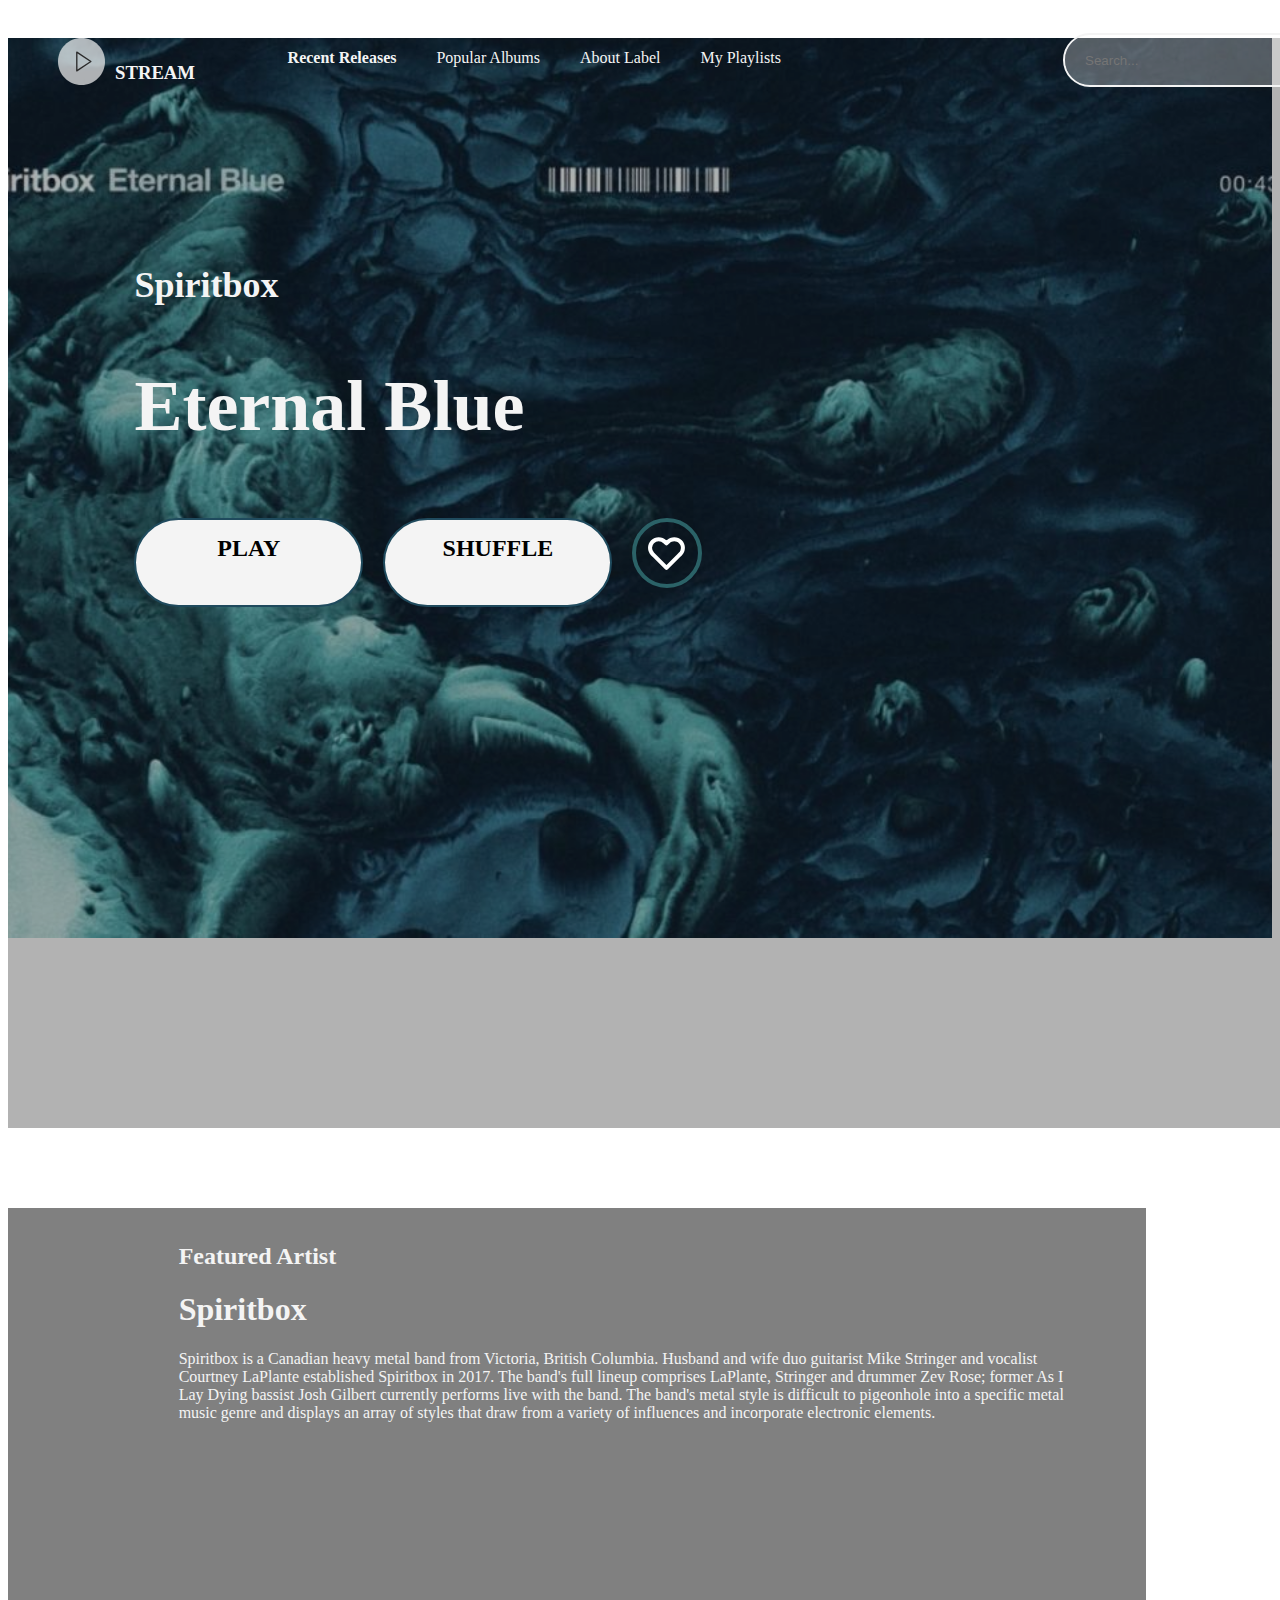
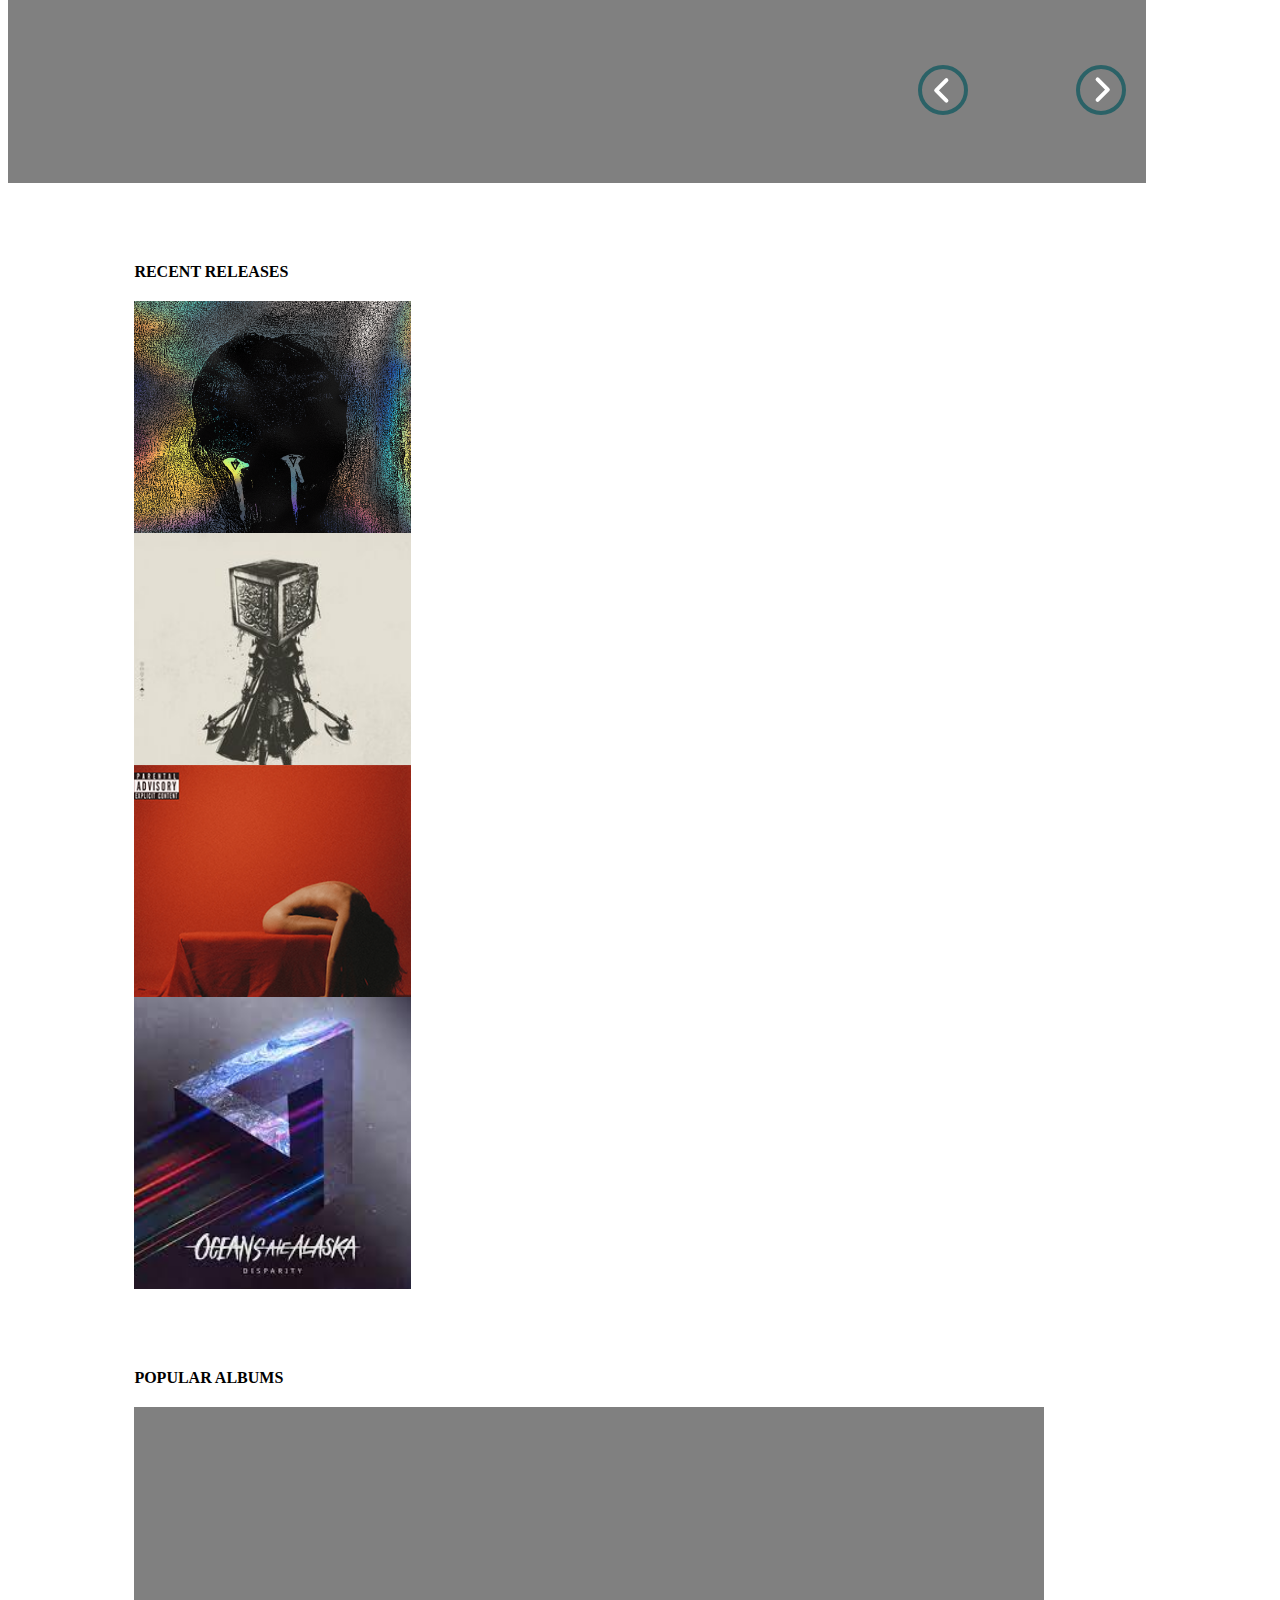
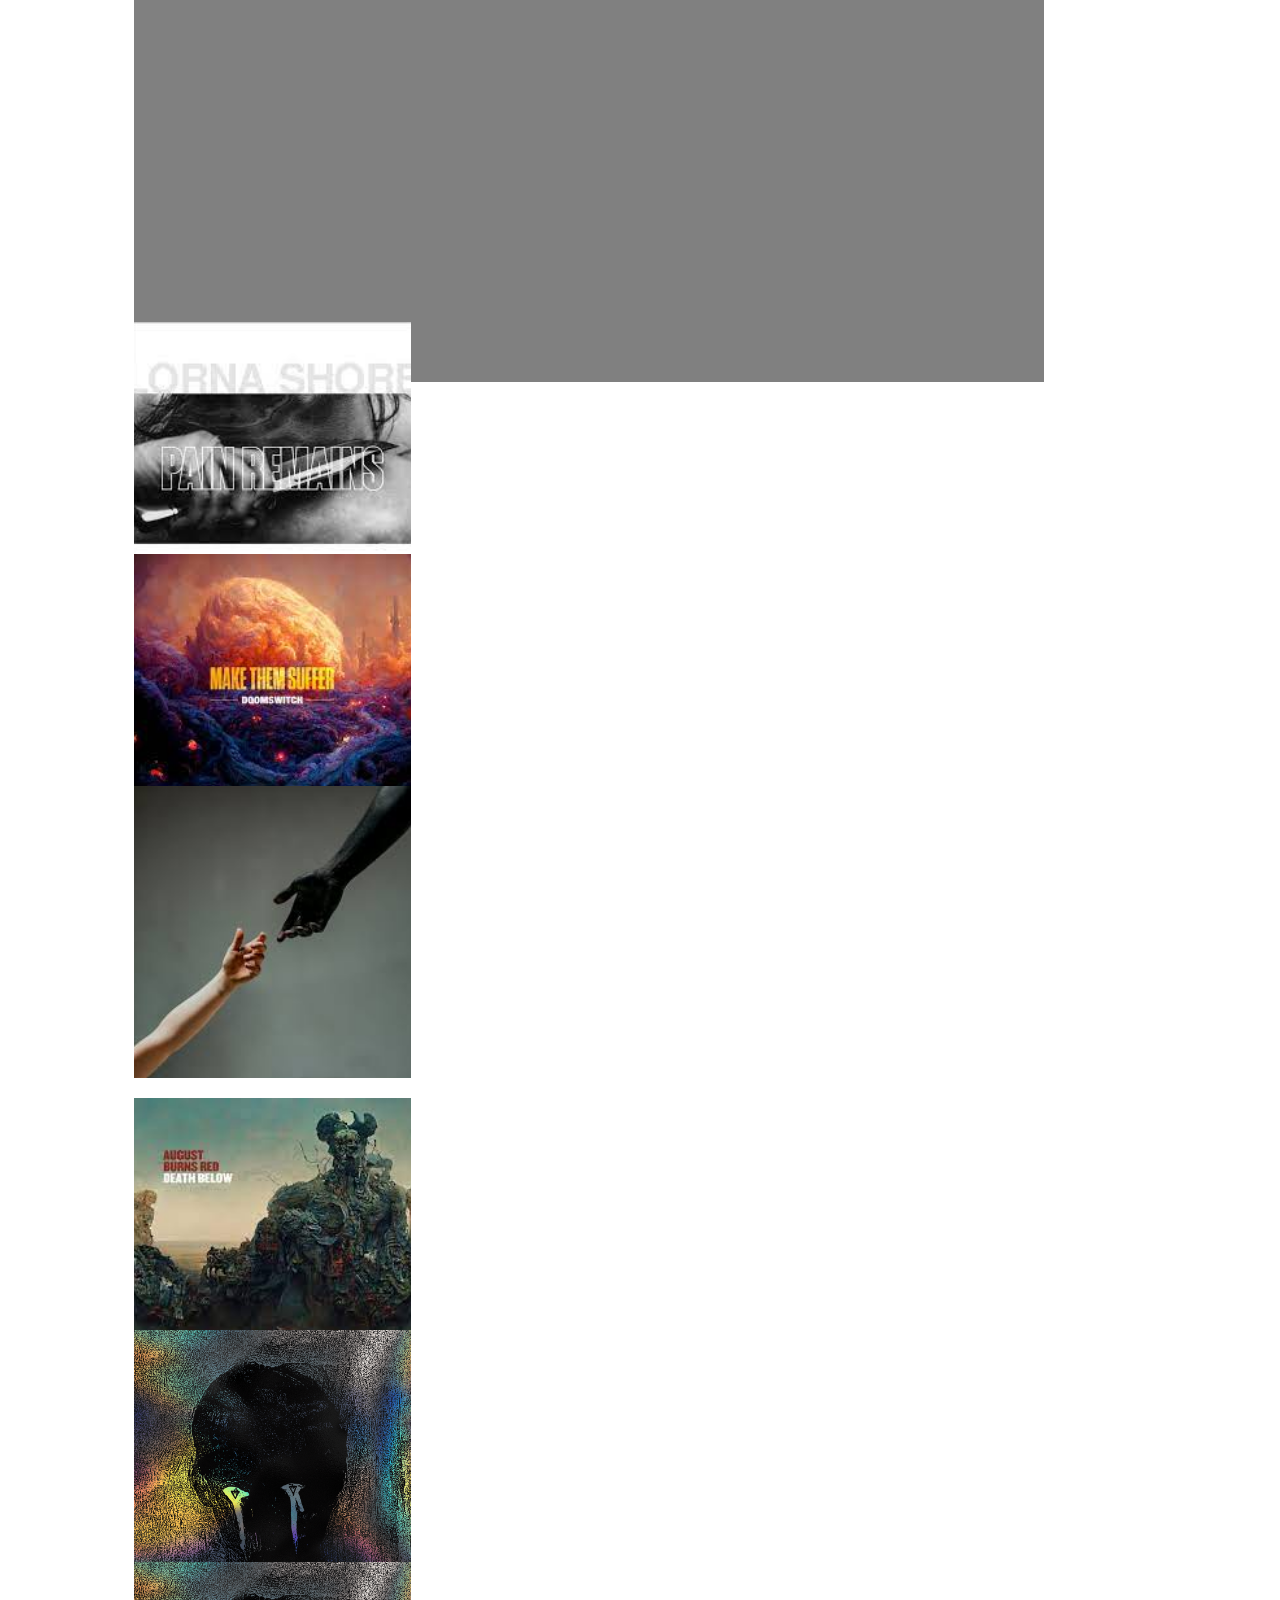
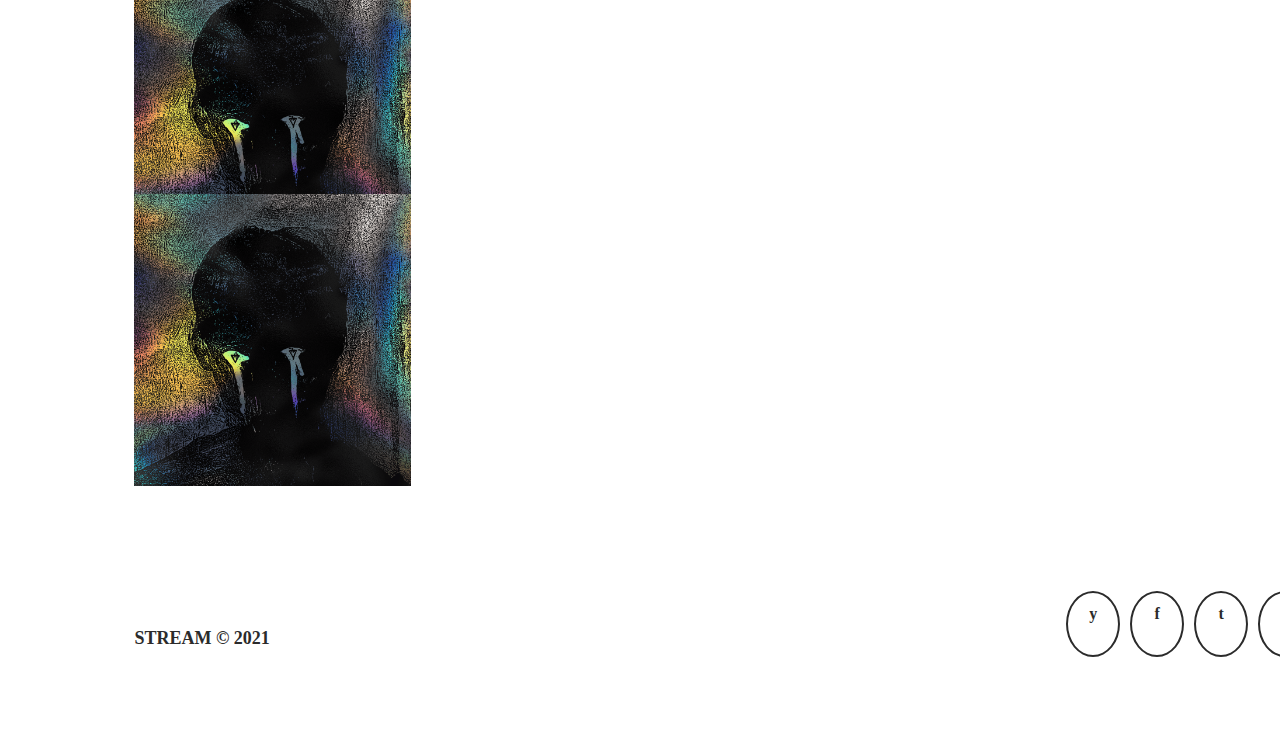
==== index.html @ 3e968adb "add album covers" ====
<!DOCTYPE html>
<html lang="en">
<head>
    <meta charset="UTF-8">
    <meta http-equiv="X-UA-Compatible" content="IE=edge">
    <meta name="viewport" content="width=device-width, initial-scale=1.0">
    <title>Term 1 Deliverable</title>

    <!--Fonts-->

    <!--External Files-->
    <link rel="stylesheet" href="https://cdn.jsdelivr.net/npm/bootstrap@5.2.3/dist/css/bootstrap.min.css" integrity="sha384-rbsA2VBKQhggwzxH7pPCaAqO46MgnOM80zW1RWuH61DGLwZJEdK2Kadq2F9CUG65" crossorigin="anonymous">
    <script src="https://cdn.jsdelivr.net/npm/bootstrap@5.2.3/dist/js/bootstrap.min.js" integrity="sha384-cuYeSxntonz0PPNlHhBs68uyIAVpIIOZZ5JqeqvYYIcEL727kskC66kF92t6Xl2V" crossorigin="anonymous"></script>
    
    <!--Internal Files-->
    <link rel="stylesheet" href="css/main.css">

</head>
<body>

    <nav>
        <div class="nav-logo">
            <div class="nav-logoImg">
                <img src="assets/icons/play_icon_logo.svg">
            </div>
            <div class="nav-logoTxt">
                <h3>
                    STREAM
                </h3>
            </div>
        </div>
        <div class="nav-con">
            <div>
                <ul>
                    <a href="index.html"><li class="active">Recent Releases</li></a>
                    <a><li>Popular Albums</li></a>
                    <a href="pages/about.html"><li>About Label</li></a>
                    <a href="pages/playlist.html"><li>My Playlists</li></a>
                </ul>

                <div class="search-bar">
                    <input placeholder="Search...">
                    <img class="search-icon" src="icon.png"/>
                </div>
            </div>
        </div>
    </nav>

    <header>
        <div class="header-overlay">
            <h3>
                Spiritbox
            </h3>
            <h2>
                Eternal Blue
            </h2>
            
            <div class="headBtn-group">
                <div class="play-button"><strong>PLAY</strong></div>
                <div class="shuffle-button"><strong>SHUFFLE</strong></div>
                <div class="like-button">
                    <img src="assets/icons/heart_icon.svg">
                </div>
            </div>
    
        </div>
    </header>
    
    <div class="container-fluid"> <!--Bootstrap Container-->
        <!--Featured Artist section-->
        <div class="row">
            <div class="col-6">
                <div class="col-video">
                    <iframe width="745" height="390" src="https://www.youtube.com/embed/Wpl28kp5WVA" title="YouTube video player" frameborder="0" allow="accelerometer; autoplay; clipboard-write; encrypted-media; gyroscope; picture-in-picture; web-share" allowfullscreen></iframe>
                </div>
            </div>
    
            <div class="col-6">
                <div class="col-box">
                    <h2> Featured Artist</h2>
                    <h1>Spiritbox</h1>
                    <p>
                        Spiritbox is a Canadian heavy metal band from Victoria, British Columbia. Husband and wife duo guitarist Mike Stringer and vocalist Courtney LaPlante established Spiritbox in 2017. The band's full lineup comprises LaPlante, Stringer and drummer Zev Rose; former As I Lay Dying bassist Josh Gilbert currently performs live with the band. The band's metal style is difficult to pigeonhole into a specific metal music genre and displays an array of styles that draw from a variety of influences and incorporate electronic elements.
                    </p>
    
                    <div class="prev-button">
                        <img src="assets/icons/left_arrow_icon.svg">
                    </div>
                    <div class="next-button">
                        <img src="assets/icons/right_arrow_icon.svg">
                    </div>
                </div>
            </div>
        </div>
        
        <h4 class="releases-title">
            RECENT RELEASES
        </h4>

        <div class="row cards">
        
            <div class="col-3">
                <div class="col-box Rcards1">
                   <div class="rc-overlay">
                        <div class="rc-icon">
                            <img src="assets/icons/play_icon.svg">
                        </div>
                        <div class="rc-content">
                            <p>The Devil Wears Prada</p>
                            <h5>Reach</h5>
                            <img src="assets/icons/heart_icon_smal.svg">
                        </div>
                   </div>
                </div>
            </div>

            <div class="col-3">
                <div class="col-box Rcards2">
                   <div class="rc-overlay">
                        <div class="rc-icon">
                            <img src="assets/icons/play_icon.svg">
                        </div>
                        <div class="rc-content">
                            <p>Sleep Token</p>
                            <h5>Granite</h5>
                            <img src="assets/icons/heart_icon_smal.svg">
                        </div>
                   </div>
                </div>
            </div>
            
            <div class="col-3">
                <div class="col-box Rcards3">
                   <div class="rc-overlay">
                        <div class="rc-icon">
                            <img src="assets/icons/play_icon.svg">
                        </div>
                        <div class="rc-content">
                            <p>Bad Omens</p>
                            <h5>The Death of Peace of Mind</h5>
                            <img src="assets/icons/heart_icon_smal.svg">
                        </div>
                   </div>
                </div>
            </div>

            <div class="col-3">
                <div class="col-box Rcards4">
                   <div class="rc-overlay">
                        <div class="rc-icon">
                            <img src="assets/icons/play_icon.svg">
                        </div>
                        <div class="rc-content">
                            <p>Oceans Ate Alaska</p>
                            <h5>Disparity</h5>
                            <img src="assets/icons/heart_icon_smal.svg">
                        </div>
                   </div>
                </div>
            </div>

        </div>
        
        <h4 class="popular-title">
            POPULAR ALBUMS
        </h4>
        <div class="row cards">
            <div class="col-3">
                <div class="col-box Pcards1">
                    <div class="rc-overlay">
                        <div class="rc-icon">
                            <img src="assets/icons/play_icon.svg">
                        </div>
                        <div class="rc-content">
                            <p>Northlane</p>
                            <h5>Carbonised</h5>
                            <img src="assets/icons/heart_icon_smal.svg">
                        </div>
                   </div>
                </div>
            </div>
            <div class="col-3">
                <div class="col-box Pcards2">
                    <div class="rc-overlay">
                        <div class="rc-icon">
                            <img src="assets/icons/play_icon.svg">
                        </div>
                        <div class="rc-content">
                            <p>Lorna Shore</p>
                            <h5>Pain Remains</h5>
                            <img src="assets/icons/heart_icon_smal.svg">
                        </div>
                   </div>
                </div>
            </div>
            <div class="col-3">
                <div class="col-box Pcards3">
                    <div class="rc-overlay">
                        <div class="rc-icon">
                            <img src="assets/icons/play_icon.svg">
                        </div>
                        <div class="rc-content">
                            <p>Oceans Ate Alaska</p>
                            <h5>Disparity</h5>
                            <img src="assets/icons/heart_icon_smal.svg">
                        </div>
                   </div>
                </div>
            </div>
            <div class="col-3">
                <div class="col-box Pcards4">
                    <div class="rc-overlay">
                        <div class="rc-icon">
                            <img src="assets/icons/play_icon.svg">
                        </div>
                        <div class="rc-content">
                            <p>Aviana</p>
                            <h5>Corporation</h5>
                            <img src="assets/icons/heart_icon_smal.svg">
                        </div>
                   </div>
                </div>
            </div>
        </div>
        <div class="row cards">
            <div class="col-3">
                <div class="col-box Pcards5">
                    <div class="rc-overlay">
                        <div class="rc-icon">
                            <img src="assets/icons/play_icon.svg">
                        </div>
                        <div class="rc-content">
                            <p>August Burns Red</p>
                            <h5>Death Below</h5>
                            <img src="assets/icons/heart_icon_smal.svg">
                        </div>
                   </div>
                </div>
            </div>
            <div class="col-3">
                <div class="col-box Pcards6">
                    <div class="rc-overlay">
                        <div class="rc-icon">
                            <img src="assets/icons/play_icon.svg">
                        </div>
                        <div class="rc-content">
                            <p>Oceans Ate Alaska</p>
                            <h5>Disparity</h5>
                            <img src="assets/icons/heart_icon_smal.svg">
                        </div>
                   </div>
                </div>
            </div>
            <div class="col-3">
                <div class="col-box Pcards7">
                    <div class="rc-overlay">
                        <div class="rc-icon">
                            <img src="assets/icons/play_icon.svg">
                        </div>
                        <div class="rc-content">
                            <p>Oceans Ate Alaska</p>
                            <h5>Disparity</h5>
                            <img src="assets/icons/heart_icon_smal.svg">
                        </div>
                   </div>
                </div>
            </div>
            <div class="col-3">
                <div class="col-box Pcards8">
                    <div class="rc-overlay">
                        <div class="rc-icon">
                            <img src="assets/icons/play_icon.svg">
                        </div>
                        <div class="rc-content">
                            <p>Oceans Ate Alaska</p>
                            <h5>Disparity</h5>
                            <img src="assets/icons/heart_icon_smal.svg">
                        </div>
                   </div>
                </div>
            </div>
        </div>
      
    </div> <!--Bootstrap Container-->
    

    <footer>
        <h6>
            STREAM © 2021
        </h6>

        <div class="social-media">
            <div class="social-y">y</div>
            <div class="social-f">f</div>
            <div class="social-t">t</div>
            <div class="social-i">i</div>
        </div>
       
    </footer>

</body>
</html>
---- css/main.css ----
/*============================================================================*/
/*Universal Styling*/

/*Nav styling*/
nav{
    width: 100%;
    height: 120px;
    padding-left: 50px;
    padding-right: 50px;
    padding-top: 30px;
}

.nav-logoImg img{
    height: 47px;
    width: 47px;
    float: left;
    text-align: center;
    margin-right: 10px;
}

.nav-logoTxt{
    color: #f4f4f4;
    float: left;
    padding-top: 5px;
}

.nav-con ul{
    list-style: none;
}
.nav-con a{
    text-decoration: none;
}

.nav-con{
    width: 85%;
    height: 60px;
    float: right;
    margin-top: -10px;
}

.nav-con li{
    height: 35px;
    color: #f4f4f4;
    margin-right: 40px;
    padding-top: 5px;
    float: left;
}

.active{
    font-weight: bold !important;
}

.nav-con li:hover{
    font-weight: bold !important;
}

/*styling for the search bar*/
.search-bar{
    width: 255px;
    height: 50px;
    border: 2px solid #f4f4f4;
    border-radius: 50px;
    float: right;
    margin-top: -1%;
}

.search-bar input{
    width: 100%;
    height: 48px;
    color: #2b2b2b;
    background-color: rgba(255, 255, 255, 0.3);
    border-radius: 48px;
    border: none;
    padding-left: 20px;
    float: left;
    
}

.search-icon{
    margin-top: -33px;
    margin-right: 20px;
    float: right;
}

/*nav bar about page*/
.about{
    background-color: #2b2b2b;
}

/*nav ending ===========================================*/


/*header styling*/
header{
    width: 100%;
    height: 900px;
    margin-top: -120px;
    background-image: url(../assets/images/REXYaUHt5RqbNWeqPRtSwc-1200-80.jpg);
    background-position: center;
    background-size: cover;
}

.header-overlay{
    width: 100%;
    height: 900px;
    background-color: rgb(0, 0, 0,0.3);
    padding-top: 15%;
    padding-left: 10%;

}

header h3{
    color: #f4f4f4;
    font-size: 36px;
}

header h2{
    color: #f4f4f4;
    font-size: 72px;
}


/*Button in header default states*/
.headBtn-group{
    margin-top: 70px;
    font-size: 24px;
}
.play-button, .shuffle-button{
    width: 225px;
    height: 70px;
    background-color: #f4f4f4;
    border: 2px solid #1F4A5D;
    border-radius: 50px;
    text-align: center;
    padding-top: 15px;
    margin-right: 20px;
    float: left;
}

.like-button{
    height: 70px;
    width: 70px;
    margin: 0 auto;
    border-radius: 50%;
    float: left;
}

/*Button in header hover states*/
.play-button:hover{
    background-color: #2B6267;
    color: #f4f4f4;
    cursor: pointer;
}
.shuffle-button:hover{
    background-color: #2B6267;
    color: #f4f4f4;
    cursor: pointer;
}
.like-button:hover{
    background-color: #2B6267;
    color: #f4f4f4;
    cursor: pointer;
}


/*==========================================================*/
/*featured artist section of page*/
.col-box{
    width:90% ;
    height: 560px;
    margin-top: -60px;
    padding-top: 15px;
    background-color: gray;
}

.col-box h2,h1{
    color: #f4f4f4;
    padding-left: 15%;
}
.col-box p{
    width: 80%;
    margin-top: 20px;
    color: #f4f4f4;
    padding-left: 15%;
}

.col-video{
    width: 80%;
    height: 390px;
    margin-top: -60px;
    margin-left: 10%;
    position: relative;
}

.prev-button{
    width: 50px;
    height: 50px;
    margin: 0 auto;
    border-radius: 50%;
    float: left;
    margin-top: 20%;
    margin-left: 80%;
}

.next-button{
    width: 50px;
    height: 50px;
    margin: 0 auto;
    border-radius: 50%;
    float: right;
    margin-top: 20%;
    margin-right: 20px;
}

.next-button:hover{
    background-color: #2B6267;
    color: #f4f4f4;
    cursor: pointer;
}

.prev-button:hover{
    background-color: #2B6267;
    color: #f4f4f4;
    cursor: pointer;
}

/*=========================================================*/
/*Recent Releases Section*/
.releases-title{
    margin-top: 80px;
    margin-bottom: 40px;
    margin-left: 10%;
}

.cards{
    margin-top: 80px;
    padding-left: 10%;
    padding-right: 10%;
}

.Rcards1{
    width: 277px;
    height: 277px;
    background-image: url(../assets/albumCovers/The\ Devil\ Wears\ Prada\ -\ Reach.png);
    background-position: center;
    background-size: cover;
}
.Rcards2{
    width: 277px;
    height: 277px;
    background-image: url(../assets/albumCovers/sleep\ token.jpg);
    background-position: center;
    background-size: cover;
}
.Rcards3{
    width: 277px;
    height: 277px;
    background-image: url(../assets/albumCovers/The_Death_of_Peace_of_Mind_Bad_Omens.png);
    background-position: center;
    background-size: cover;
}
.Rcards4{
    width: 277px;
    height: 277px;
    background-image: url(../assets/albumCovers/download.jpg);
    background-position: center;
    background-size: cover;
}


.rc-overlay{
    width: 277px;
    height: 207px;
    margin-top: -15px;
    padding-top: 70px;
    background-color: rgba(0, 0, 0, 0.5);
    opacity: 0;
}
.rc-overlay:hover{
    opacity: 1;
}

.rc-icon{
    width: 70px;
    height: 70px;
    border-radius: 35px;
    margin: 0 auto;
}

.rc-content{
    width: 277px;
    height: 70px;
    margin-top: 67px;
    background-color: #2b2b2b;
    color: white;
    padding-left: 15px;
    padding-top: 9px;
    font-family: sans-serif;
}
.rc-content p{
    margin: 0;
    margin-left: -38px;
    font-size: 12px;
}
.rc-contnet h5{

    font-size: 18px;
}

.rc-content img{
    height: 40px;
    width: 40px;
    float: right;
    margin-right: 10px;
    margin-top: -47px;
}


/*=========================================================*/
/*Popular Albums Section*/
.popular-title{
    margin-top: 80px;
    margin-bottom: 40px;
    margin-left: 10%;
}


.Pcards{
    width: 277px;
    height: 277px;
    background-image: url(../assets/albumCovers/carbonised.jpg);
    background-position: center;
    background-size: cover;
}
.Pcards2{
    width: 277px;
    height: 277px;
    background-image: url(../assets/albumCovers/pain_remains.jpg);
    background-position: center;
    background-size: cover;
}
.Pcards3{
    width: 277px;
    height: 277px;
    background-image: url(../assets/albumCovers/doomswitch.jpg);
    background-position: center;
    background-size: cover;
}
.Pcards4{
    width: 277px;
    height: 277px;
    background-image: url(../assets/albumCovers/aviana.jpg);
    background-position: center;
    background-size: cover;
}
.Pcards5{
    width: 277px;
    height: 277px;
    background-image: url(../assets/albumCovers/death_below.jpg);
    background-position: center;
    background-size: cover;
}
.Pcards6{
    width: 277px;
    height: 277px;
    background-image: url(../assets/albumCovers/The\ Devil\ Wears\ Prada\ -\ Reach.png);
    background-position: center;
    background-size: cover;
}
.Pcards7{
    width: 277px;
    height: 277px;
    background-image: url(../assets/albumCovers/The\ Devil\ Wears\ Prada\ -\ Reach.png);
    background-position: center;
    background-size: cover;
}
.Pcards8{
    width: 277px;
    height: 277px;
    background-image: url(../assets/albumCovers/The\ Devil\ Wears\ Prada\ -\ Reach.png);
    background-position: center;
    background-size: cover;
}

/*=========================================================*/
footer{
    margin-top: 40px;
    width: 100%;
    height: 140px;
    padding-top: 60px;
    padding-left: 10%;
}

footer h6{
    font-size: 18px;
    font-weight: bold;
    color: #2b2b2b;
    float: left;
}


.song-media{
    width: 500px;
    height: 35px;
    margin-top: -20px;
    float: right;
}

.social-y{
    width: 50px;
    height: 50px;
    float: left;
    border: 2px solid #2b2b2b;
    margin: 5px;
    text-align: center;
    padding-top: 12px;
    font-weight: bold;
    color: #2b2b2b;
    border-radius: 50%;
    margin-left: 63%;
}
.social-f{
    width: 50px;
    height: 50px;
    float: left;
    border: 2px solid #2b2b2b;
    margin: 5px;
    text-align: center;
    padding-top: 12px;
    font-weight: bold;
    color: #2b2b2b;
    border-radius: 50%;
}
.social-t{
    width: 50px;
    height: 50px;
    float: left;
    border: 2px solid #2b2b2b;
    margin: 5px;
    text-align: center;
    padding-top: 12px;
    font-weight: bold;
    color: #2b2b2b;
    border-radius: 50%;
}
.social-i{
    width: 50px;
    height: 50px;
    float: left;
    border: 2px solid #2b2b2b;
    margin: 5px;
    text-align: center;
    padding-top: 12px;
    font-weight: bold;
    color: #2b2b2b;
    border-radius: 50%;
}
/*=========================================================*/
/*about page styling*/
.abtrow{
    padding-left: 10%;
    padding-right: 10%;
}
.col-info{
    width: 100%;
    height: 450px; 
    margin-top: 100px;
}

.contact{
    width: 100%;
    height: 100px;
    margin-top: 70px;
    padding-top: 25px;
    margin-bottom: 25px;
}
.email{
    float: left;
    margin-right: 20px;
}
.phone{
    float: left;
}

.em-icon{
    float: left;
    margin-right: 10px;
}
.em-text{
    float: right;
    padding-top: 10px;
}

.ph-icon{
    float: left;
    margin-right: 10px;
}
.ph-text{
    float: right;
    padding-top: 10px;
}

.col-map iframe{
    width: 100%;
    height: 200px;
}

.col-form{
    width: 100%;
    height: 570px;
    background-color: lightgrey;
    margin-top: 100px;
    margin-bottom: 200px;
}

form{
    height: 575px;
    width: 100%;
    margin: 0 auto;
    margin-top: 100px;
    background-color: #2b2b2b;
    color: #f4f4f4;
    padding-left: 5%;
    padding-right: 5%;
    padding-top: 25px;
    padding-bottom: 40px;
}

.input-el{
    width: 95%;
    height: 35px;
    margin-top: 10px;
    padding-left: 15px;
    border: none;
    border-radius: 20px;
    margin-bottom: 15px;
}

.input-tf{
    width: 95%;
    height: 100px;
    margin-top: 10px;
    padding-left: 15px;
    padding-top: 10px;
    border: none;
    border-radius: 20px;
    margin-bottom: 15px;
}

select{
    width: 95% !important;
}

.input-btn{
    width: 50%;
    height: 50px;
    margin-top: 10px;
    padding-left: 15px;
    border: none;
    border-radius: 20px;
    margin-bottom: 5px;
    margin-left: 240px;
}

/*===========================================================================*/
/*Playlist page css*/
.mp-title{
    margin-top: 85px;
}
.playlists{
    width: 100%;
    padding-left: 10%;
    padding-right: 10%;
}



.col-mix{
    width: 470px;
    height: 470px;
    background-color: lightgray;
    margin-top: 50px;
}

.col-mix h1{
    text-align: center;
    font-weight: bold;
    color: #f4f4f4;
    padding-top: 170px;
    margin-left: -90px;
}

.playlist-logo{
    width: 45px;
    height: 45px;
    text-align: center;
    border: 5px solid white;
    border-radius: 50%;
    margin-top: 120px;
    margin-left: 200px;
    padding-top: 5px;
}

.button-group{
    margin-top: 150px;
    
}

.mix-btn, .fav-btn{
    margin-right: 60px;
    float: left;
}

.fav-btn{
    font-weight: bold;
}

.song-container{
    width: 100%;
    height: 500px;
    background-color: lightgray;
}

.song-banner{
    margin-top: 40px;
    font-weight: bold;
    margin-bottom: 40px;
}

.banner-el{
    margin-right: 60px;
    float: left;
}

.banner-st{
    margin-right: 180px;
    float: left;
}

.banner-al{
    margin-right: 140px;
    float: left;
}

.song{
    margin-top: 30px;
}

.bot-border{
    width: 75%;
    padding-top: 35px;
    margin-bottom: -20px;
    border-bottom: 2px solid #2b2b2b;
}

.song-el{
    padding-top: 12px;
    float: left;
    margin-right: 60px;
}

.song-t{
    float: left;
    margin-right: 172px;
}

.song-al{
    padding-top: 12px;
    float: left;
    margin-right: 100px;
}

.song-d{
    padding-top: 12px;
    float: left;
    margin-right: 90px;
}

.song-ic{
    padding-top: 12px;
    float: left;
    margin-right: 60px;
}


/*================================================================================*/
/*footer playlist page*/
.song-player{
    width: 100%;
    height: 200px;
    margin-top: 140px;
    background-color: #f4f4f4;
    color: #2b2b2b;
    font-weight: bold;
}

.unplayed{
    width: 93%;
    height: 10px;
    border-bottom: 5px solid lightgray;

    margin-top: -40px;
    margin-bottom: 40px;
}
.played{
    width: 30%;
    height: 10px;
    border-bottom: 5px solid #2b2b2b;
    margin-right: 10%;
    margin-top: -50px;
    margin-bottom: 40px;
}

.locater{
    width: 30px;
    height: 30px;
    border-radius: 50%;
    background-color: #2b2b2b;
    margin-top: -57px;
    margin-left: 29%;
    margin-bottom: 40px;
}


.song-image{
    height: 70px;
    width: 70px;
    margin-top: 15px;
    background-color: lightgray;
    float: left;
}
.song-text{
    float: left;
    margin-left: 20px;
    margin-top: 15px;
}

.player-buttons{
    margin-left: 500px;
}

.footP-btn{
    width: 100px;
    height: 100px;
    border-radius: 50%;
    background-color: #2b2b2b;
    color: white;
    text-align: center;
    float: left;
}

.footPr-btn{
    width: 50px;
    height: 50px;
    border-radius: 50%;
    border: 2px solid #2b2b2b;
    color: white;
    text-align: center;
    margin-top: 25px;
    margin-left: 30px;
    margin-right: 30px;
    float: left;
}

.time-played{
    margin-top: 35px;
    margin-right: 40px;
    float: right;
}

.foot-settings{
    width: 40px;
    height: 40px;
    border-radius: 50%;
    border: 2px solid #2b2b2b;
    color: white;
    text-align: center;
    margin-top: 25px;
    margin-right: 122px;
    float: right;
}
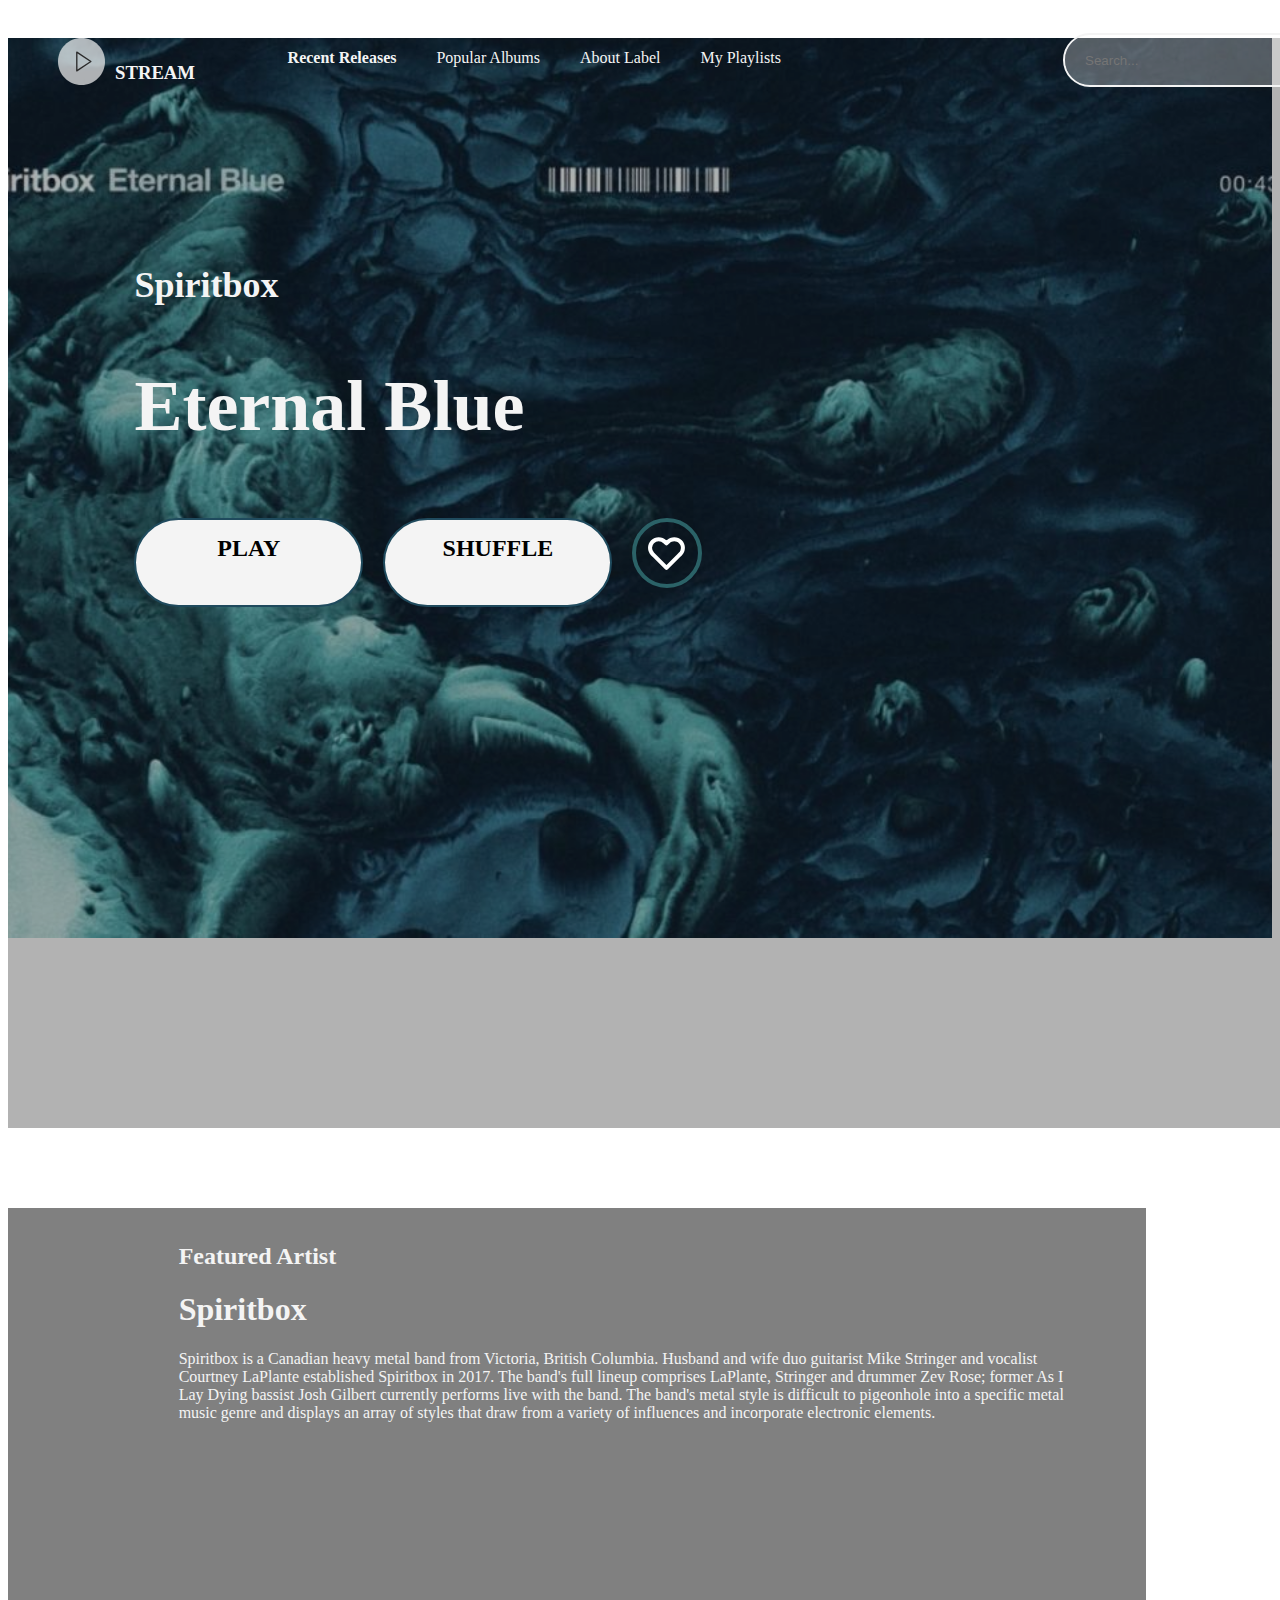
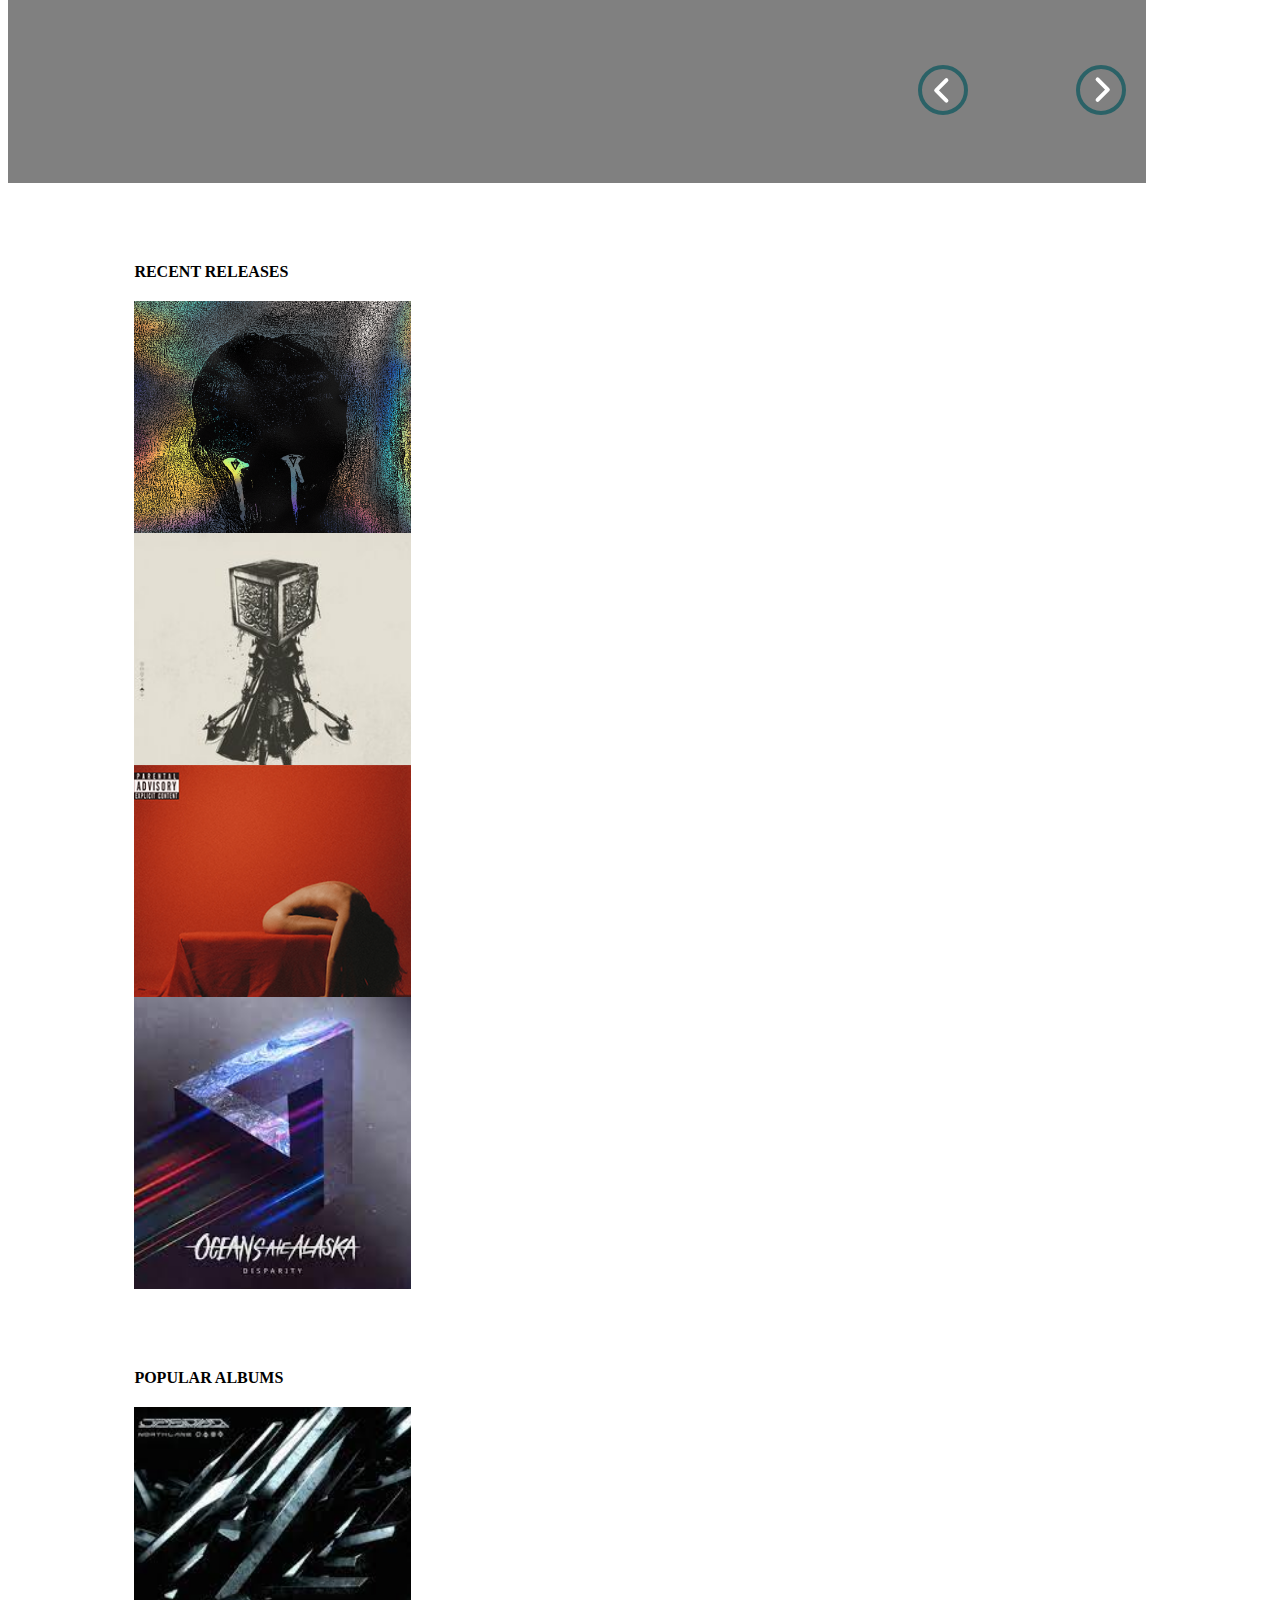
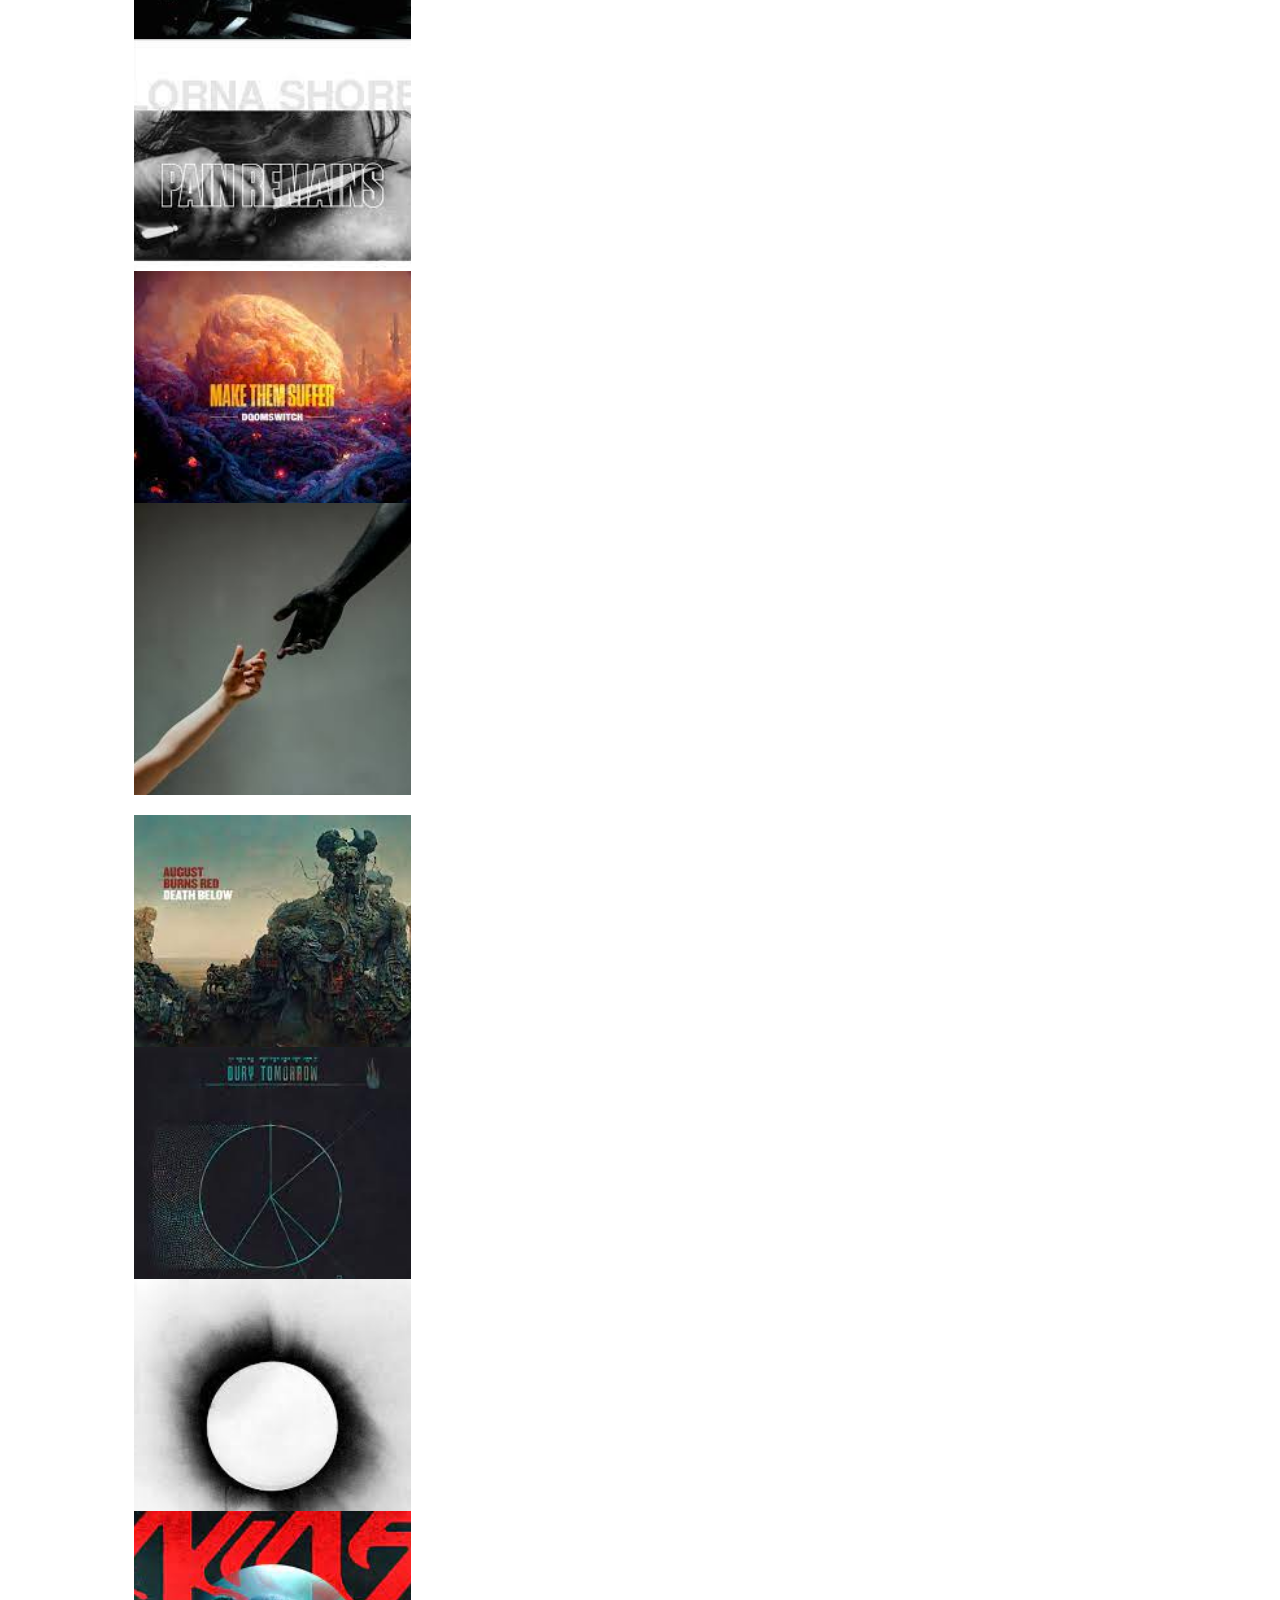
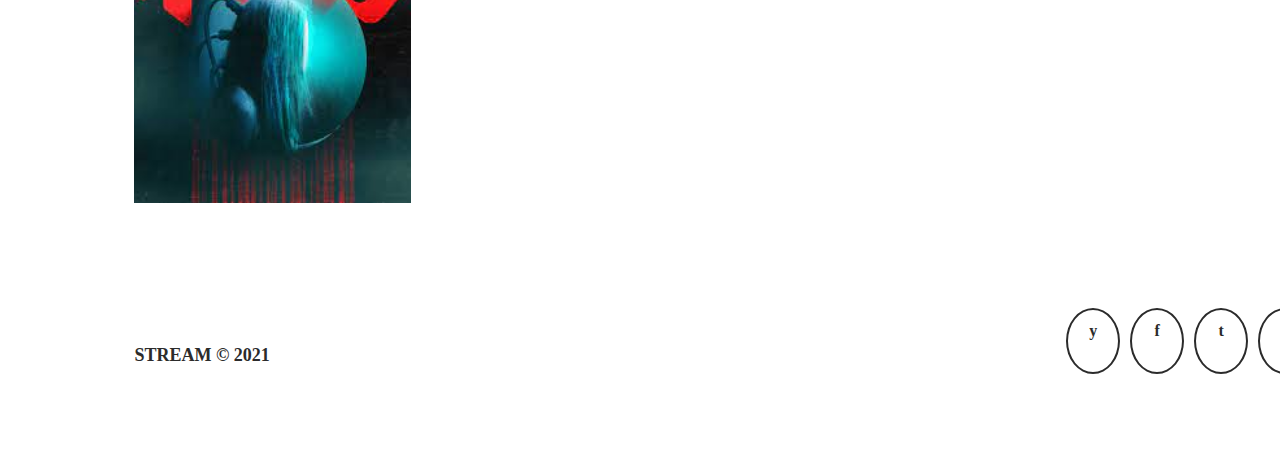
==== commit 72a1faf0: "finish album covers" ====
--- a/index.html
+++ b/index.html
@@ -200,8 +200,8 @@
                             <img src="assets/icons/play_icon.svg">
                         </div>
                         <div class="rc-content">
-                            <p>Oceans Ate Alaska</p>
-                            <h5>Disparity</h5>
+                            <p>Make Them Suffer</p>
+                            <h5>Doomswitch</h5>
                             <img src="assets/icons/heart_icon_smal.svg">
                         </div>
                    </div>
@@ -244,8 +244,8 @@
                             <img src="assets/icons/play_icon.svg">
                         </div>
                         <div class="rc-content">
-                            <p>Oceans Ate Alaska</p>
-                            <h5>Disparity</h5>
+                            <p>Bury Tomorrow</p>
+                            <h5>Heretic</h5>
                             <img src="assets/icons/heart_icon_smal.svg">
                         </div>
                    </div>
@@ -258,8 +258,8 @@
                             <img src="assets/icons/play_icon.svg">
                         </div>
                         <div class="rc-content">
-                            <p>Oceans Ate Alaska</p>
-                            <h5>Disparity</h5>
+                            <p>Architects</p>
+                            <h5>All our Gods Have Abandoned Us</h5>
                             <img src="assets/icons/heart_icon_smal.svg">
                         </div>
                    </div>
@@ -272,8 +272,8 @@
                             <img src="assets/icons/play_icon.svg">
                         </div>
                         <div class="rc-content">
-                            <p>Oceans Ate Alaska</p>
-                            <h5>Disparity</h5>
+                            <p>Sleep Waker</p>
+                            <h5>Alias</h5>
                             <img src="assets/icons/heart_icon_smal.svg">
                         </div>
                    </div>
--- a/css/main.css
+++ b/css/main.css
@@ -303,7 +303,7 @@
     font-size: 12px;
 }
 .rc-contnet h5{
-
+    margin: 0;
     font-size: 18px;
 }
 
@@ -325,7 +325,7 @@
 }
 
 
-.Pcards{
+.Pcards1{
     width: 277px;
     height: 277px;
     background-image: url(../assets/albumCovers/carbonised.jpg);
@@ -363,21 +363,21 @@
 .Pcards6{
     width: 277px;
     height: 277px;
-    background-image: url(../assets/albumCovers/The\ Devil\ Wears\ Prada\ -\ Reach.png);
+    background-image: url(../assets/albumCovers/heretic.jpg);
     background-position: center;
     background-size: cover;
 }
 .Pcards7{
     width: 277px;
     height: 277px;
-    background-image: url(../assets/albumCovers/The\ Devil\ Wears\ Prada\ -\ Reach.png);
+    background-image: url(../assets/albumCovers/architects.jpg);
     background-position: center;
     background-size: cover;
 }
 .Pcards8{
     width: 277px;
     height: 277px;
-    background-image: url(../assets/albumCovers/The\ Devil\ Wears\ Prada\ -\ Reach.png);
+    background-image: url(../assets/albumCovers/alias.jpg);
     background-position: center;
     background-size: cover;
 }
@@ -466,11 +466,20 @@
     height: 450px; 
     margin-top: 100px;
 }
+.col-info h4{
+    font-size: 24px;
+}
+.col-info h3{
+    font-size: 48px;
+}
+.col-info p{
+    font-size: 18px;
+}
 
 .contact{
     width: 100%;
     height: 100px;
-    margin-top: 70px;
+    margin-top: 40px;
     padding-top: 25px;
     margin-bottom: 25px;
 }
@@ -487,6 +496,7 @@
     margin-right: 10px;
 }
 .em-text{
+    font-size: 18px;
     float: right;
     padding-top: 10px;
 }
@@ -496,6 +506,7 @@
     margin-right: 10px;
 }
 .ph-text{
+    font-size: 18px;
     float: right;
     padding-top: 10px;
 }
@@ -511,13 +522,13 @@
     background-color: lightgrey;
     margin-top: 100px;
     margin-bottom: 200px;
+    font-size: 18px;
 }
 
 form{
     height: 575px;
     width: 100%;
     margin: 0 auto;
-    margin-top: 100px;
     background-color: #2b2b2b;
     color: #f4f4f4;
     padding-left: 5%;
@@ -554,12 +565,14 @@
 .input-btn{
     width: 50%;
     height: 50px;
-    margin-top: 10px;
-    padding-left: 15px;
     border: none;
     border-radius: 20px;
+    margin-top: 10px;
     margin-bottom: 5px;
     margin-left: 240px;
+}
+.input-btn:hover{
+    background-color: #2B6267;
 }
 
 /*===========================================================================*/
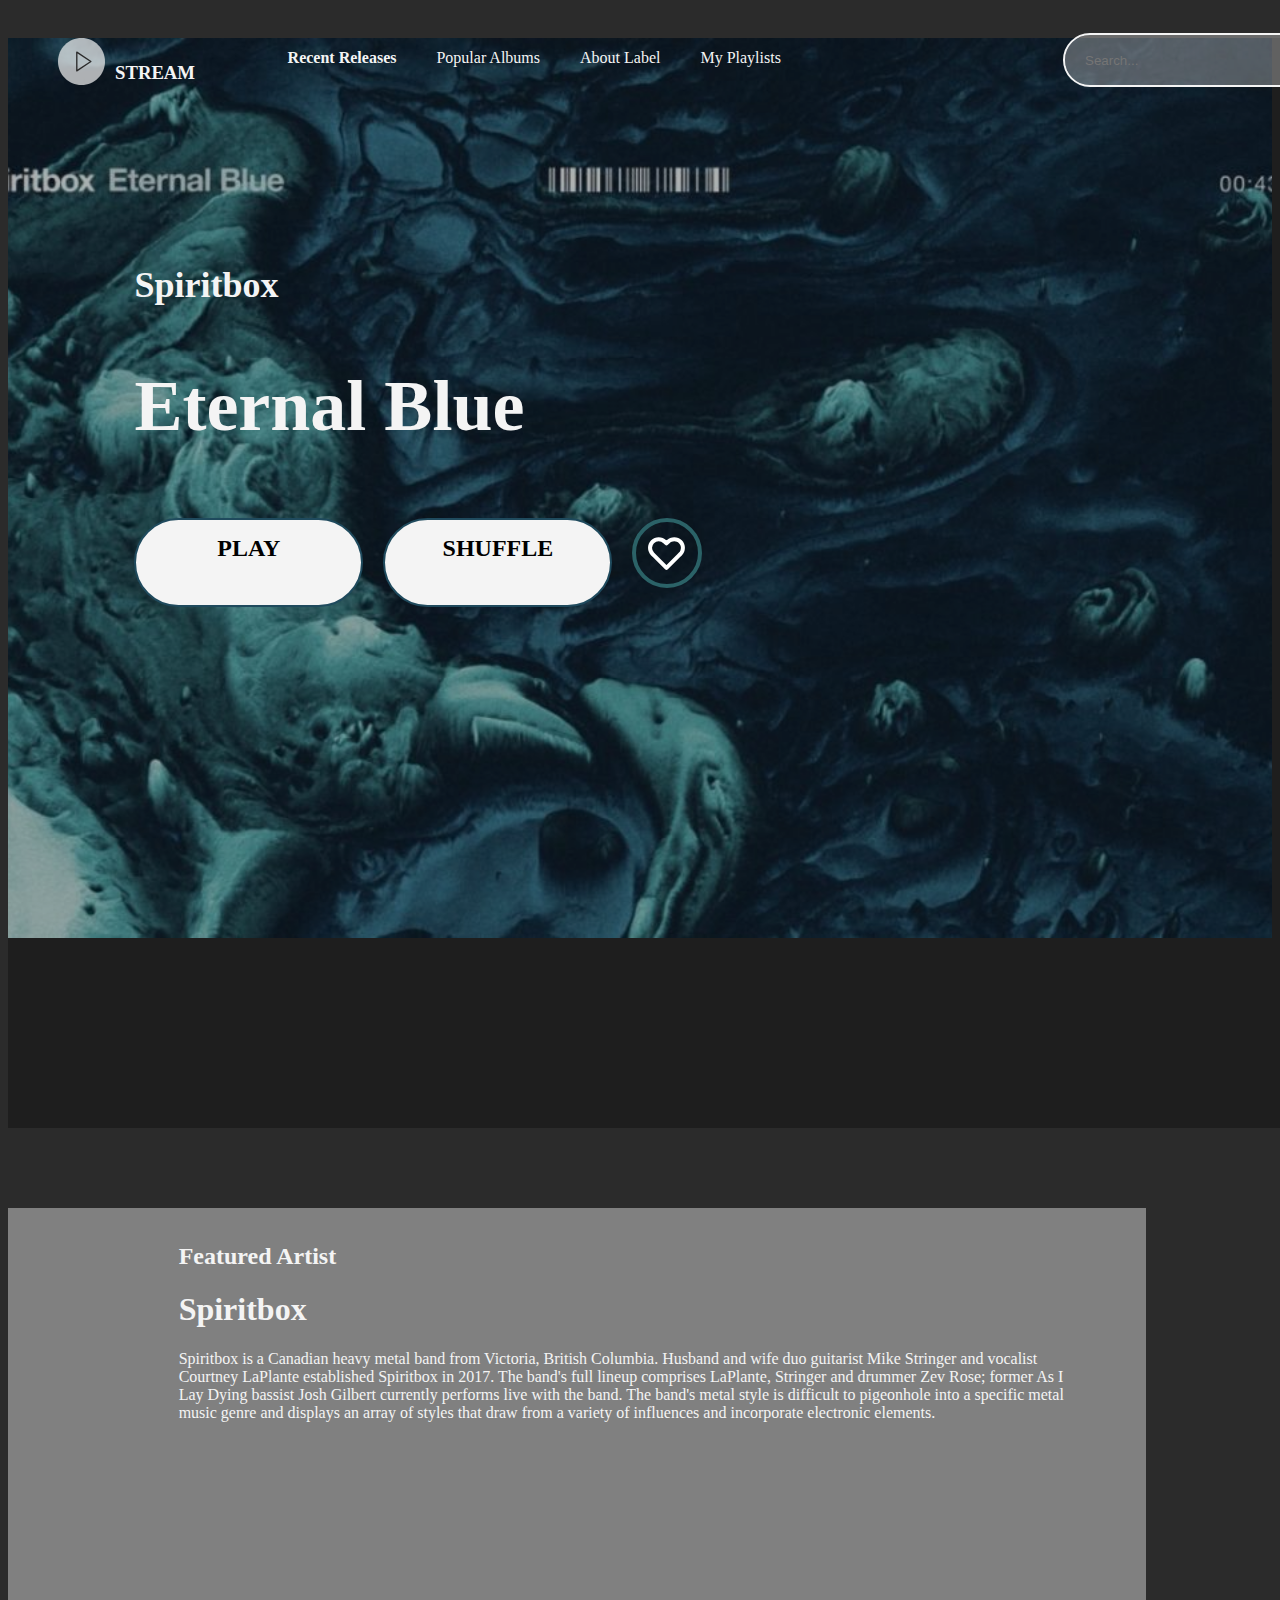
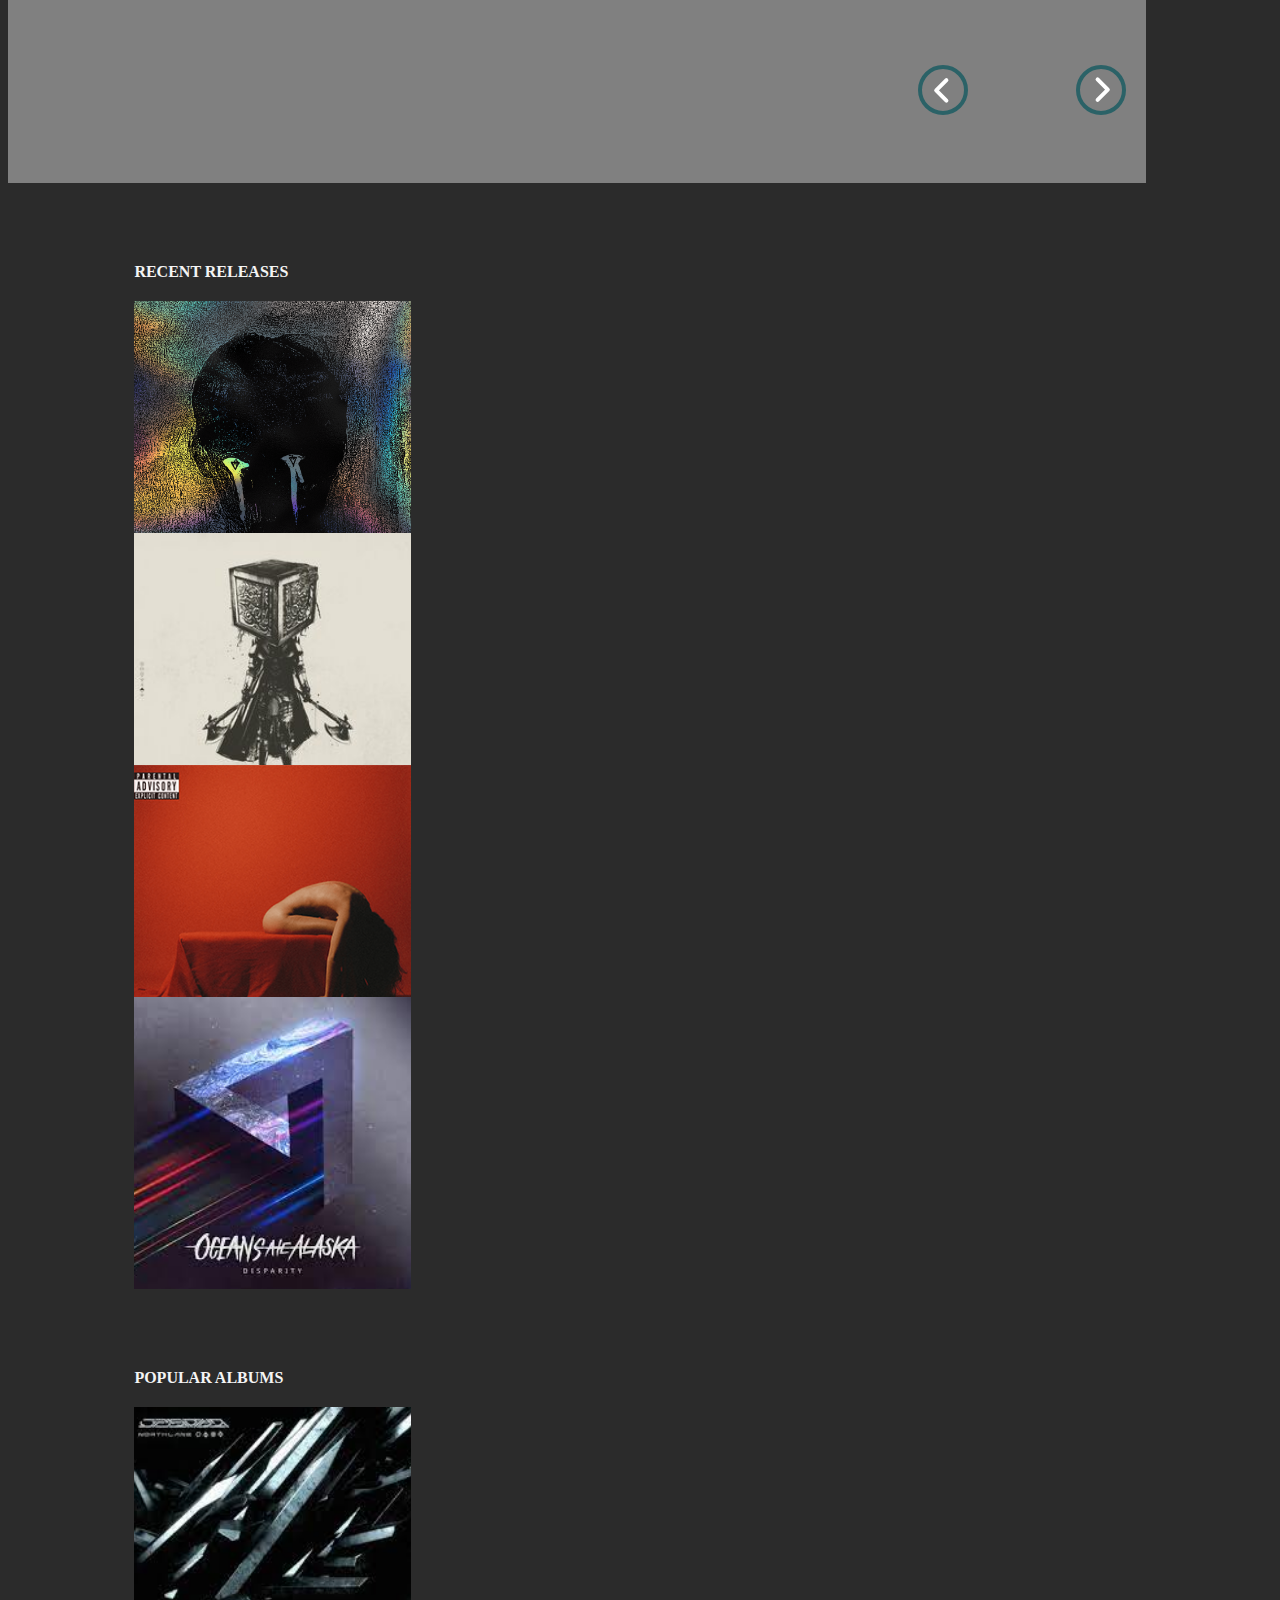
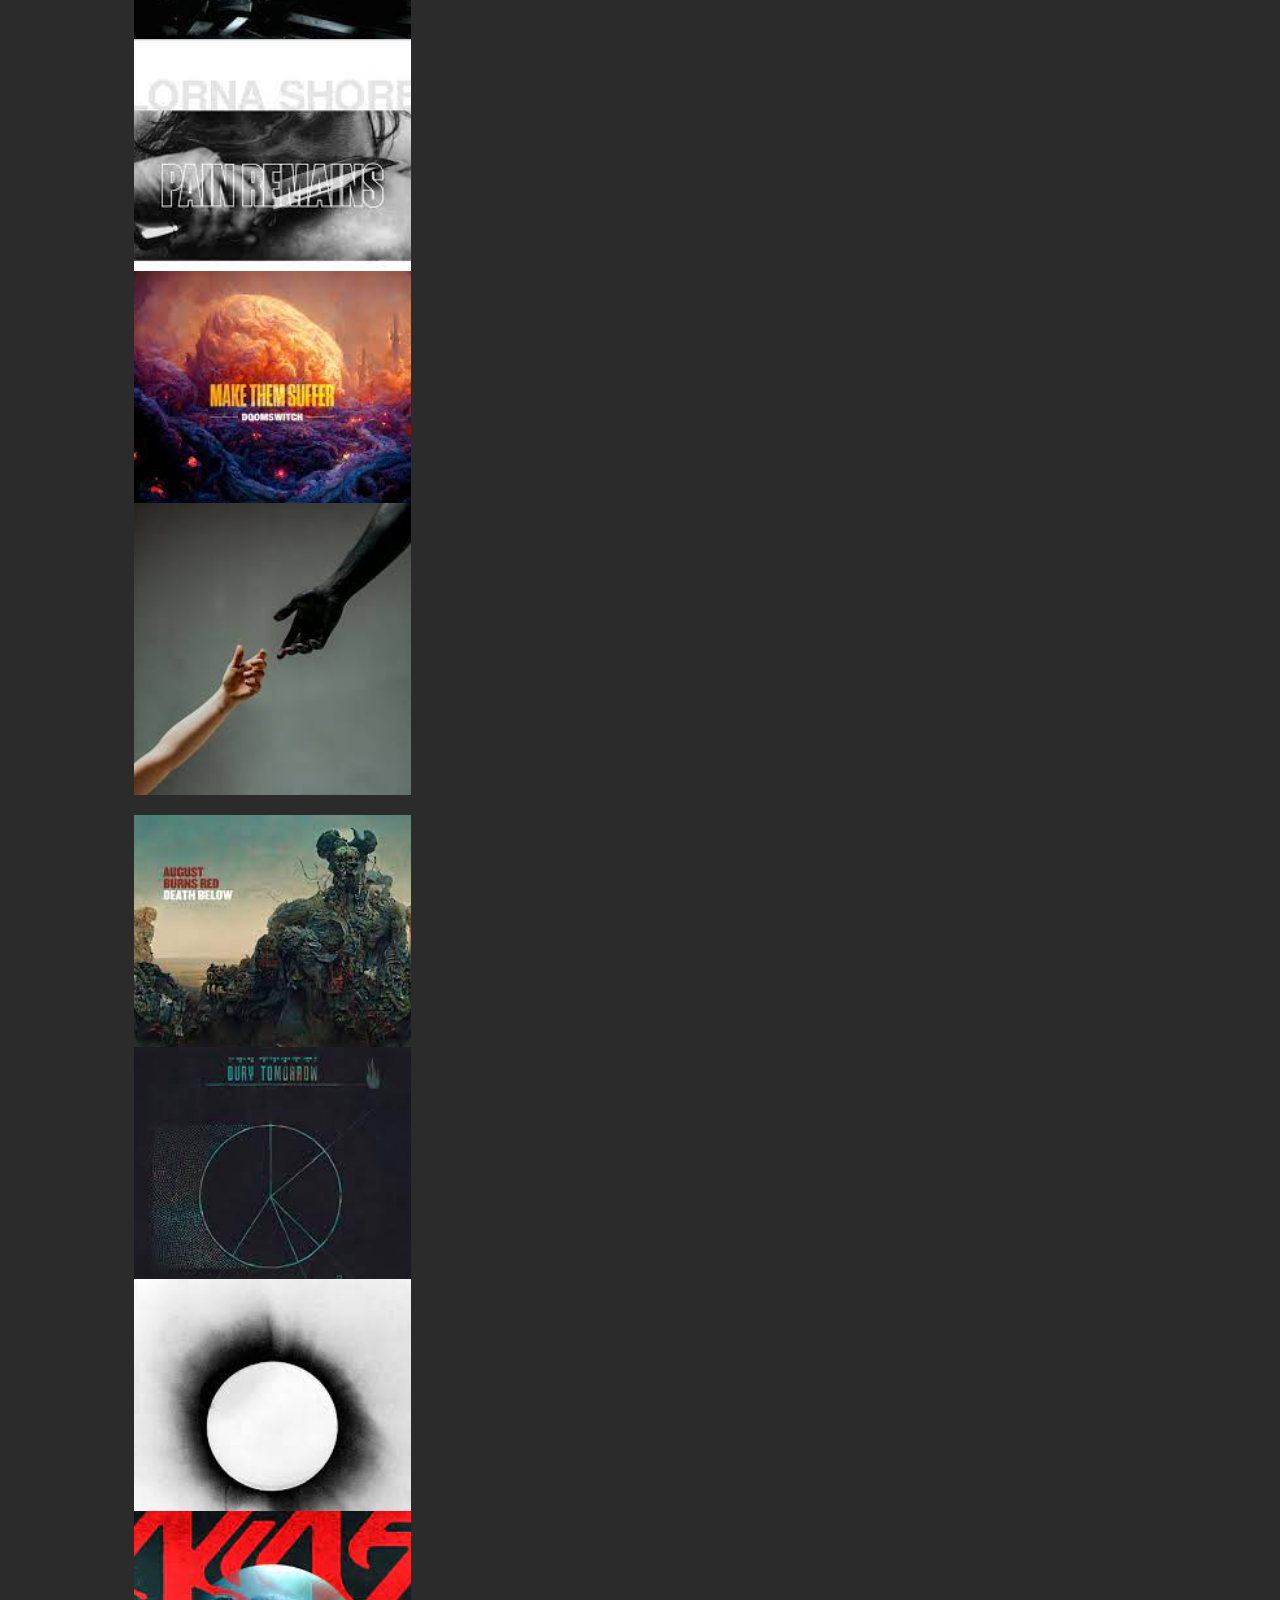
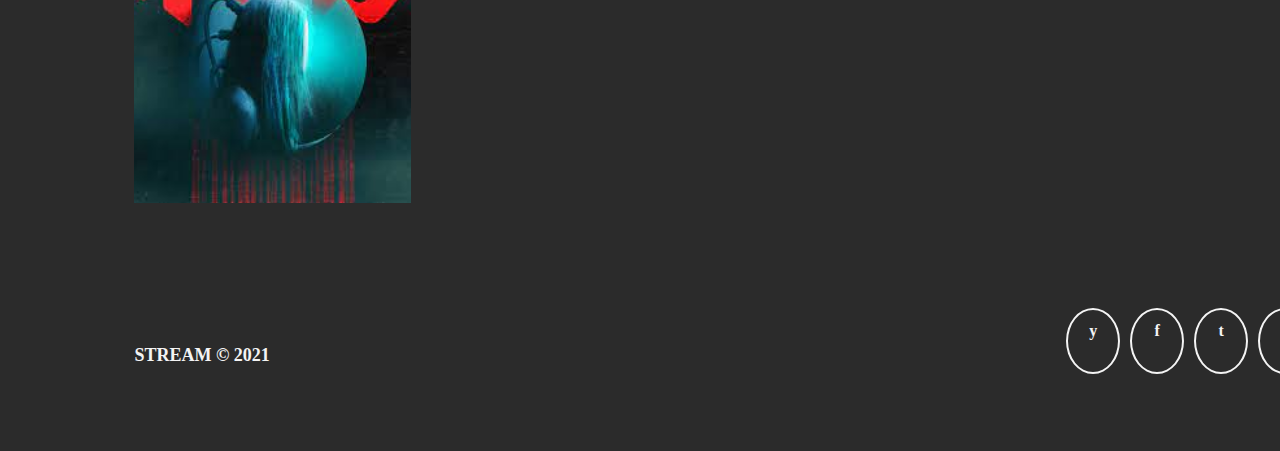
==== commit 7a7681ef: "made change to content" ====
--- a/index.html
+++ b/index.html
@@ -272,7 +272,7 @@
                             <img src="assets/icons/play_icon.svg">
                         </div>
                         <div class="rc-content">
-                            <p>Sleep Waker</p>
+                            <p>Sleep Waker5</p>
                             <h5>Alias</h5>
                             <img src="assets/icons/heart_icon_smal.svg">
                         </div>
--- a/css/main.css
+++ b/css/main.css
@@ -1,6 +1,8 @@
 /*============================================================================*/
 /*Universal Styling*/
-
+    body{
+        background-color: #2b2b2b;
+    }
 /*Nav styling*/
 nav{
     width: 100%;
@@ -230,6 +232,7 @@
     margin-top: 80px;
     margin-bottom: 40px;
     margin-left: 10%;
+    color: #f4f4f4;
 }
 
 .cards{
@@ -322,6 +325,7 @@
     margin-top: 80px;
     margin-bottom: 40px;
     margin-left: 10%;
+    color: #f4f4f4;
 }
 
 
@@ -394,7 +398,7 @@
 footer h6{
     font-size: 18px;
     font-weight: bold;
-    color: #2b2b2b;
+    color: #f4f4f4;
     float: left;
 }
 
@@ -410,12 +414,12 @@
     width: 50px;
     height: 50px;
     float: left;
-    border: 2px solid #2b2b2b;
+    border: 2px solid #f4f4f4;
     margin: 5px;
     text-align: center;
     padding-top: 12px;
     font-weight: bold;
-    color: #2b2b2b;
+    color: #f4f4f4;
     border-radius: 50%;
     margin-left: 63%;
 }
@@ -423,36 +427,36 @@
     width: 50px;
     height: 50px;
     float: left;
-    border: 2px solid #2b2b2b;
+    border: 2px solid #f4f4f4;
     margin: 5px;
     text-align: center;
     padding-top: 12px;
     font-weight: bold;
-    color: #2b2b2b;
+    color: #f4f4f4;
     border-radius: 50%;
 }
 .social-t{
     width: 50px;
     height: 50px;
     float: left;
-    border: 2px solid #2b2b2b;
+    border: 2px solid #f4f4f4;
     margin: 5px;
     text-align: center;
     padding-top: 12px;
     font-weight: bold;
-    color: #2b2b2b;
+    color: #f4f4f4;
     border-radius: 50%;
 }
 .social-i{
     width: 50px;
     height: 50px;
     float: left;
-    border: 2px solid #2b2b2b;
+    border: 2px solid #f4f4f4;
     margin: 5px;
     text-align: center;
     padding-top: 12px;
     font-weight: bold;
-    color: #2b2b2b;
+    color: #f4f4f4;
     border-radius: 50%;
 }
 /*=========================================================*/
@@ -465,6 +469,7 @@
     width: 100%;
     height: 450px; 
     margin-top: 100px;
+    color: #f4f4f4;
 }
 .col-info h4{
     font-size: 24px;
@@ -519,7 +524,6 @@
 .col-form{
     width: 100%;
     height: 570px;
-    background-color: lightgrey;
     margin-top: 100px;
     margin-bottom: 200px;
     font-size: 18px;
@@ -529,7 +533,8 @@
     height: 575px;
     width: 100%;
     margin: 0 auto;
-    background-color: #2b2b2b;
+    border: 2px solid #2B6267;
+    border-radius: 10px;
     color: #f4f4f4;
     padding-left: 5%;
     padding-right: 5%;
@@ -578,24 +583,39 @@
 /*===========================================================================*/
 /*Playlist page css*/
 .mp-title{
+    font-size: 24px;
     margin-top: 85px;
-}
-.playlists{
+    color: #f4f4f4;
+}
+
+.playlist{
     width: 100%;
     padding-left: 10%;
     padding-right: 10%;
 }
 
-
+.playlist-songs{
+    width: 100%;
+    margin-left: 140px;
+    color: #f4f4f4;
+}
 
 .col-mix{
     width: 470px;
     height: 470px;
-    background-color: lightgray;
+    background-image: url(../assets/images/REXYaUHt5RqbNWeqPRtSwc-1200-80.jpg);
+    background-position: center;
+    background-size: cover;
     margin-top: 50px;
 }
+.play-overlay{
+    width: 470px;
+    height: 470px;
+    background-color: rgba(0, 0, 0, 0.5);
+}
 
 .col-mix h1{
+    font-size: 64px;
     text-align: center;
     font-weight: bold;
     color: #f4f4f4;
@@ -603,13 +623,19 @@
     margin-left: -90px;
 }
 
-.playlist-logo{
-    width: 45px;
-    height: 45px;
-    text-align: center;
-    border: 5px solid white;
-    border-radius: 50%;
-    margin-top: 120px;
+.col-mix h2{
+    font-size: 48px;
+    text-align: center;
+    font-weight: bold;
+    color: #f4f4f4;
+}
+
+.playlist-logo img{
+    width: 50px;
+    height: 50px;
+    text-align: center;
+    border-radius: 50%;
+    margin-top: 80px;
     margin-left: 200px;
     padding-top: 5px;
 }
@@ -627,11 +653,14 @@
 .fav-btn{
     font-weight: bold;
 }
+.fav-btn:hover, .mix-btn:hover{
+    cursor: pointer;
+    font-weight: bold;
+}
 
 .song-container{
     width: 100%;
     height: 500px;
-    background-color: lightgray;
 }
 
 .song-banner{
@@ -659,42 +688,78 @@
     margin-top: 30px;
 }
 
+.song-act{
+    margin-top: 30px;
+    font-weight: bold;
+}
+
 .bot-border{
-    width: 75%;
+    width: 85%;
     padding-top: 35px;
     margin-bottom: -20px;
-    border-bottom: 2px solid #2b2b2b;
+    border-bottom: 2px solid #f4f4f4;
 }
 
 .song-el{
+    text-align: center;
+    width: 20px;
+    font-size: 14px;
     padding-top: 12px;
     float: left;
+    margin-right: 32px;
+}
+.song-active{
+    width: 20px;
+    padding-top: 12px;
+    float: left;
+    margin-right: 30px;
+}
+
+.song-t{
+    text-align: center;
+    width: 110px;
+    font-size: 12px;
+    float: left;
+    margin-right: 135px;
+}
+.song-t strong{
+    font-size: 14px;
+}
+
+.song-al{
+    text-align: center;
+    width: 110px;
+    font-size: 12px;
+    padding-top: 12px;
+    float: left;
+    margin-right: 90px;
+}
+.song-actAl{
+    text-align: center;
+    width: 110px;
+    font-size: 12px;
+    padding-top: 12px;
+    float: left;
+    margin-right: 90px;
+}
+
+.song-d{
+    text-align: center;
+    width: 110px;
+    font-size: 12px;
+    padding-top: 12px;
+    float: left;
+    margin-right: 20px;
+}
+
+.song-ic{
+    padding-top: 5px;
+    float: left;
     margin-right: 60px;
 }
-
-.song-t{
-    float: left;
-    margin-right: 172px;
-}
-
-.song-al{
-    padding-top: 12px;
-    float: left;
-    margin-right: 100px;
-}
-
-.song-d{
-    padding-top: 12px;
-    float: left;
-    margin-right: 90px;
-}
-
-.song-ic{
-    padding-top: 12px;
-    float: left;
-    margin-right: 60px;
-}
-
+.song-ic:hover{
+    cursor: pointer;
+}
 
 /*================================================================================*/
 /*footer playlist page*/
@@ -702,8 +767,8 @@
     width: 100%;
     height: 200px;
     margin-top: 140px;
-    background-color: #f4f4f4;
-    color: #2b2b2b;
+    background-color: #2b2b2b;
+    color: #f4f4f4;
     font-weight: bold;
 }
 
@@ -718,7 +783,7 @@
 .played{
     width: 30%;
     height: 10px;
-    border-bottom: 5px solid #2b2b2b;
+    border-bottom: 5px solid #2B6267;
     margin-right: 10%;
     margin-top: -50px;
     margin-bottom: 40px;
@@ -728,7 +793,7 @@
     width: 30px;
     height: 30px;
     border-radius: 50%;
-    background-color: #2b2b2b;
+    background-color: #2B6267;
     margin-top: -57px;
     margin-left: 29%;
     margin-bottom: 40px;
@@ -739,7 +804,9 @@
     height: 70px;
     width: 70px;
     margin-top: 15px;
-    background-color: lightgray;
+    background-image: url(../assets/albumCovers/architects.jpg);
+    background-position: center;
+    background-size: cover;
     float: left;
 }
 .song-text{
@@ -747,28 +814,28 @@
     margin-left: 20px;
     margin-top: 15px;
 }
+.song-text h4{
+    font-size: 24px;
+}
+.song-text h6{
+    font-size: 14px;
+}
 
 .player-buttons{
     margin-left: 500px;
 }
 
-.footP-btn{
+.footP-btn img{
     width: 100px;
     height: 100px;
     border-radius: 50%;
-    background-color: #2b2b2b;
-    color: white;
-    text-align: center;
-    float: left;
-}
-
-.footPr-btn{
+    float: left;
+}
+
+.footPr-btn img{
     width: 50px;
     height: 50px;
     border-radius: 50%;
-    border: 2px solid #2b2b2b;
-    color: white;
-    text-align: center;
     margin-top: 25px;
     margin-left: 30px;
     margin-right: 30px;
@@ -776,6 +843,7 @@
 }
 
 .time-played{
+    font-size: 18px;
     margin-top: 35px;
     margin-right: 40px;
     float: right;
@@ -785,8 +853,8 @@
     width: 40px;
     height: 40px;
     border-radius: 50%;
-    border: 2px solid #2b2b2b;
-    color: white;
+    border: 2px solid #f4f4f4;
+    color: #f4f4f4;
     text-align: center;
     margin-top: 25px;
     margin-right: 122px;
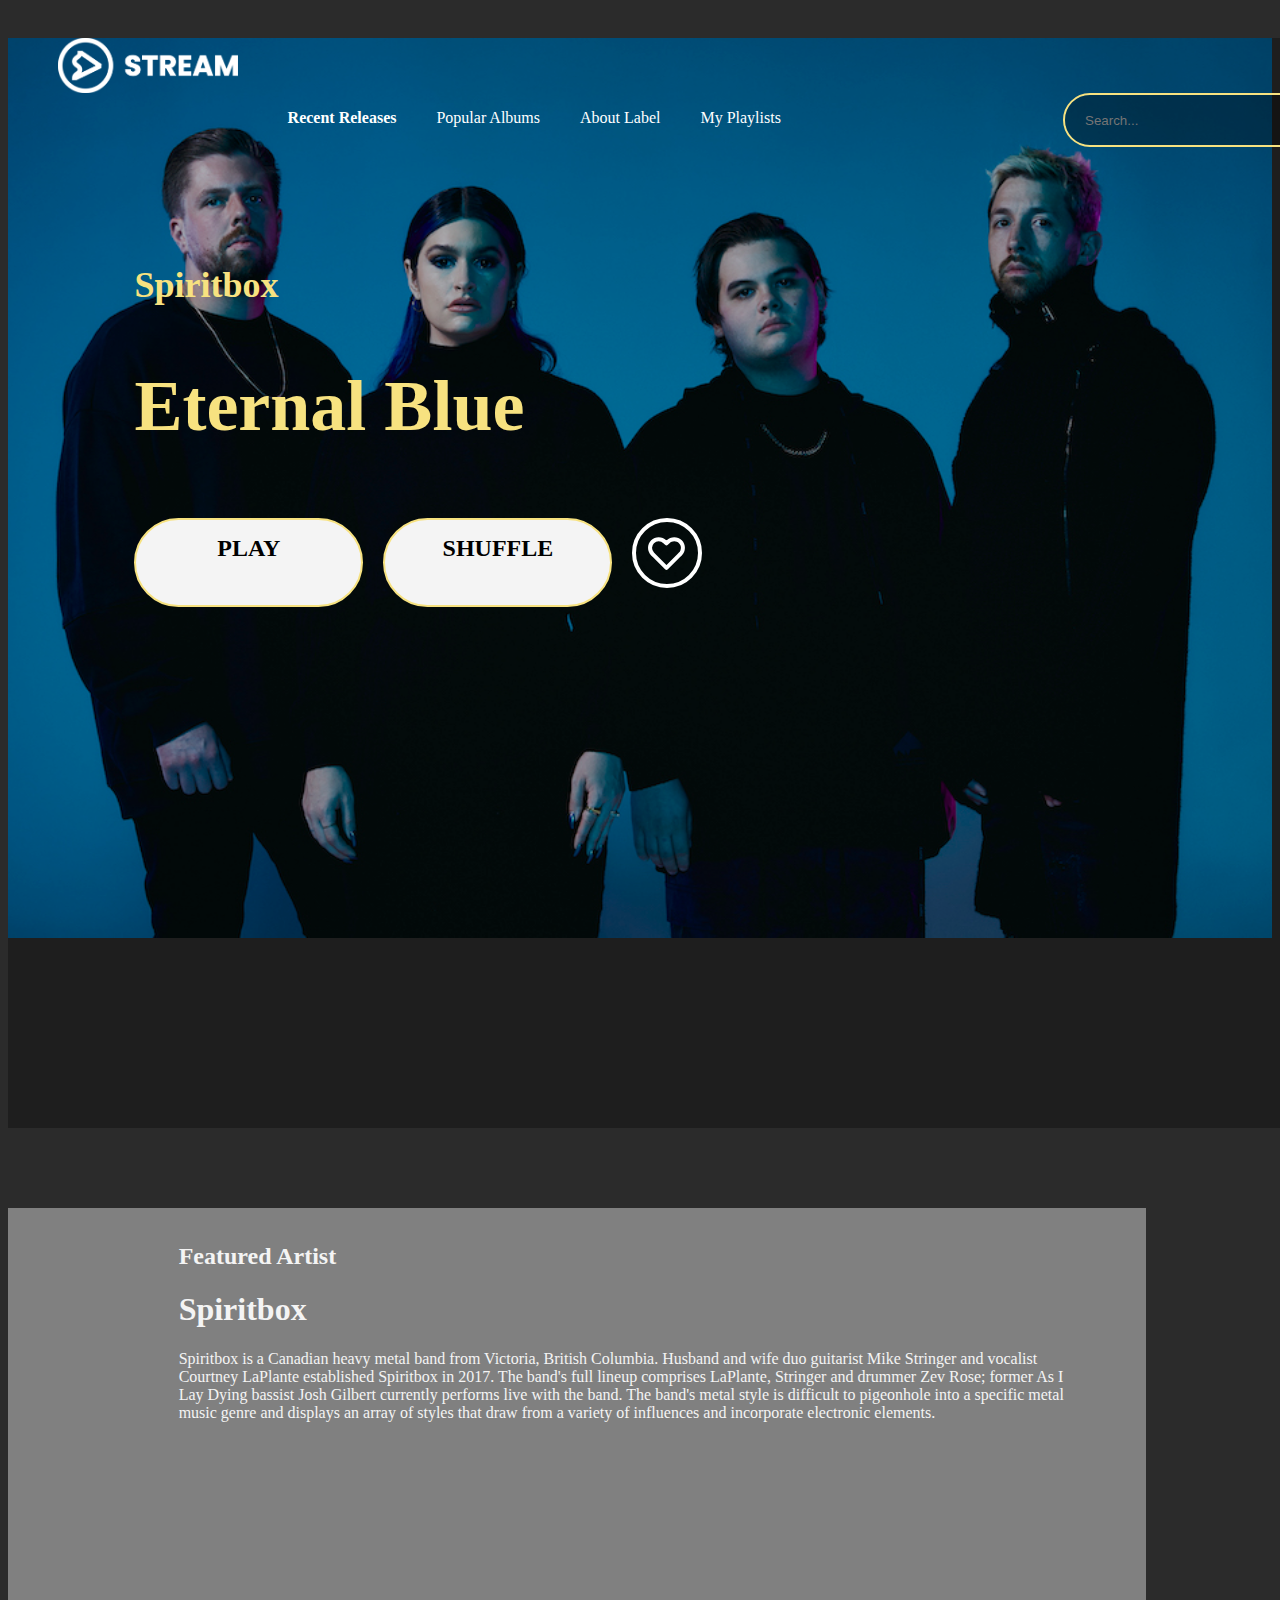
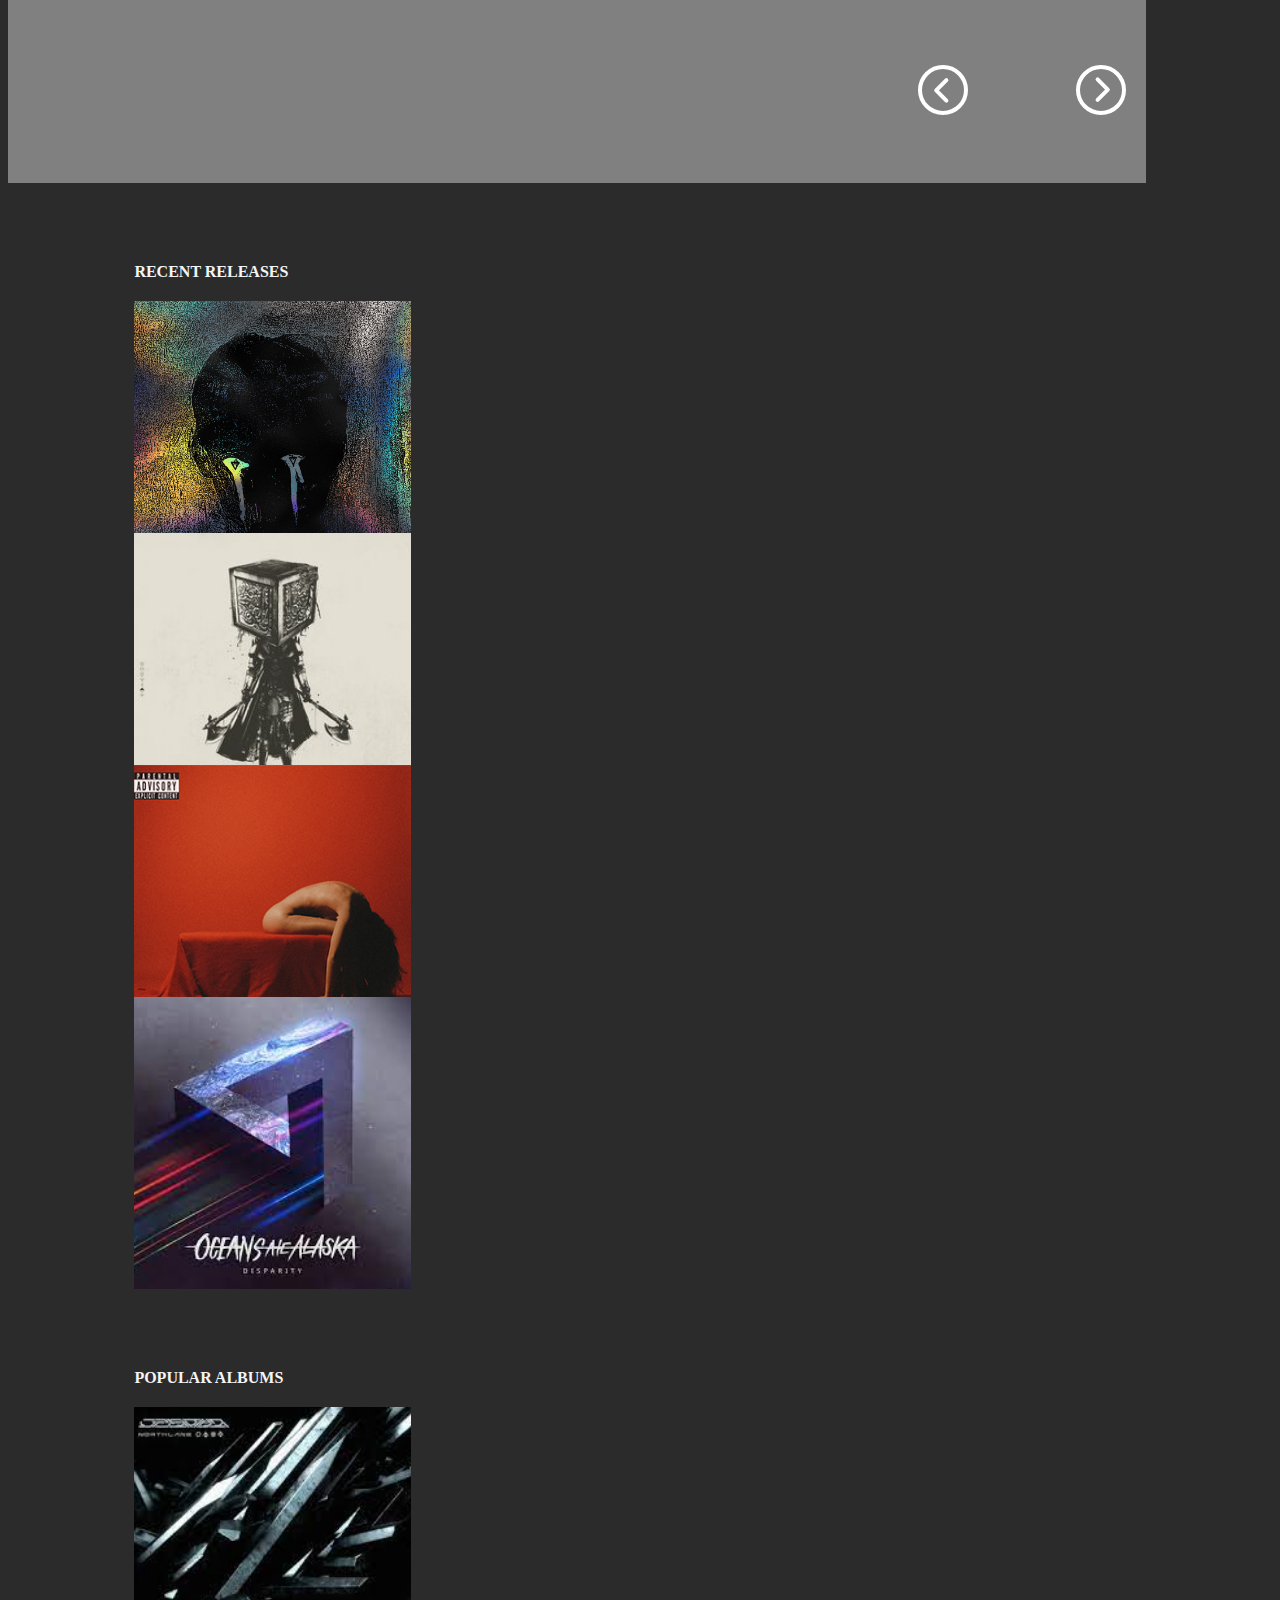
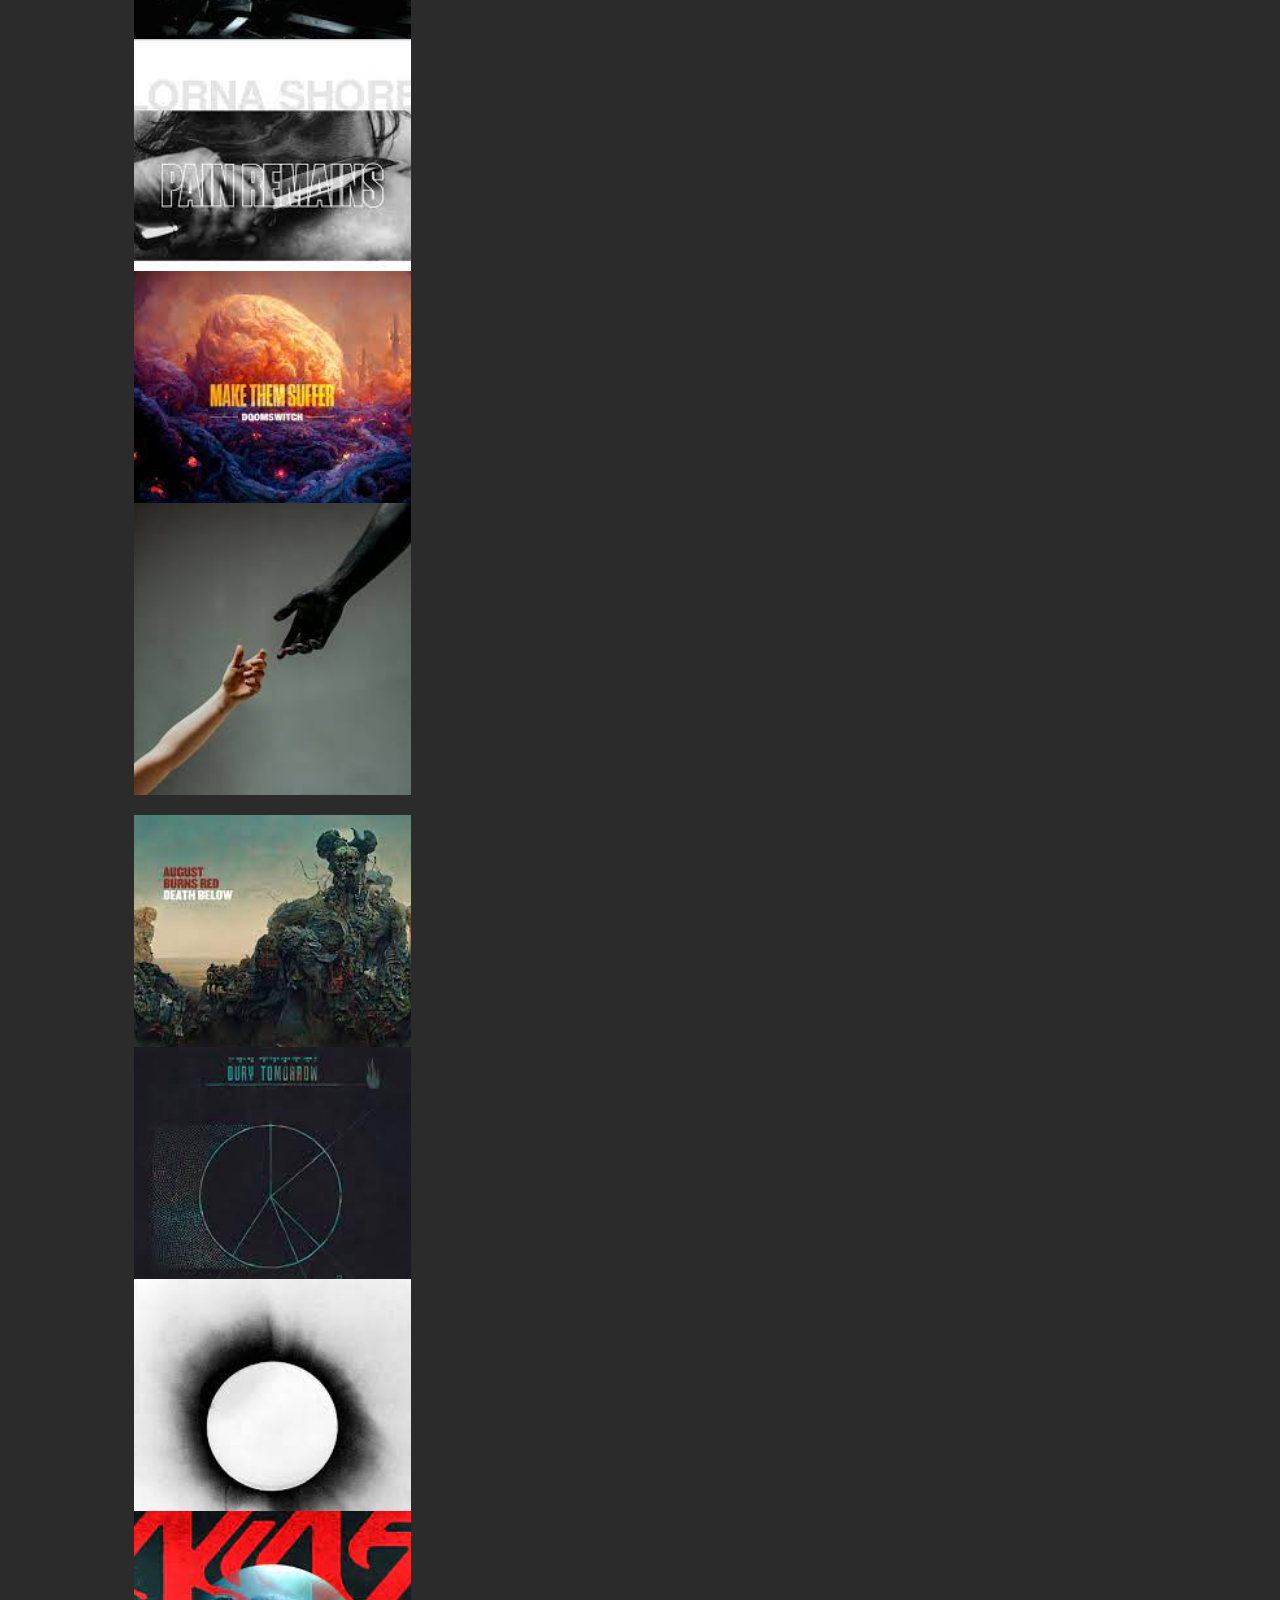
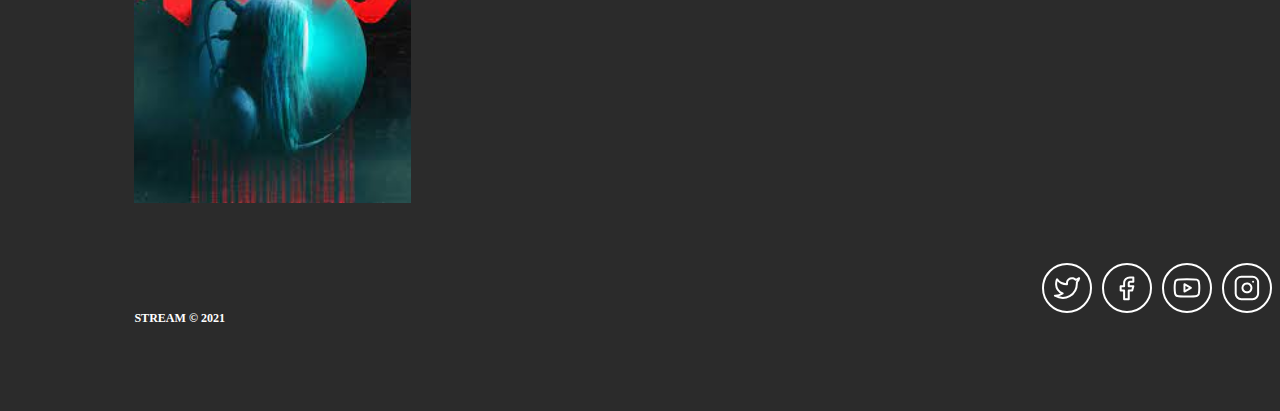
==== commit 4fe69514: "update main page" ====
--- a/index.html
+++ b/index.html
@@ -19,16 +19,7 @@
 <body>
 
     <nav>
-        <div class="nav-logo">
-            <div class="nav-logoImg">
-                <img src="assets/icons/play_icon_logo.svg">
-            </div>
-            <div class="nav-logoTxt">
-                <h3>
-                    STREAM
-                </h3>
-            </div>
-        </div>
+        <div class="nav-logo"></div>
         <div class="nav-con">
             <div>
                 <ul>
@@ -40,7 +31,7 @@
 
                 <div class="search-bar">
                     <input placeholder="Search...">
-                    <img class="search-icon" src="icon.png"/>
+                    <img class="search-icon" src="assets/icons/other/search_icon.svg"/>
                 </div>
             </div>
         </div>
@@ -59,7 +50,7 @@
                 <div class="play-button"><strong>PLAY</strong></div>
                 <div class="shuffle-button"><strong>SHUFFLE</strong></div>
                 <div class="like-button">
-                    <img src="assets/icons/heart_icon.svg">
+                    <img src="assets/icons/other/heart_icon.svg">
                 </div>
             </div>
     
@@ -84,10 +75,10 @@
                     </p>
     
                     <div class="prev-button">
-                        <img src="assets/icons/left_arrow_icon.svg">
+                        <img src="assets/icons/other/left_arrow_icon.svg">
                     </div>
                     <div class="next-button">
-                        <img src="assets/icons/right_arrow_icon.svg">
+                        <img src="assets/icons/other/right_arrow_icon.svg">
                     </div>
                 </div>
             </div>
@@ -103,12 +94,12 @@
                 <div class="col-box Rcards1">
                    <div class="rc-overlay">
                         <div class="rc-icon">
-                            <img src="assets/icons/play_icon.svg">
+                            <img src="assets/icons/media/white_play_media_icon.svg">
                         </div>
                         <div class="rc-content">
                             <p>The Devil Wears Prada</p>
                             <h5>Reach</h5>
-                            <img src="assets/icons/heart_icon_smal.svg">
+                            <img src="assets/icons/other/heart_icon.svg">
                         </div>
                    </div>
                 </div>
@@ -118,12 +109,12 @@
                 <div class="col-box Rcards2">
                    <div class="rc-overlay">
                         <div class="rc-icon">
-                            <img src="assets/icons/play_icon.svg">
+                            <img src="assets/icons/media/white_play_media_icon.svg">
                         </div>
                         <div class="rc-content">
                             <p>Sleep Token</p>
                             <h5>Granite</h5>
-                            <img src="assets/icons/heart_icon_smal.svg">
+                            <img src="assets/icons/other/heart_icon.svg">
                         </div>
                    </div>
                 </div>
@@ -133,12 +124,12 @@
                 <div class="col-box Rcards3">
                    <div class="rc-overlay">
                         <div class="rc-icon">
-                            <img src="assets/icons/play_icon.svg">
+                            <img src="assets/icons/media/white_play_media_icon.svg">
                         </div>
                         <div class="rc-content">
                             <p>Bad Omens</p>
                             <h5>The Death of Peace of Mind</h5>
-                            <img src="assets/icons/heart_icon_smal.svg">
+                            <img src="assets/icons/other/heart_icon.svg">
                         </div>
                    </div>
                 </div>
@@ -148,12 +139,12 @@
                 <div class="col-box Rcards4">
                    <div class="rc-overlay">
                         <div class="rc-icon">
-                            <img src="assets/icons/play_icon.svg">
+                            <img src="assets/icons/media/white_play_media_icon.svg">
                         </div>
                         <div class="rc-content">
                             <p>Oceans Ate Alaska</p>
                             <h5>Disparity</h5>
-                            <img src="assets/icons/heart_icon_smal.svg">
+                            <img src="assets/icons/other/heart_icon.svg">
                         </div>
                    </div>
                 </div>
@@ -169,12 +160,12 @@
                 <div class="col-box Pcards1">
                     <div class="rc-overlay">
                         <div class="rc-icon">
-                            <img src="assets/icons/play_icon.svg">
+                            <img src="assets/icons/media/white_play_media_icon.svg">
                         </div>
                         <div class="rc-content">
                             <p>Northlane</p>
                             <h5>Carbonised</h5>
-                            <img src="assets/icons/heart_icon_smal.svg">
+                            <img src="assets/icons/other/heart_icon.svg">
                         </div>
                    </div>
                 </div>
@@ -183,12 +174,12 @@
                 <div class="col-box Pcards2">
                     <div class="rc-overlay">
                         <div class="rc-icon">
-                            <img src="assets/icons/play_icon.svg">
+                            <img src="assets/icons/media/white_play_media_icon.svg">
                         </div>
                         <div class="rc-content">
                             <p>Lorna Shore</p>
                             <h5>Pain Remains</h5>
-                            <img src="assets/icons/heart_icon_smal.svg">
+                            <img src="assets/icons/other/heart_icon.svg">
                         </div>
                    </div>
                 </div>
@@ -197,12 +188,12 @@
                 <div class="col-box Pcards3">
                     <div class="rc-overlay">
                         <div class="rc-icon">
-                            <img src="assets/icons/play_icon.svg">
+                            <img src="assets/icons/media/white_play_media_icon.svg">
                         </div>
                         <div class="rc-content">
                             <p>Make Them Suffer</p>
                             <h5>Doomswitch</h5>
-                            <img src="assets/icons/heart_icon_smal.svg">
+                            <img src="assets/icons/other/heart_icon.svg">
                         </div>
                    </div>
                 </div>
@@ -211,12 +202,12 @@
                 <div class="col-box Pcards4">
                     <div class="rc-overlay">
                         <div class="rc-icon">
-                            <img src="assets/icons/play_icon.svg">
+                            <img src="assets/icons/media/white_play_media_icon.svg">
                         </div>
                         <div class="rc-content">
                             <p>Aviana</p>
                             <h5>Corporation</h5>
-                            <img src="assets/icons/heart_icon_smal.svg">
+                            <img src="assets/icons/other/heart_icon.svg">
                         </div>
                    </div>
                 </div>
@@ -227,12 +218,12 @@
                 <div class="col-box Pcards5">
                     <div class="rc-overlay">
                         <div class="rc-icon">
-                            <img src="assets/icons/play_icon.svg">
+                            <img src="assets/icons/media/white_play_media_icon.svg">
                         </div>
                         <div class="rc-content">
                             <p>August Burns Red</p>
                             <h5>Death Below</h5>
-                            <img src="assets/icons/heart_icon_smal.svg">
+                            <img src="assets/icons/other/heart_icon.svg">
                         </div>
                    </div>
                 </div>
@@ -241,12 +232,12 @@
                 <div class="col-box Pcards6">
                     <div class="rc-overlay">
                         <div class="rc-icon">
-                            <img src="assets/icons/play_icon.svg">
+                            <img src="assets/icons/media/white_play_media_icon.svg">
                         </div>
                         <div class="rc-content">
                             <p>Bury Tomorrow</p>
                             <h5>Heretic</h5>
-                            <img src="assets/icons/heart_icon_smal.svg">
+                            <img src="assets/icons/other/heart_icon.svg">
                         </div>
                    </div>
                 </div>
@@ -255,12 +246,12 @@
                 <div class="col-box Pcards7">
                     <div class="rc-overlay">
                         <div class="rc-icon">
-                            <img src="assets/icons/play_icon.svg">
+                            <img src="assets/icons/media/white_play_media_icon.svg">
                         </div>
                         <div class="rc-content">
                             <p>Architects</p>
                             <h5>All our Gods Have Abandoned Us</h5>
-                            <img src="assets/icons/heart_icon_smal.svg">
+                            <img src="assets/icons/other/heart_icon.svg">
                         </div>
                    </div>
                 </div>
@@ -269,12 +260,12 @@
                 <div class="col-box Pcards8">
                     <div class="rc-overlay">
                         <div class="rc-icon">
-                            <img src="assets/icons/play_icon.svg">
+                            <img src="assets/icons/media/white_play_media_icon.svg">
                         </div>
                         <div class="rc-content">
                             <p>Sleep Waker5</p>
                             <h5>Alias</h5>
-                            <img src="assets/icons/heart_icon_smal.svg">
+                            <img src="assets/icons/other/heart_icon.svg">
                         </div>
                    </div>
                 </div>
@@ -285,15 +276,25 @@
     
 
     <footer>
-        <h6>
-            STREAM © 2021
-        </h6>
+        <div class="footer-logo">
+            <h6>
+                STREAM © 2021
+            </h6>
+        </div>
 
         <div class="social-media">
-            <div class="social-y">y</div>
-            <div class="social-f">f</div>
-            <div class="social-t">t</div>
-            <div class="social-i">i</div>
+            <div class="social-i">
+                <img src="assets/icons/social/instagram_icon.svg">
+            </div>
+            <div class="social-y">
+                <img src="assets/icons/social/youtube_icon.svg">
+            </div>
+            <div class="social-f">
+                <img src="assets/icons/social/facebook_icon.svg">
+            </div>
+            <div class="social-t">
+                <img src="assets/icons/social/twitter_icon.svg">
+            </div>
         </div>
        
     </footer>
--- a/css/main.css
+++ b/css/main.css
@@ -12,18 +12,14 @@
     padding-top: 30px;
 }
 
-.nav-logoImg img{
-    height: 47px;
-    width: 47px;
-    float: left;
-    text-align: center;
+.nav-logo{
+    width: 180px;
+    height: 55px;
+    float: left;
     margin-right: 10px;
-}
-
-.nav-logoTxt{
-    color: #f4f4f4;
-    float: left;
-    padding-top: 5px;
+    background-image: url(../assets/logo/stream_logo_white.png);
+    background-position: center;
+    background-size: cover;
 }
 
 .nav-con ul{
@@ -37,12 +33,12 @@
     width: 85%;
     height: 60px;
     float: right;
-    margin-top: -10px;
+    margin-top: -5px;
 }
 
 .nav-con li{
     height: 35px;
-    color: #f4f4f4;
+    color: white;
     margin-right: 40px;
     padding-top: 5px;
     float: left;
@@ -54,13 +50,14 @@
 
 .nav-con li:hover{
     font-weight: bold !important;
+    color: #f7e280;
 }
 
 /*styling for the search bar*/
 .search-bar{
     width: 255px;
     height: 50px;
-    border: 2px solid #f4f4f4;
+    border: 2px solid #f7e280;
     border-radius: 50px;
     float: right;
     margin-top: -1%;
@@ -70,7 +67,7 @@
     width: 100%;
     height: 48px;
     color: #2b2b2b;
-    background-color: rgba(255, 255, 255, 0.3);
+    background-color: rgba(0, 0, 0, 0.3);
     border-radius: 48px;
     border: none;
     padding-left: 20px;
@@ -97,7 +94,7 @@
     width: 100%;
     height: 900px;
     margin-top: -120px;
-    background-image: url(../assets/images/REXYaUHt5RqbNWeqPRtSwc-1200-80.jpg);
+    background-image: url(../assets/spiritbox-band-2022.jpg);
     background-position: center;
     background-size: cover;
 }
@@ -112,12 +109,12 @@
 }
 
 header h3{
-    color: #f4f4f4;
+    color: #f7e280;
     font-size: 36px;
 }
 
 header h2{
-    color: #f4f4f4;
+    color: #f7e280;
     font-size: 72px;
 }
 
@@ -131,7 +128,7 @@
     width: 225px;
     height: 70px;
     background-color: #f4f4f4;
-    border: 2px solid #1F4A5D;
+    border: 2px solid #f7e280;
     border-radius: 50px;
     text-align: center;
     padding-top: 15px;
@@ -149,17 +146,17 @@
 
 /*Button in header hover states*/
 .play-button:hover{
-    background-color: #2B6267;
+    background-color: #f7e280;
     color: #f4f4f4;
     cursor: pointer;
 }
 .shuffle-button:hover{
-    background-color: #2B6267;
+    background-color: #f7e280;
     color: #f4f4f4;
     cursor: pointer;
 }
 .like-button:hover{
-    background-color: #2B6267;
+    background-color: #f7e280;
     color: #f4f4f4;
     cursor: pointer;
 }
@@ -215,13 +212,13 @@
 }
 
 .next-button:hover{
-    background-color: #2B6267;
+    background-color: #f7e280;
     color: #f4f4f4;
     cursor: pointer;
 }
 
 .prev-button:hover{
-    background-color: #2B6267;
+    background-color: #f7e280;
     color: #f4f4f4;
     cursor: pointer;
 }
@@ -388,76 +385,47 @@
 
 /*=========================================================*/
 footer{
-    margin-top: 40px;
     width: 100%;
     height: 140px;
     padding-top: 60px;
     padding-left: 10%;
 }
 
-footer h6{
+.footer-logo{
+    margin-top: 20px;
+    color: white;
     font-size: 18px;
-    font-weight: bold;
-    color: #f4f4f4;
-    float: left;
-}
-
-
-.song-media{
-    width: 500px;
-    height: 35px;
-    margin-top: -20px;
+    float: left;
+}
+
+.social-media{
+    padding-right: 10%;
     float: right;
 }
 
 .social-y{
     width: 50px;
     height: 50px;
-    float: left;
-    border: 2px solid #f4f4f4;
-    margin: 5px;
-    text-align: center;
-    padding-top: 12px;
-    font-weight: bold;
-    color: #f4f4f4;
-    border-radius: 50%;
-    margin-left: 63%;
-}
+    float: right;
+    margin-right: 10px;
+}
+
 .social-f{
     width: 50px;
     height: 50px;
-    float: left;
-    border: 2px solid #f4f4f4;
-    margin: 5px;
-    text-align: center;
-    padding-top: 12px;
-    font-weight: bold;
-    color: #f4f4f4;
-    border-radius: 50%;
+    float: right;
+    margin-right: 10px;
 }
 .social-t{
     width: 50px;
     height: 50px;
-    float: left;
-    border: 2px solid #f4f4f4;
-    margin: 5px;
-    text-align: center;
-    padding-top: 12px;
-    font-weight: bold;
-    color: #f4f4f4;
-    border-radius: 50%;
+    float: right;
+    margin-right: 10px;
 }
 .social-i{
     width: 50px;
     height: 50px;
-    float: left;
-    border: 2px solid #f4f4f4;
-    margin: 5px;
-    text-align: center;
-    padding-top: 12px;
-    font-weight: bold;
-    color: #f4f4f4;
-    border-radius: 50%;
+    float: right;
 }
 /*=========================================================*/
 /*about page styling*/
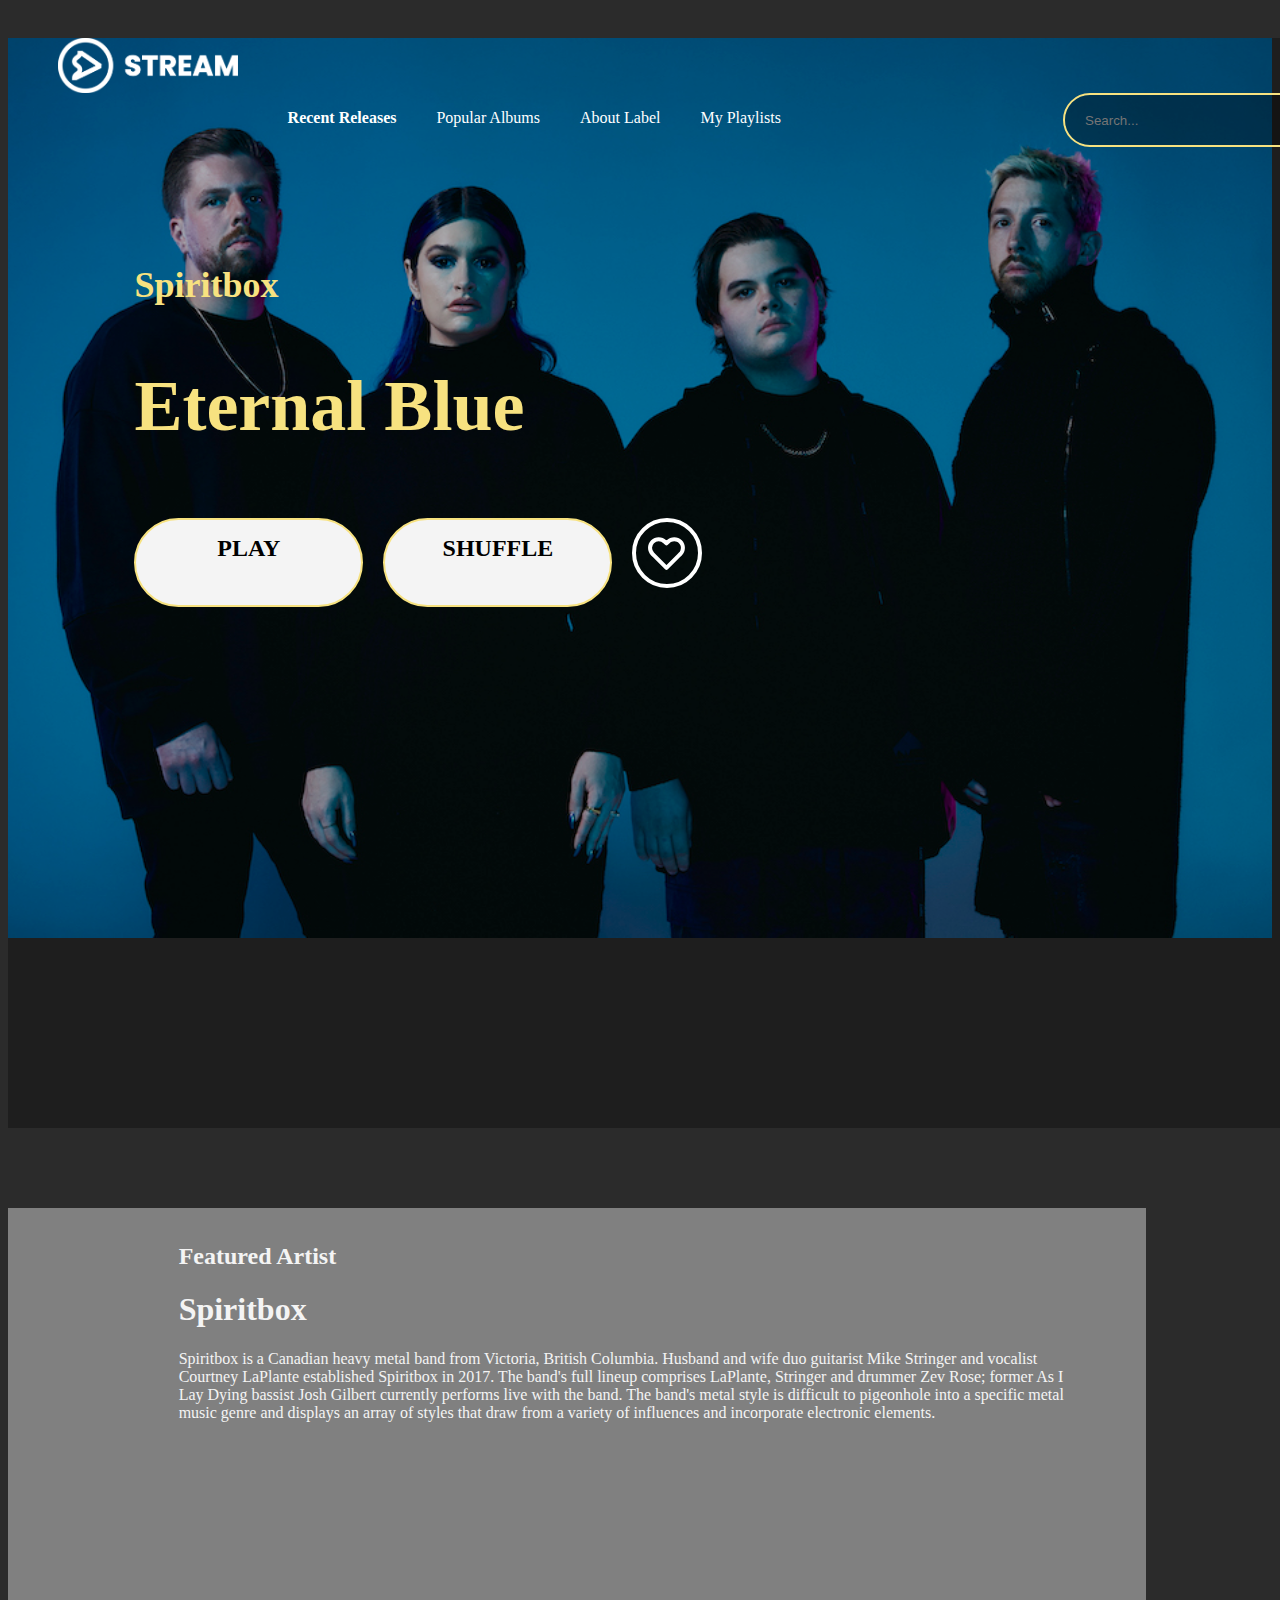
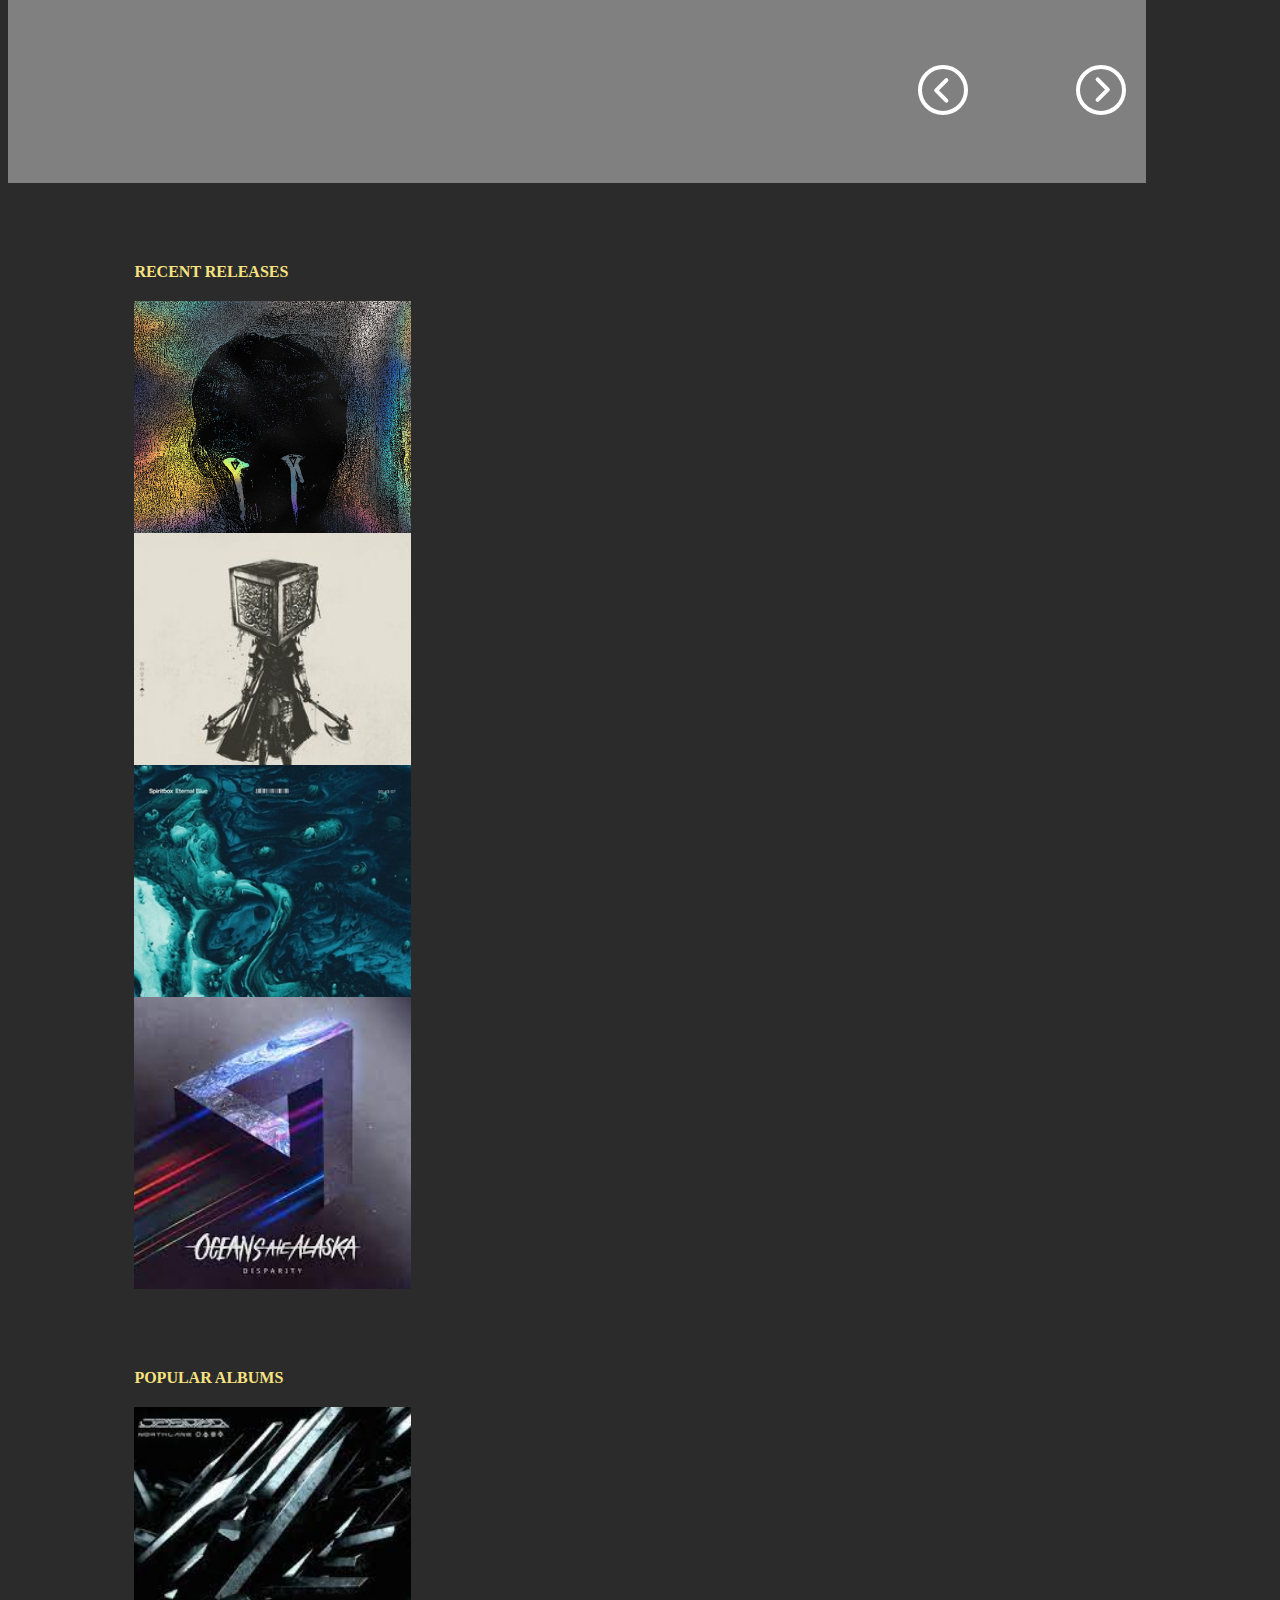
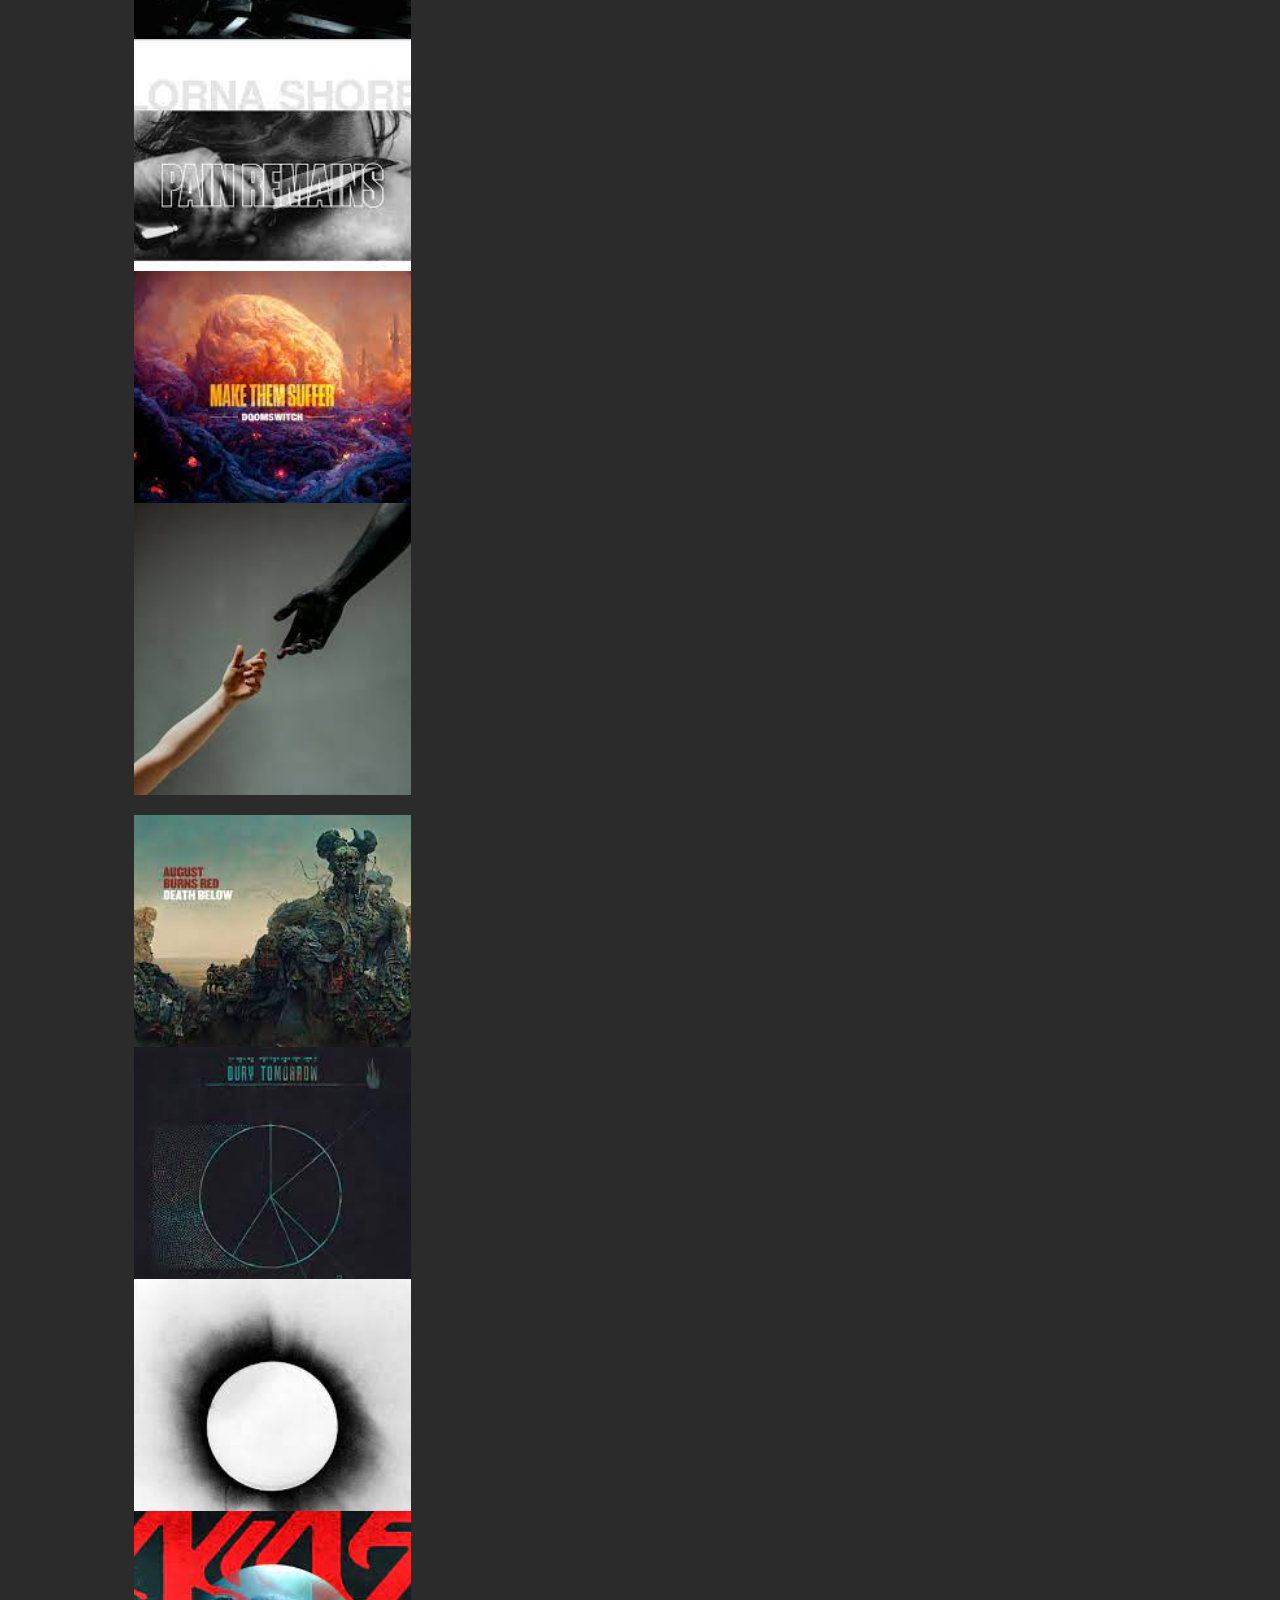
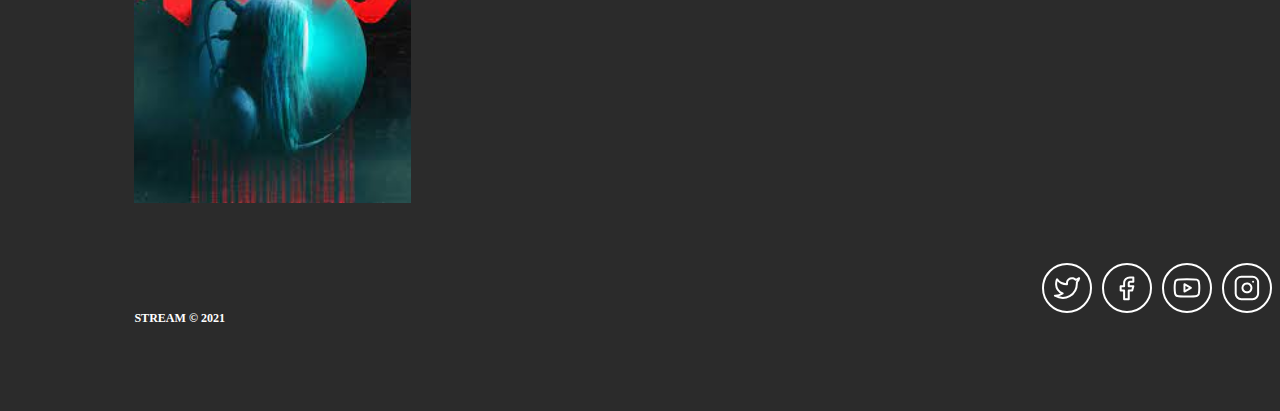
==== commit 5cf9f0f7: "update icons and colours" ====
--- a/index.html
+++ b/index.html
@@ -24,7 +24,7 @@
             <div>
                 <ul>
                     <a href="index.html"><li class="active">Recent Releases</li></a>
-                    <a><li>Popular Albums</li></a>
+                    <a href= #popular-title><li>Popular Albums</li></a>
                     <a href="pages/about.html"><li>About Label</li></a>
                     <a href="pages/playlist.html"><li>My Playlists</li></a>
                 </ul>
@@ -127,8 +127,8 @@
                             <img src="assets/icons/media/white_play_media_icon.svg">
                         </div>
                         <div class="rc-content">
-                            <p>Bad Omens</p>
-                            <h5>The Death of Peace of Mind</h5>
+                            <p>Spiritbox</p>
+                            <h5>Eternal Blue</h5>
                             <img src="assets/icons/other/heart_icon.svg">
                         </div>
                    </div>
@@ -152,7 +152,7 @@
 
         </div>
         
-        <h4 class="popular-title">
+        <h4 id="popular-title" class="popular-title">
             POPULAR ALBUMS
         </h4>
         <div class="row cards">
--- a/css/main.css
+++ b/css/main.css
@@ -81,10 +81,6 @@
     float: right;
 }
 
-/*nav bar about page*/
-.about{
-    background-color: #2b2b2b;
-}
 
 /*nav ending ===========================================*/
 
@@ -229,7 +225,7 @@
     margin-top: 80px;
     margin-bottom: 40px;
     margin-left: 10%;
-    color: #f4f4f4;
+    color: #f7e280;
 }
 
 .cards{
@@ -255,7 +251,7 @@
 .Rcards3{
     width: 277px;
     height: 277px;
-    background-image: url(../assets/albumCovers/The_Death_of_Peace_of_Mind_Bad_Omens.png);
+    background-image: url(../assets/albumCovers/Spiritbox_EternalBlue.jpg);
     background-position: center;
     background-size: cover;
 }
@@ -315,6 +311,13 @@
     margin-top: -47px;
 }
 
+.rc-content img:hover{
+    height: 40px;
+    width: 40px;
+    border-radius: 20px;
+    cursor: pointer;
+    background-color: #f7e280;
+}
 
 /*=========================================================*/
 /*Popular Albums Section*/
@@ -322,7 +325,7 @@
     margin-top: 80px;
     margin-bottom: 40px;
     margin-left: 10%;
-    color: #f4f4f4;
+    color: #f7e280;
 }
 
 
@@ -408,6 +411,14 @@
     height: 50px;
     float: right;
     margin-right: 10px;
+}
+
+.social-y:hover,.social-f:hover,.social-t:hover,.social-i:hover{
+    cursor: pointer;
+    width: 50px;
+    height: 50px;
+    border-radius: 25px;
+    background-color: #f7e280;
 }
 
 .social-f{
@@ -501,7 +512,7 @@
     height: 575px;
     width: 100%;
     margin: 0 auto;
-    border: 2px solid #2B6267;
+    border: 2px solid #f7e280;
     border-radius: 10px;
     color: #f4f4f4;
     padding-left: 5%;
@@ -545,7 +556,7 @@
     margin-left: 240px;
 }
 .input-btn:hover{
-    background-color: #2B6267;
+    background-color: #f7e280;
 }
 
 /*===========================================================================*/
@@ -553,7 +564,7 @@
 .mp-title{
     font-size: 24px;
     margin-top: 85px;
-    color: #f4f4f4;
+    color: #f7e280;
 }
 
 .playlist{
@@ -571,7 +582,7 @@
 .col-mix{
     width: 470px;
     height: 470px;
-    background-image: url(../assets/images/REXYaUHt5RqbNWeqPRtSwc-1200-80.jpg);
+    background-image: url(../assets/albumCovers/Spiritbox_EternalBlue.jpg);
     background-position: center;
     background-size: cover;
     margin-top: 50px;
@@ -616,6 +627,7 @@
 .mix-btn, .fav-btn{
     margin-right: 60px;
     float: left;
+    color: #f7e280;
 }
 
 .fav-btn{
@@ -665,7 +677,7 @@
     width: 85%;
     padding-top: 35px;
     margin-bottom: -20px;
-    border-bottom: 2px solid #f4f4f4;
+    border-bottom: 2px solid #f7e280;
 }
 
 .song-el{
@@ -744,14 +756,13 @@
     width: 93%;
     height: 10px;
     border-bottom: 5px solid lightgray;
-
     margin-top: -40px;
     margin-bottom: 40px;
 }
 .played{
     width: 30%;
     height: 10px;
-    border-bottom: 5px solid #2B6267;
+    border-bottom: 5px solid #f7e280;
     margin-right: 10%;
     margin-top: -50px;
     margin-bottom: 40px;
@@ -761,7 +772,7 @@
     width: 30px;
     height: 30px;
     border-radius: 50%;
-    background-color: #2B6267;
+    background-color: #f7e280;
     margin-top: -57px;
     margin-left: 29%;
     margin-bottom: 40px;
@@ -781,6 +792,7 @@
     float: left;
     margin-left: 20px;
     margin-top: 15px;
+    color: #f7e280;
 }
 .song-text h4{
     font-size: 24px;
@@ -790,7 +802,7 @@
 }
 
 .player-buttons{
-    margin-left: 500px;
+    margin-left: 450px;
 }
 
 .footP-btn img{
@@ -815,16 +827,17 @@
     margin-top: 35px;
     margin-right: 40px;
     float: right;
+    color: #f7e280;
 }
 
 .foot-settings{
     width: 40px;
     height: 40px;
-    border-radius: 50%;
-    border: 2px solid #f4f4f4;
-    color: #f4f4f4;
-    text-align: center;
     margin-top: 25px;
     margin-right: 122px;
     float: right;
+}
+
+.foot-settings:hover{
+    cursor: pointer;
 }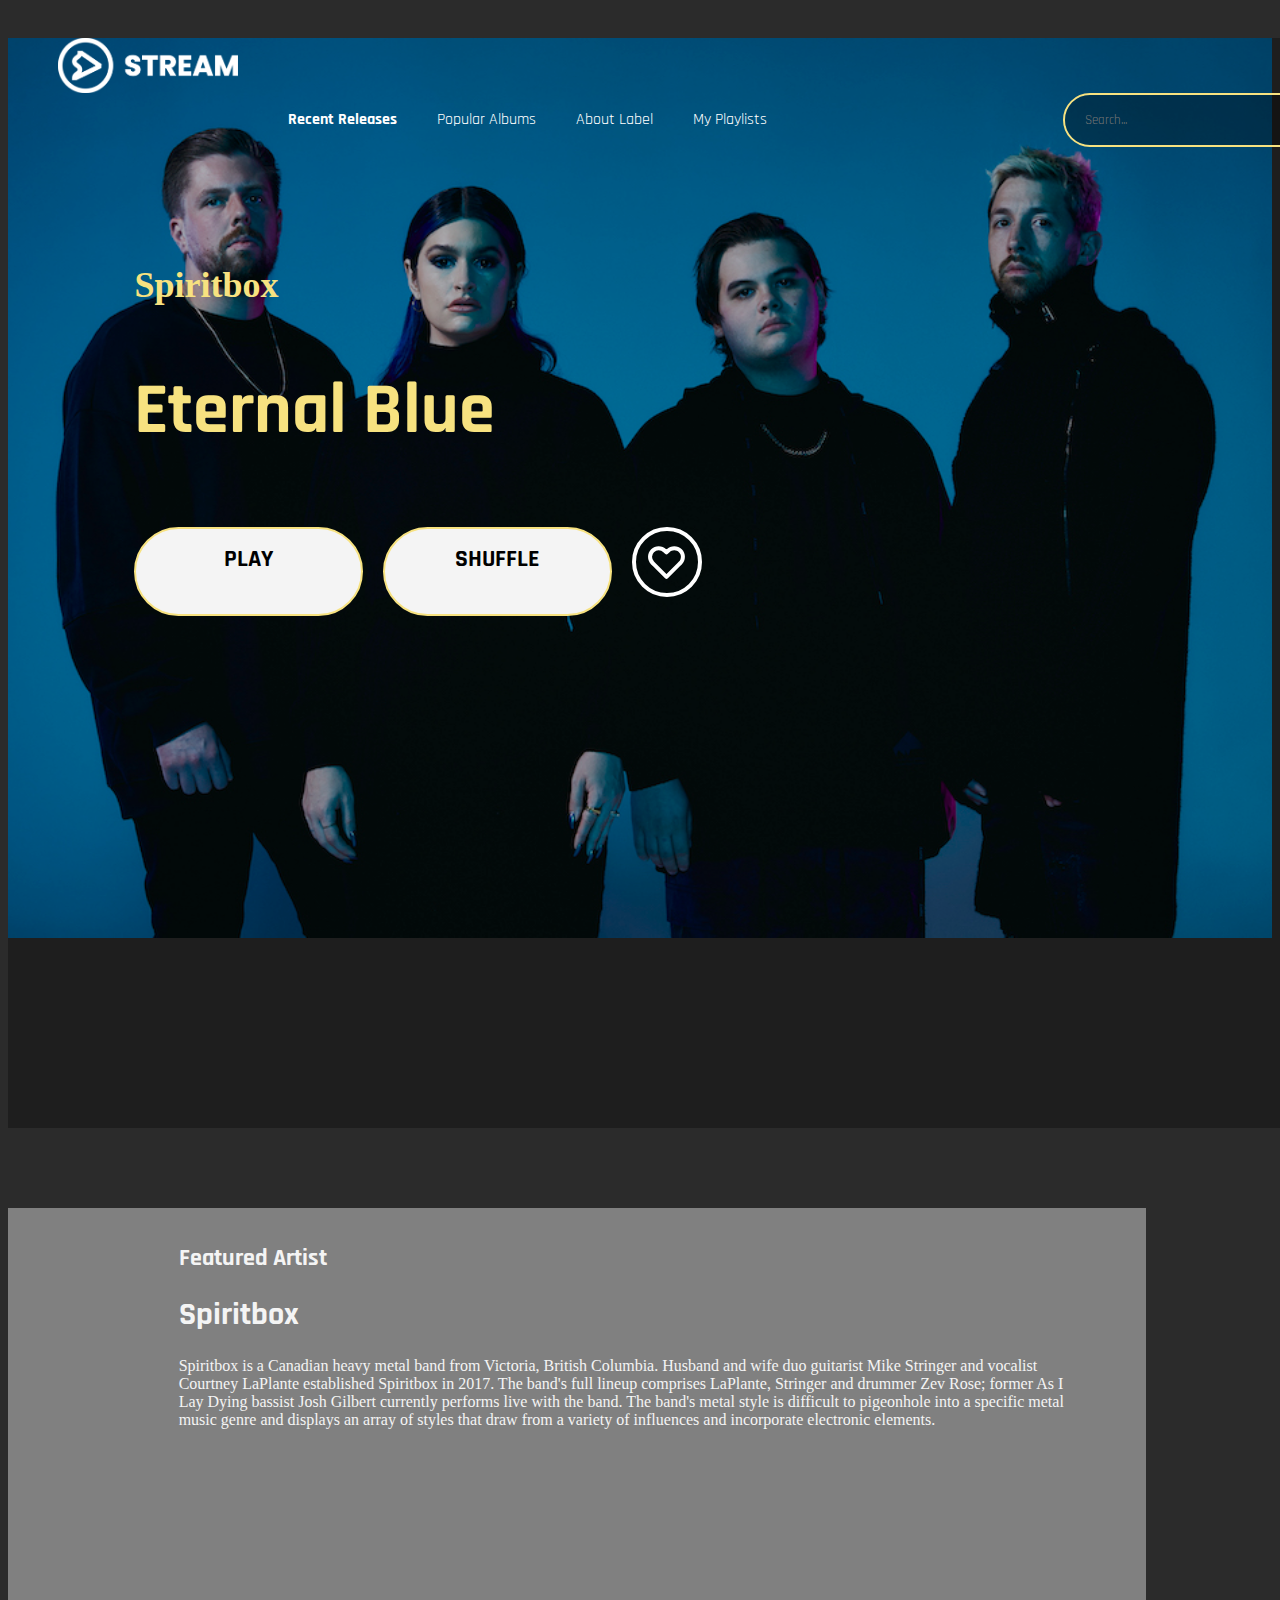
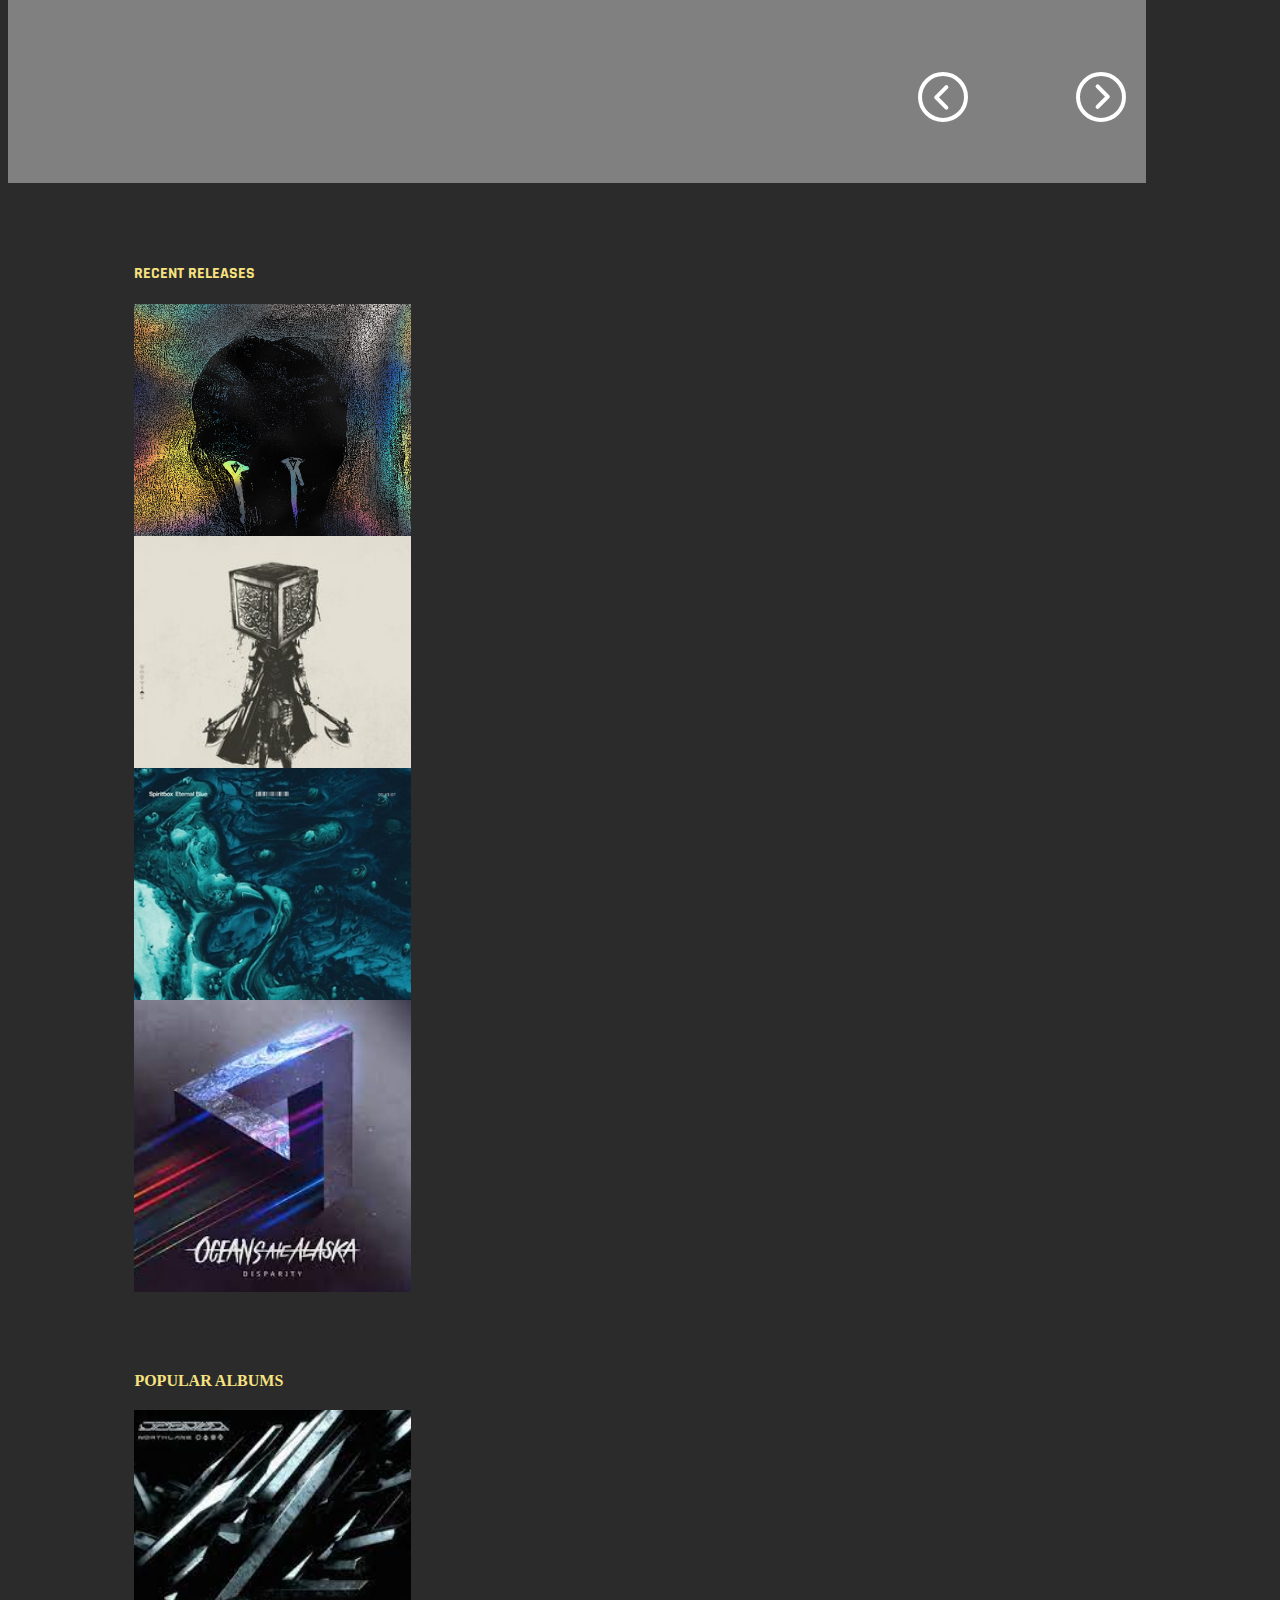
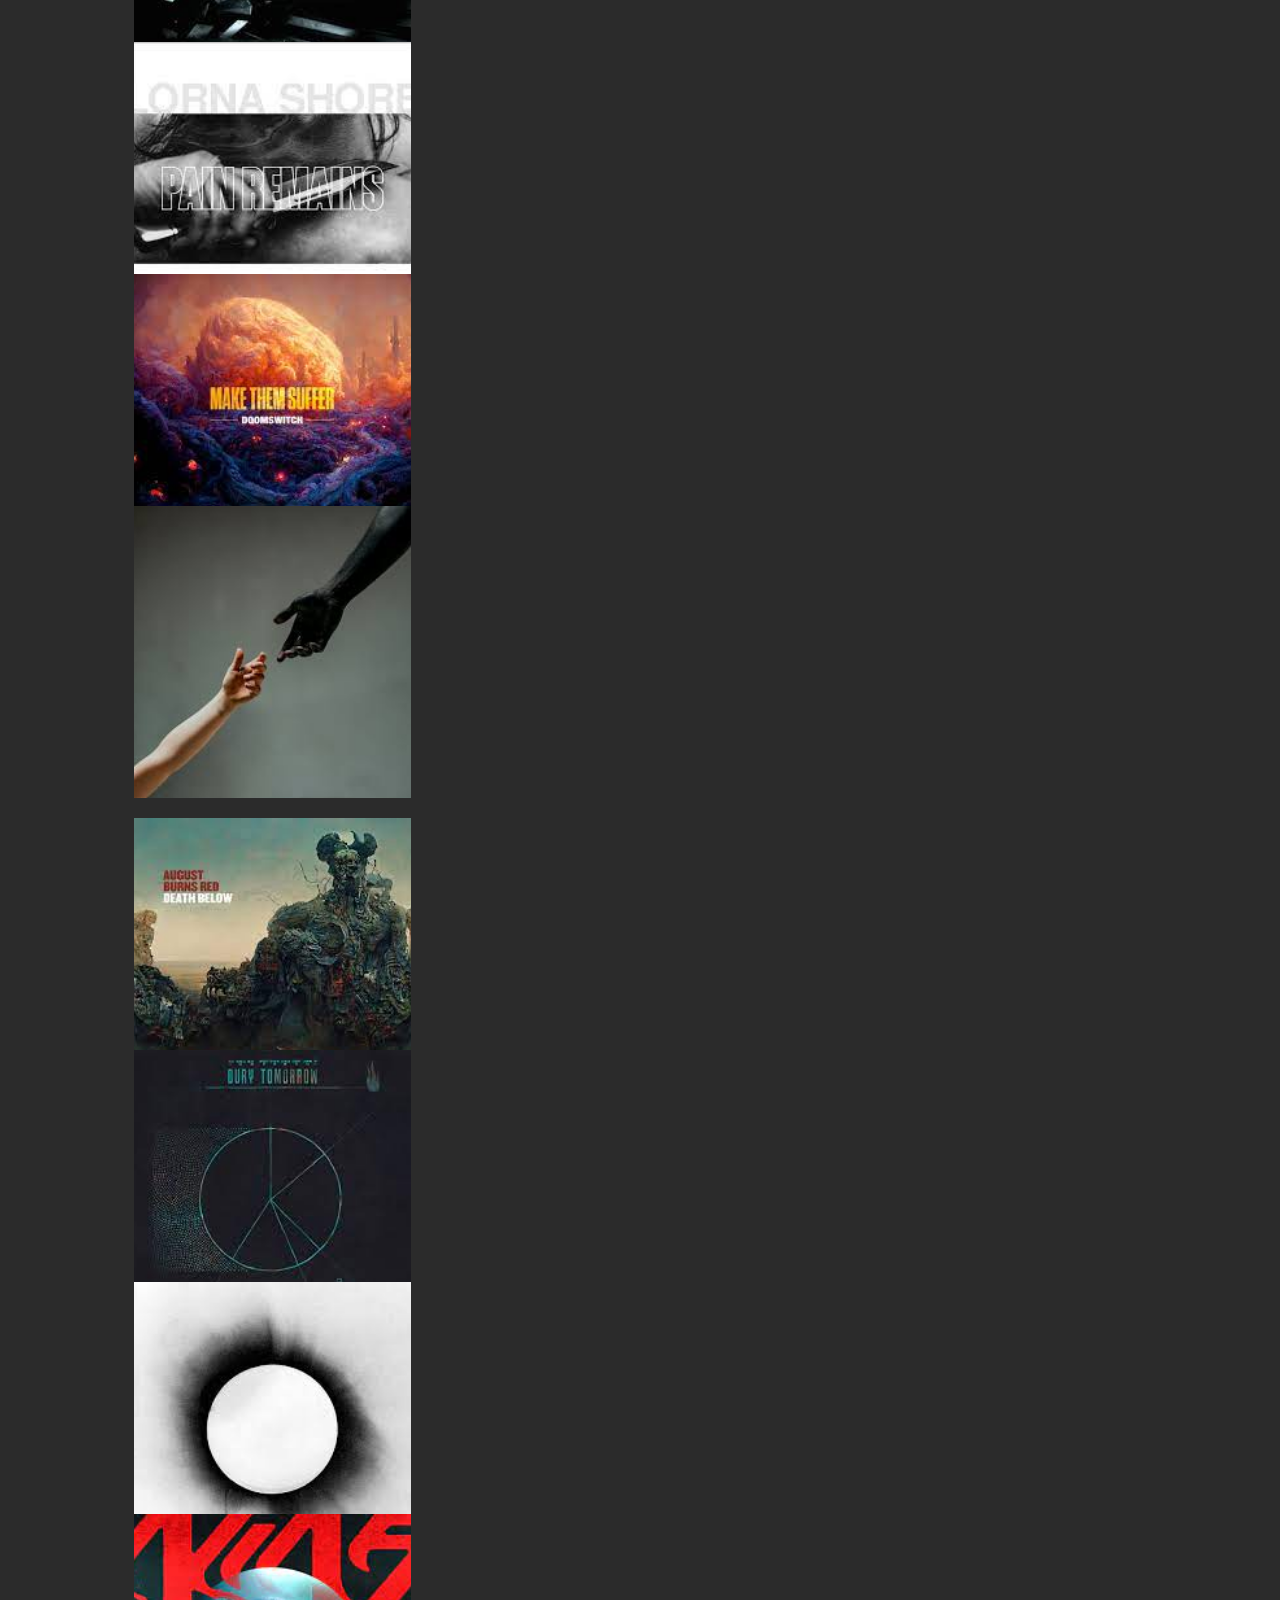
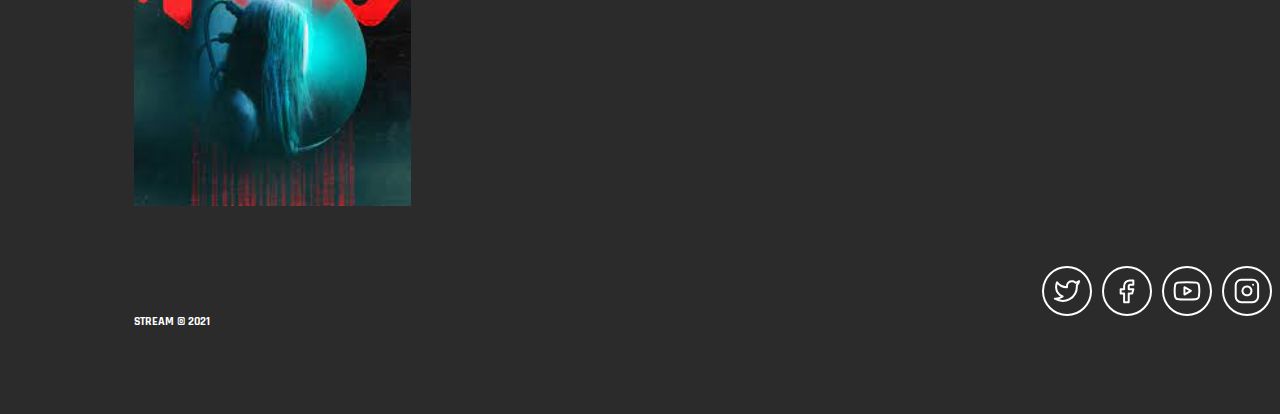
==== commit f893e02d: "update primary font" ====
--- a/index.html
+++ b/index.html
@@ -7,6 +7,9 @@
     <title>Term 1 Deliverable</title>
 
     <!--Fonts-->
+    <link rel="preconnect" href="https://fonts.googleapis.com">
+    <link rel="preconnect" href="https://fonts.gstatic.com" crossorigin>
+    <link href="https://fonts.googleapis.com/css2?family=Rajdhani:wght@500&display=swap" rel="stylesheet">
 
     <!--External Files-->
     <link rel="stylesheet" href="https://cdn.jsdelivr.net/npm/bootstrap@5.2.3/dist/css/bootstrap.min.css" integrity="sha384-rbsA2VBKQhggwzxH7pPCaAqO46MgnOM80zW1RWuH61DGLwZJEdK2Kadq2F9CUG65" crossorigin="anonymous">
@@ -278,7 +281,7 @@
     <footer>
         <div class="footer-logo">
             <h6>
-                STREAM © 2021
+                <strong>STREAM © 2021</strong>
             </h6>
         </div>
 
--- a/css/main.css
+++ b/css/main.css
@@ -39,6 +39,7 @@
 .nav-con li{
     height: 35px;
     color: white;
+    font-family: 'Rajdhani', sans-serif;
     margin-right: 40px;
     padding-top: 5px;
     float: left;
@@ -67,6 +68,7 @@
     width: 100%;
     height: 48px;
     color: #2b2b2b;
+    font-family: 'Rajdhani', sans-serif;
     background-color: rgba(0, 0, 0, 0.3);
     border-radius: 48px;
     border: none;
@@ -112,6 +114,7 @@
 header h2{
     color: #f7e280;
     font-size: 72px;
+    font-family: 'Rajdhani', sans-serif;
 }
 
 
@@ -121,6 +124,7 @@
     font-size: 24px;
 }
 .play-button, .shuffle-button{
+    font-family: 'Rajdhani', sans-serif;
     width: 225px;
     height: 70px;
     background-color: #f4f4f4;
@@ -169,6 +173,7 @@
 }
 
 .col-box h2,h1{
+    font-family: 'Rajdhani', sans-serif;
     color: #f4f4f4;
     padding-left: 15%;
 }
@@ -225,6 +230,7 @@
     margin-top: 80px;
     margin-bottom: 40px;
     margin-left: 10%;
+    font-family: 'Rajdhani', sans-serif;
     color: #f7e280;
 }
 
@@ -287,7 +293,7 @@
     width: 277px;
     height: 70px;
     margin-top: 67px;
-    background-color: #2b2b2b;
+    background-color: #f7e280;
     color: white;
     padding-left: 15px;
     padding-top: 9px;
@@ -298,9 +304,10 @@
     margin-left: -38px;
     font-size: 12px;
 }
-.rc-contnet h5{
-    margin: 0;
+.rc-content h5{
+    width: 207px;
     font-size: 18px;
+    font-family: 'Rajdhani', sans-serif;
 }
 
 .rc-content img{
@@ -316,7 +323,7 @@
     width: 40px;
     border-radius: 20px;
     cursor: pointer;
-    background-color: #f7e280;
+    background-color: #2b2b2b;
 }
 
 /*=========================================================*/
@@ -396,6 +403,7 @@
 
 .footer-logo{
     margin-top: 20px;
+    font-family: 'Rajdhani', sans-serif;
     color: white;
     font-size: 18px;
     float: left;
@@ -415,10 +423,6 @@
 
 .social-y:hover,.social-f:hover,.social-t:hover,.social-i:hover{
     cursor: pointer;
-    width: 50px;
-    height: 50px;
-    border-radius: 25px;
-    background-color: #f7e280;
 }
 
 .social-f{
@@ -438,406 +442,4 @@
     height: 50px;
     float: right;
 }
-/*=========================================================*/
-/*about page styling*/
-.abtrow{
-    padding-left: 10%;
-    padding-right: 10%;
-}
-.col-info{
-    width: 100%;
-    height: 450px; 
-    margin-top: 100px;
-    color: #f4f4f4;
-}
-.col-info h4{
-    font-size: 24px;
-}
-.col-info h3{
-    font-size: 48px;
-}
-.col-info p{
-    font-size: 18px;
-}
-
-.contact{
-    width: 100%;
-    height: 100px;
-    margin-top: 40px;
-    padding-top: 25px;
-    margin-bottom: 25px;
-}
-.email{
-    float: left;
-    margin-right: 20px;
-}
-.phone{
-    float: left;
-}
-
-.em-icon{
-    float: left;
-    margin-right: 10px;
-}
-.em-text{
-    font-size: 18px;
-    float: right;
-    padding-top: 10px;
-}
-
-.ph-icon{
-    float: left;
-    margin-right: 10px;
-}
-.ph-text{
-    font-size: 18px;
-    float: right;
-    padding-top: 10px;
-}
-
-.col-map iframe{
-    width: 100%;
-    height: 200px;
-}
-
-.col-form{
-    width: 100%;
-    height: 570px;
-    margin-top: 100px;
-    margin-bottom: 200px;
-    font-size: 18px;
-}
-
-form{
-    height: 575px;
-    width: 100%;
-    margin: 0 auto;
-    border: 2px solid #f7e280;
-    border-radius: 10px;
-    color: #f4f4f4;
-    padding-left: 5%;
-    padding-right: 5%;
-    padding-top: 25px;
-    padding-bottom: 40px;
-}
-
-.input-el{
-    width: 95%;
-    height: 35px;
-    margin-top: 10px;
-    padding-left: 15px;
-    border: none;
-    border-radius: 20px;
-    margin-bottom: 15px;
-}
-
-.input-tf{
-    width: 95%;
-    height: 100px;
-    margin-top: 10px;
-    padding-left: 15px;
-    padding-top: 10px;
-    border: none;
-    border-radius: 20px;
-    margin-bottom: 15px;
-}
-
-select{
-    width: 95% !important;
-}
-
-.input-btn{
-    width: 50%;
-    height: 50px;
-    border: none;
-    border-radius: 20px;
-    margin-top: 10px;
-    margin-bottom: 5px;
-    margin-left: 240px;
-}
-.input-btn:hover{
-    background-color: #f7e280;
-}
-
-/*===========================================================================*/
-/*Playlist page css*/
-.mp-title{
-    font-size: 24px;
-    margin-top: 85px;
-    color: #f7e280;
-}
-
-.playlist{
-    width: 100%;
-    padding-left: 10%;
-    padding-right: 10%;
-}
-
-.playlist-songs{
-    width: 100%;
-    margin-left: 140px;
-    color: #f4f4f4;
-}
-
-.col-mix{
-    width: 470px;
-    height: 470px;
-    background-image: url(../assets/albumCovers/Spiritbox_EternalBlue.jpg);
-    background-position: center;
-    background-size: cover;
-    margin-top: 50px;
-}
-.play-overlay{
-    width: 470px;
-    height: 470px;
-    background-color: rgba(0, 0, 0, 0.5);
-}
-
-.col-mix h1{
-    font-size: 64px;
-    text-align: center;
-    font-weight: bold;
-    color: #f4f4f4;
-    padding-top: 170px;
-    margin-left: -90px;
-}
-
-.col-mix h2{
-    font-size: 48px;
-    text-align: center;
-    font-weight: bold;
-    color: #f4f4f4;
-}
-
-.playlist-logo img{
-    width: 50px;
-    height: 50px;
-    text-align: center;
-    border-radius: 50%;
-    margin-top: 80px;
-    margin-left: 200px;
-    padding-top: 5px;
-}
-
-.button-group{
-    margin-top: 150px;
-    
-}
-
-.mix-btn, .fav-btn{
-    margin-right: 60px;
-    float: left;
-    color: #f7e280;
-}
-
-.fav-btn{
-    font-weight: bold;
-}
-.fav-btn:hover, .mix-btn:hover{
-    cursor: pointer;
-    font-weight: bold;
-}
-
-.song-container{
-    width: 100%;
-    height: 500px;
-}
-
-.song-banner{
-    margin-top: 40px;
-    font-weight: bold;
-    margin-bottom: 40px;
-}
-
-.banner-el{
-    margin-right: 60px;
-    float: left;
-}
-
-.banner-st{
-    margin-right: 180px;
-    float: left;
-}
-
-.banner-al{
-    margin-right: 140px;
-    float: left;
-}
-
-.song{
-    margin-top: 30px;
-}
-
-.song-act{
-    margin-top: 30px;
-    font-weight: bold;
-}
-
-.bot-border{
-    width: 85%;
-    padding-top: 35px;
-    margin-bottom: -20px;
-    border-bottom: 2px solid #f7e280;
-}
-
-.song-el{
-    text-align: center;
-    width: 20px;
-    font-size: 14px;
-    padding-top: 12px;
-    float: left;
-    margin-right: 32px;
-}
-.song-active{
-    width: 20px;
-    padding-top: 12px;
-    float: left;
-    margin-right: 30px;
-}
-
-.song-t{
-    text-align: center;
-    width: 110px;
-    font-size: 12px;
-    float: left;
-    margin-right: 135px;
-}
-.song-t strong{
-    font-size: 14px;
-}
-
-.song-al{
-    text-align: center;
-    width: 110px;
-    font-size: 12px;
-    padding-top: 12px;
-    float: left;
-    margin-right: 90px;
-}
-.song-actAl{
-    text-align: center;
-    width: 110px;
-    font-size: 12px;
-    padding-top: 12px;
-    float: left;
-    margin-right: 90px;
-}
-
-.song-d{
-    text-align: center;
-    width: 110px;
-    font-size: 12px;
-    padding-top: 12px;
-    float: left;
-    margin-right: 20px;
-}
-
-.song-ic{
-    padding-top: 5px;
-    float: left;
-    margin-right: 60px;
-}
-.song-ic:hover{
-    cursor: pointer;
-}
-
-/*================================================================================*/
-/*footer playlist page*/
-.song-player{
-    width: 100%;
-    height: 200px;
-    margin-top: 140px;
-    background-color: #2b2b2b;
-    color: #f4f4f4;
-    font-weight: bold;
-}
-
-.unplayed{
-    width: 93%;
-    height: 10px;
-    border-bottom: 5px solid lightgray;
-    margin-top: -40px;
-    margin-bottom: 40px;
-}
-.played{
-    width: 30%;
-    height: 10px;
-    border-bottom: 5px solid #f7e280;
-    margin-right: 10%;
-    margin-top: -50px;
-    margin-bottom: 40px;
-}
-
-.locater{
-    width: 30px;
-    height: 30px;
-    border-radius: 50%;
-    background-color: #f7e280;
-    margin-top: -57px;
-    margin-left: 29%;
-    margin-bottom: 40px;
-}
-
-
-.song-image{
-    height: 70px;
-    width: 70px;
-    margin-top: 15px;
-    background-image: url(../assets/albumCovers/architects.jpg);
-    background-position: center;
-    background-size: cover;
-    float: left;
-}
-.song-text{
-    float: left;
-    margin-left: 20px;
-    margin-top: 15px;
-    color: #f7e280;
-}
-.song-text h4{
-    font-size: 24px;
-}
-.song-text h6{
-    font-size: 14px;
-}
-
-.player-buttons{
-    margin-left: 450px;
-}
-
-.footP-btn img{
-    width: 100px;
-    height: 100px;
-    border-radius: 50%;
-    float: left;
-}
-
-.footPr-btn img{
-    width: 50px;
-    height: 50px;
-    border-radius: 50%;
-    margin-top: 25px;
-    margin-left: 30px;
-    margin-right: 30px;
-    float: left;
-}
-
-.time-played{
-    font-size: 18px;
-    margin-top: 35px;
-    margin-right: 40px;
-    float: right;
-    color: #f7e280;
-}
-
-.foot-settings{
-    width: 40px;
-    height: 40px;
-    margin-top: 25px;
-    margin-right: 122px;
-    float: right;
-}
-
-.foot-settings:hover{
-    cursor: pointer;
-}+/*=========================================================*/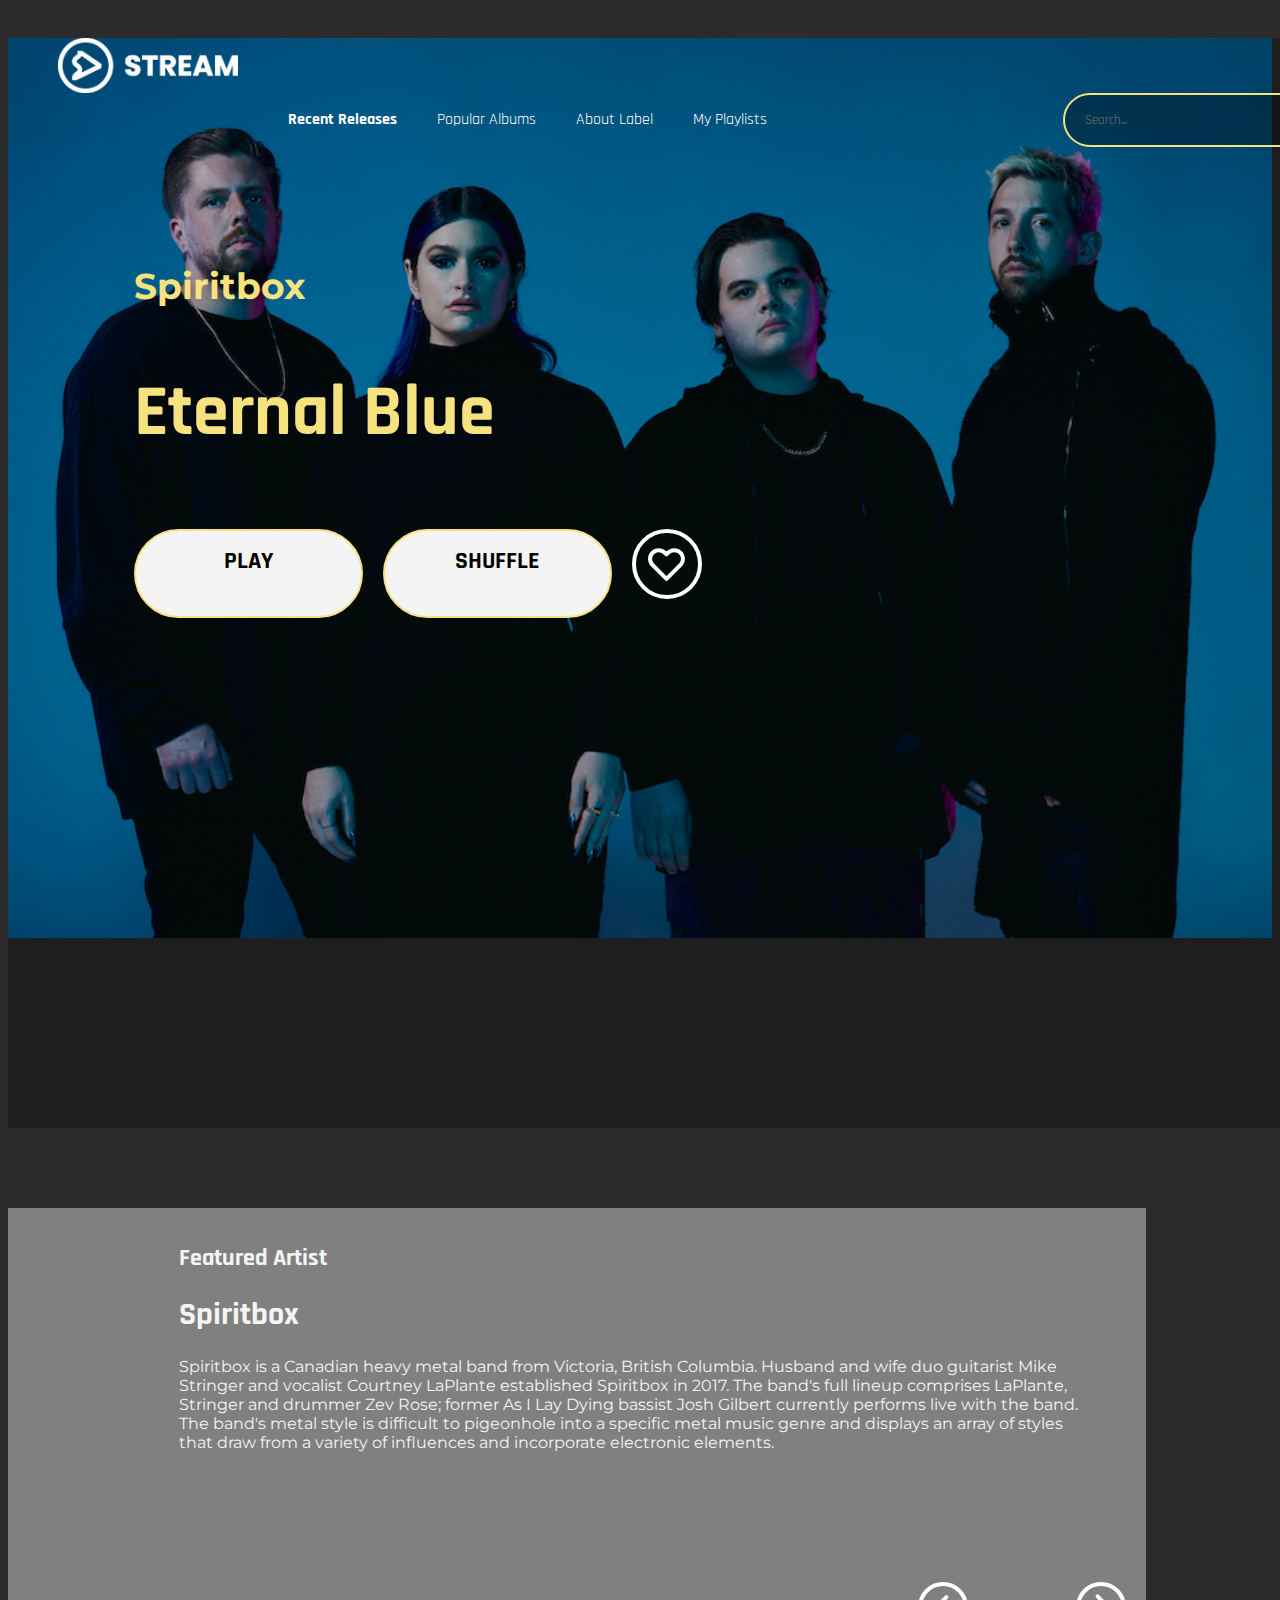
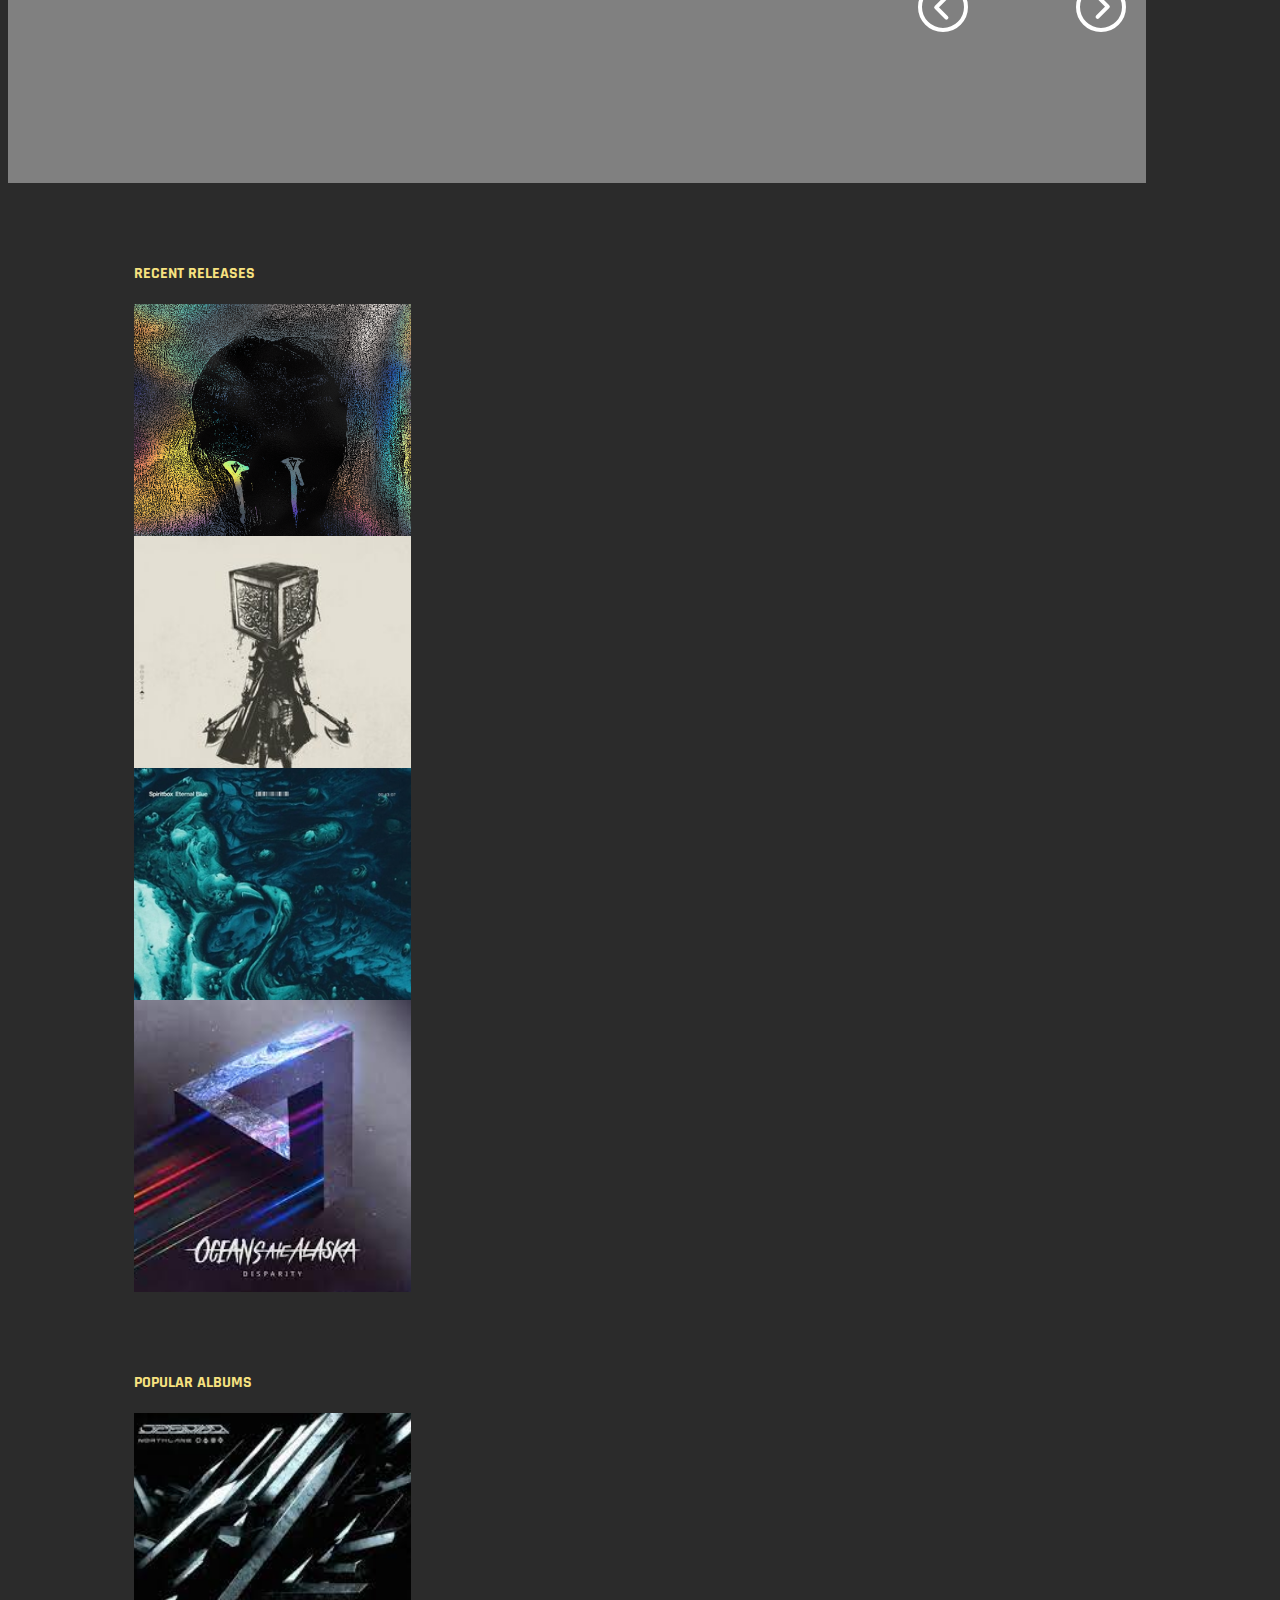
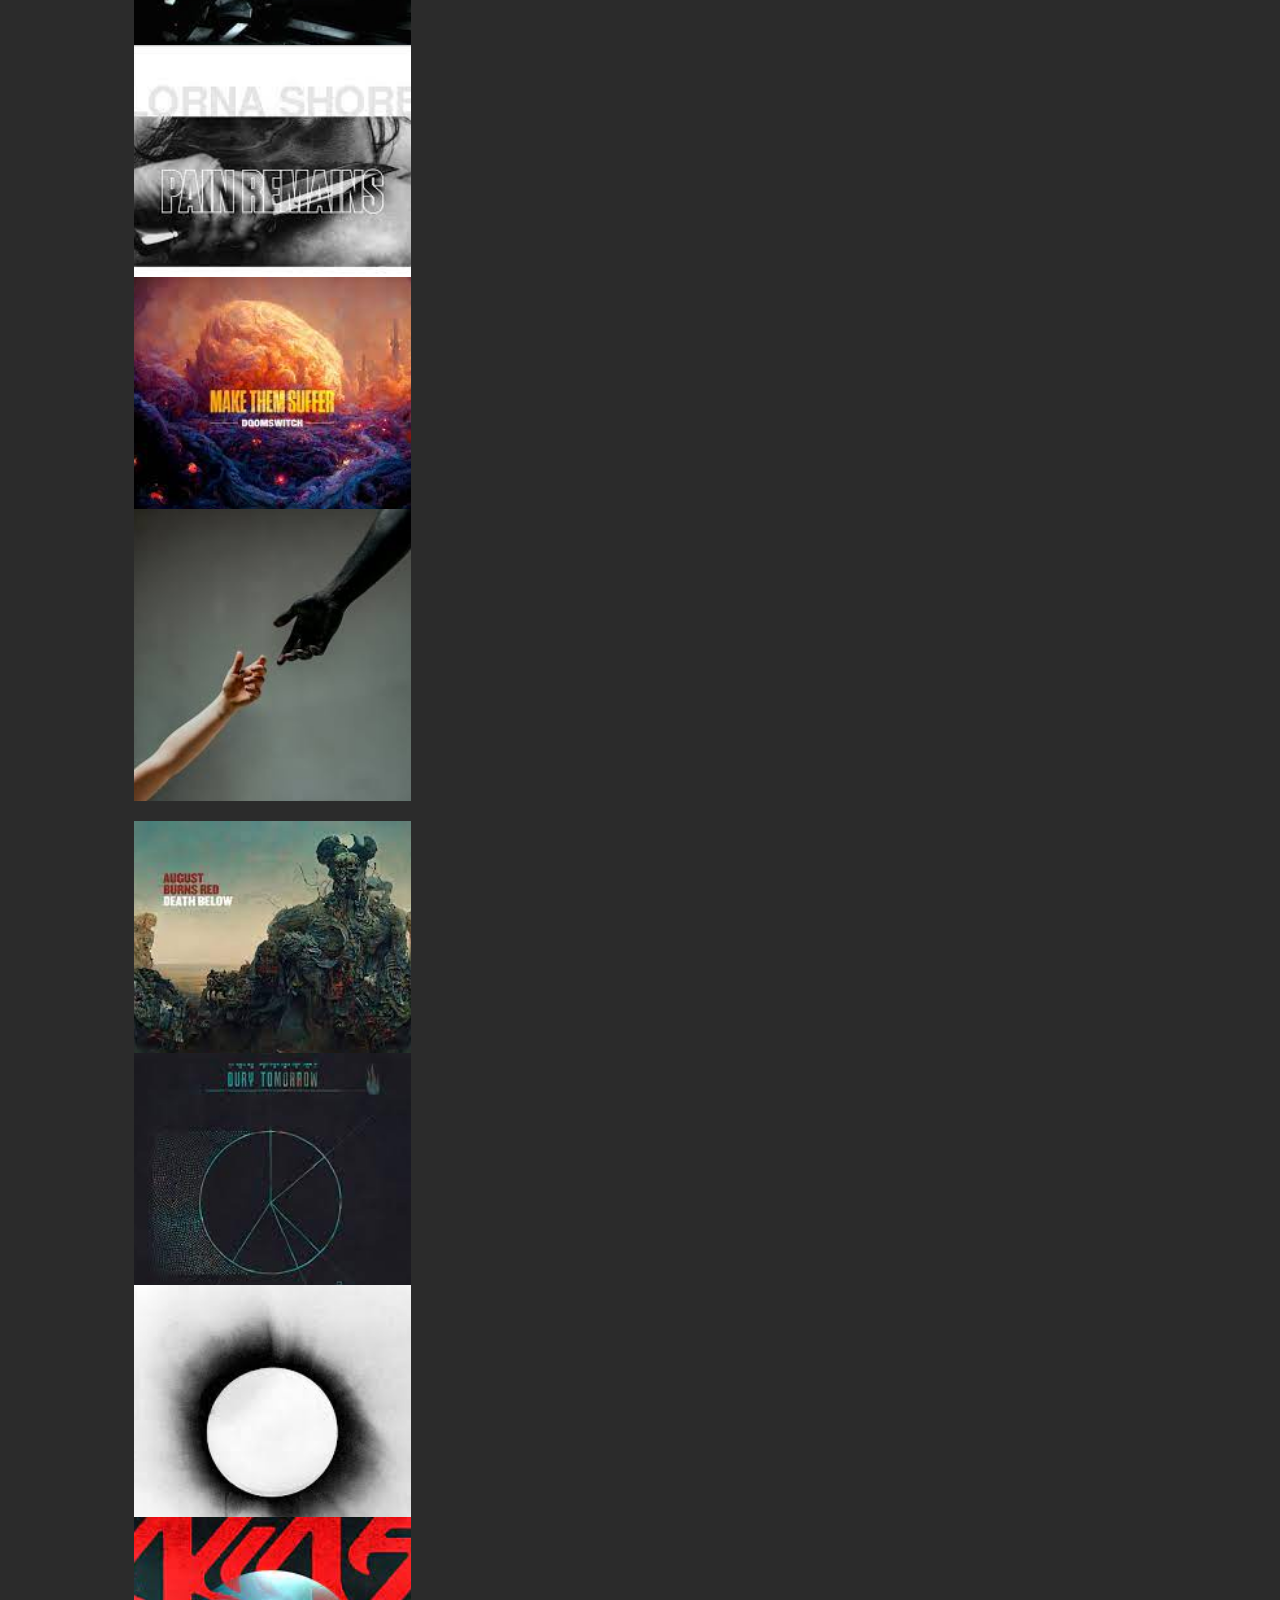
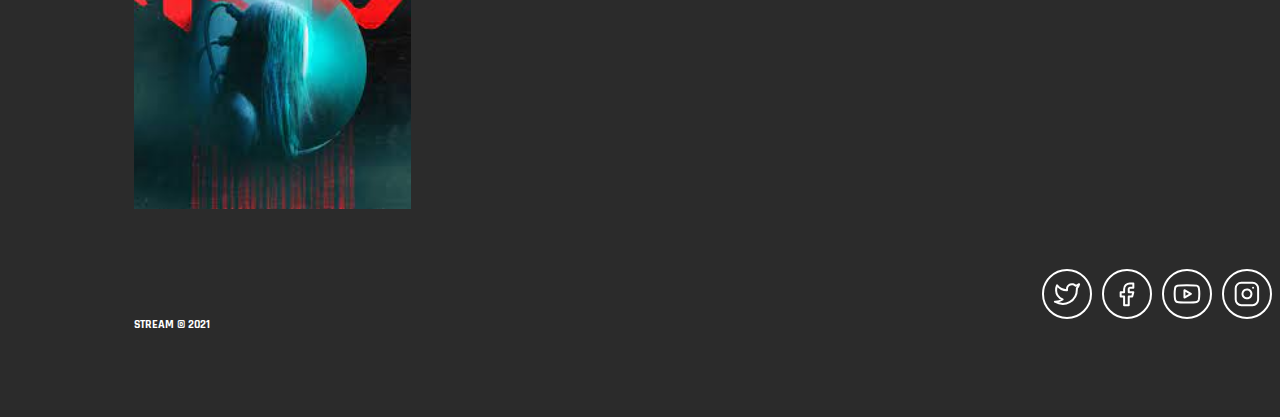
==== commit 1126be8b: "add secondary font" ====
--- a/index.html
+++ b/index.html
@@ -10,6 +10,7 @@
     <link rel="preconnect" href="https://fonts.googleapis.com">
     <link rel="preconnect" href="https://fonts.gstatic.com" crossorigin>
     <link href="https://fonts.googleapis.com/css2?family=Rajdhani:wght@500&display=swap" rel="stylesheet">
+    <link href="https://fonts.googleapis.com/css2?family=Montserrat&display=swap" rel="stylesheet">
 
     <!--External Files-->
     <link rel="stylesheet" href="https://cdn.jsdelivr.net/npm/bootstrap@5.2.3/dist/css/bootstrap.min.css" integrity="sha384-rbsA2VBKQhggwzxH7pPCaAqO46MgnOM80zW1RWuH61DGLwZJEdK2Kadq2F9CUG65" crossorigin="anonymous">
--- a/css/main.css
+++ b/css/main.css
@@ -109,6 +109,7 @@
 header h3{
     color: #f7e280;
     font-size: 36px;
+    font-family: 'Montserrat', sans-serif;
 }
 
 header h2{
@@ -180,6 +181,7 @@
 .col-box p{
     width: 80%;
     margin-top: 20px;
+    font-family: 'Montserrat', sans-serif;
     color: #f4f4f4;
     padding-left: 15%;
 }
@@ -198,7 +200,7 @@
     margin: 0 auto;
     border-radius: 50%;
     float: left;
-    margin-top: 20%;
+    margin-top: 10%;
     margin-left: 80%;
 }
 
@@ -208,7 +210,7 @@
     margin: 0 auto;
     border-radius: 50%;
     float: right;
-    margin-top: 20%;
+    margin-top: 10%;
     margin-right: 20px;
 }
 
@@ -303,6 +305,7 @@
     margin: 0;
     margin-left: -38px;
     font-size: 12px;
+    font-family: 'Montserrat', sans-serif;
 }
 .rc-content h5{
     width: 207px;
@@ -333,6 +336,7 @@
     margin-bottom: 40px;
     margin-left: 10%;
     color: #f7e280;
+    font-family: 'Rajdhani', sans-serif;
 }
 
 
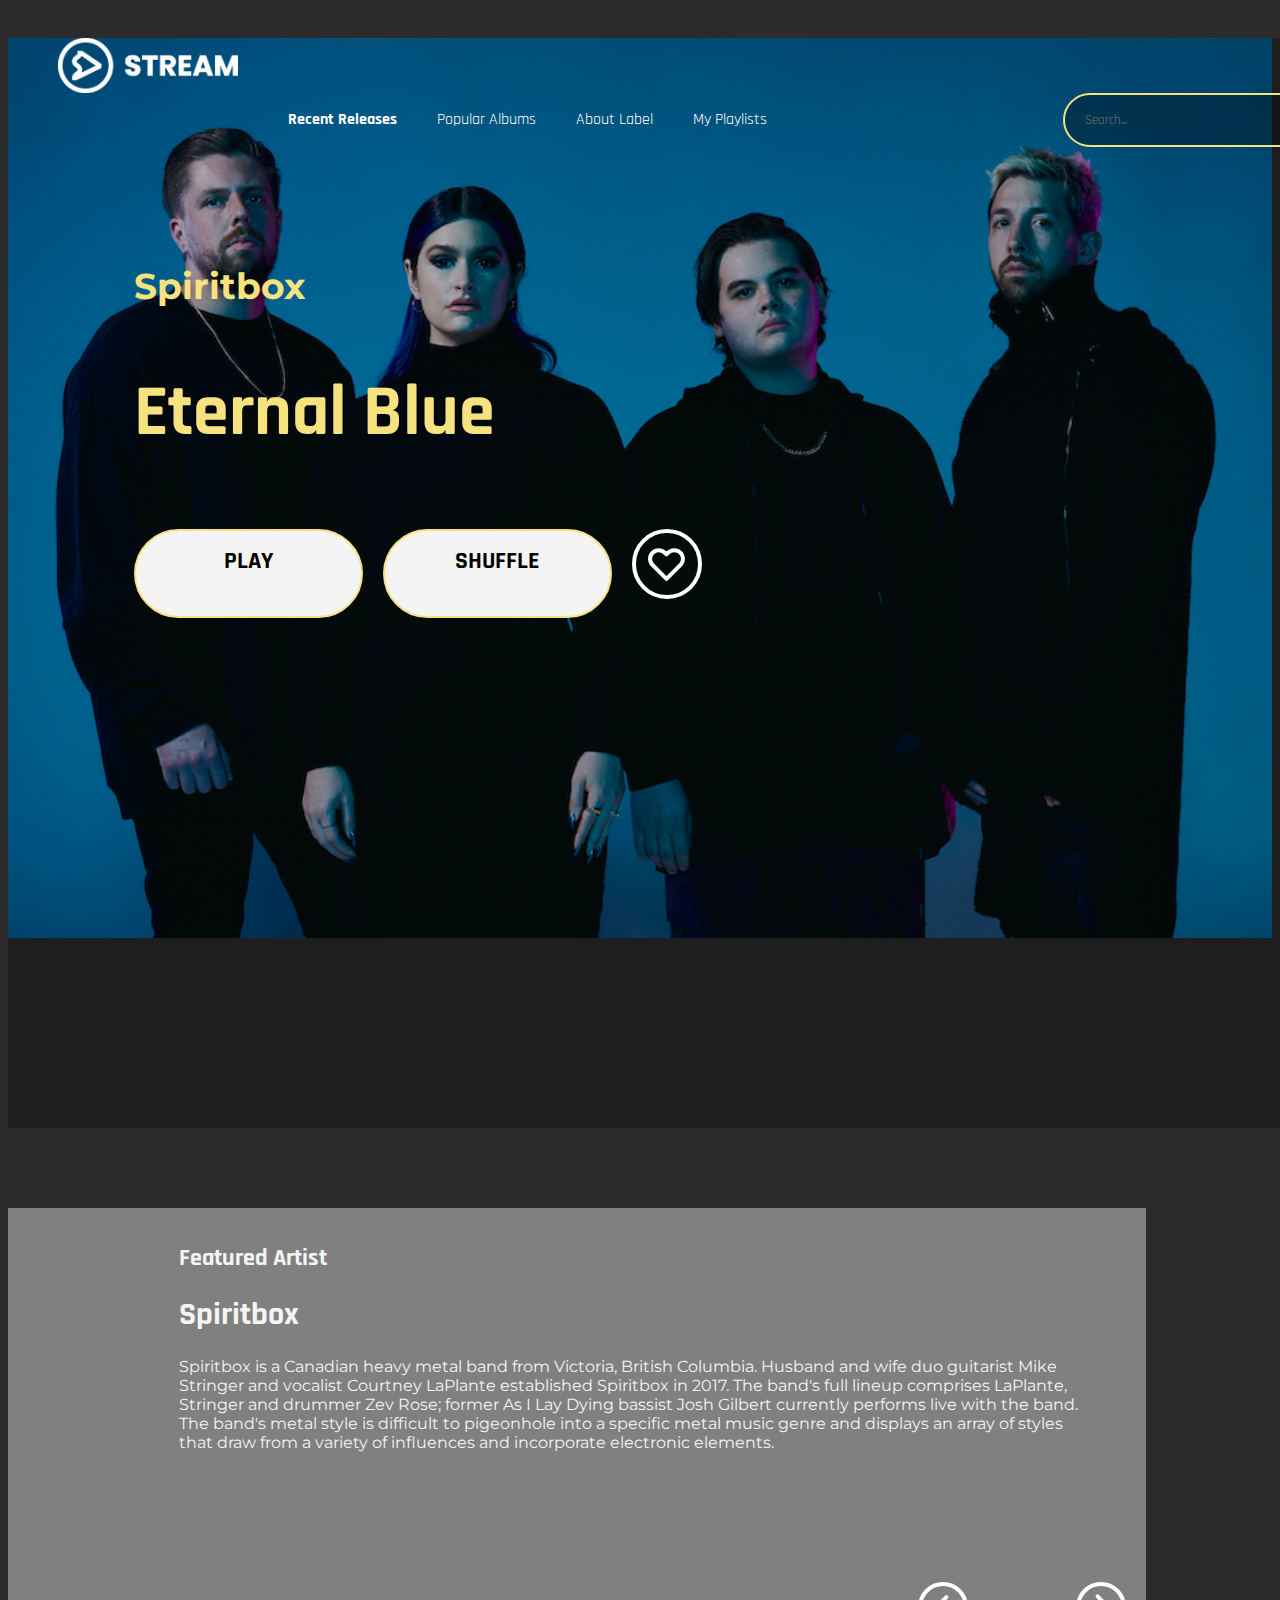
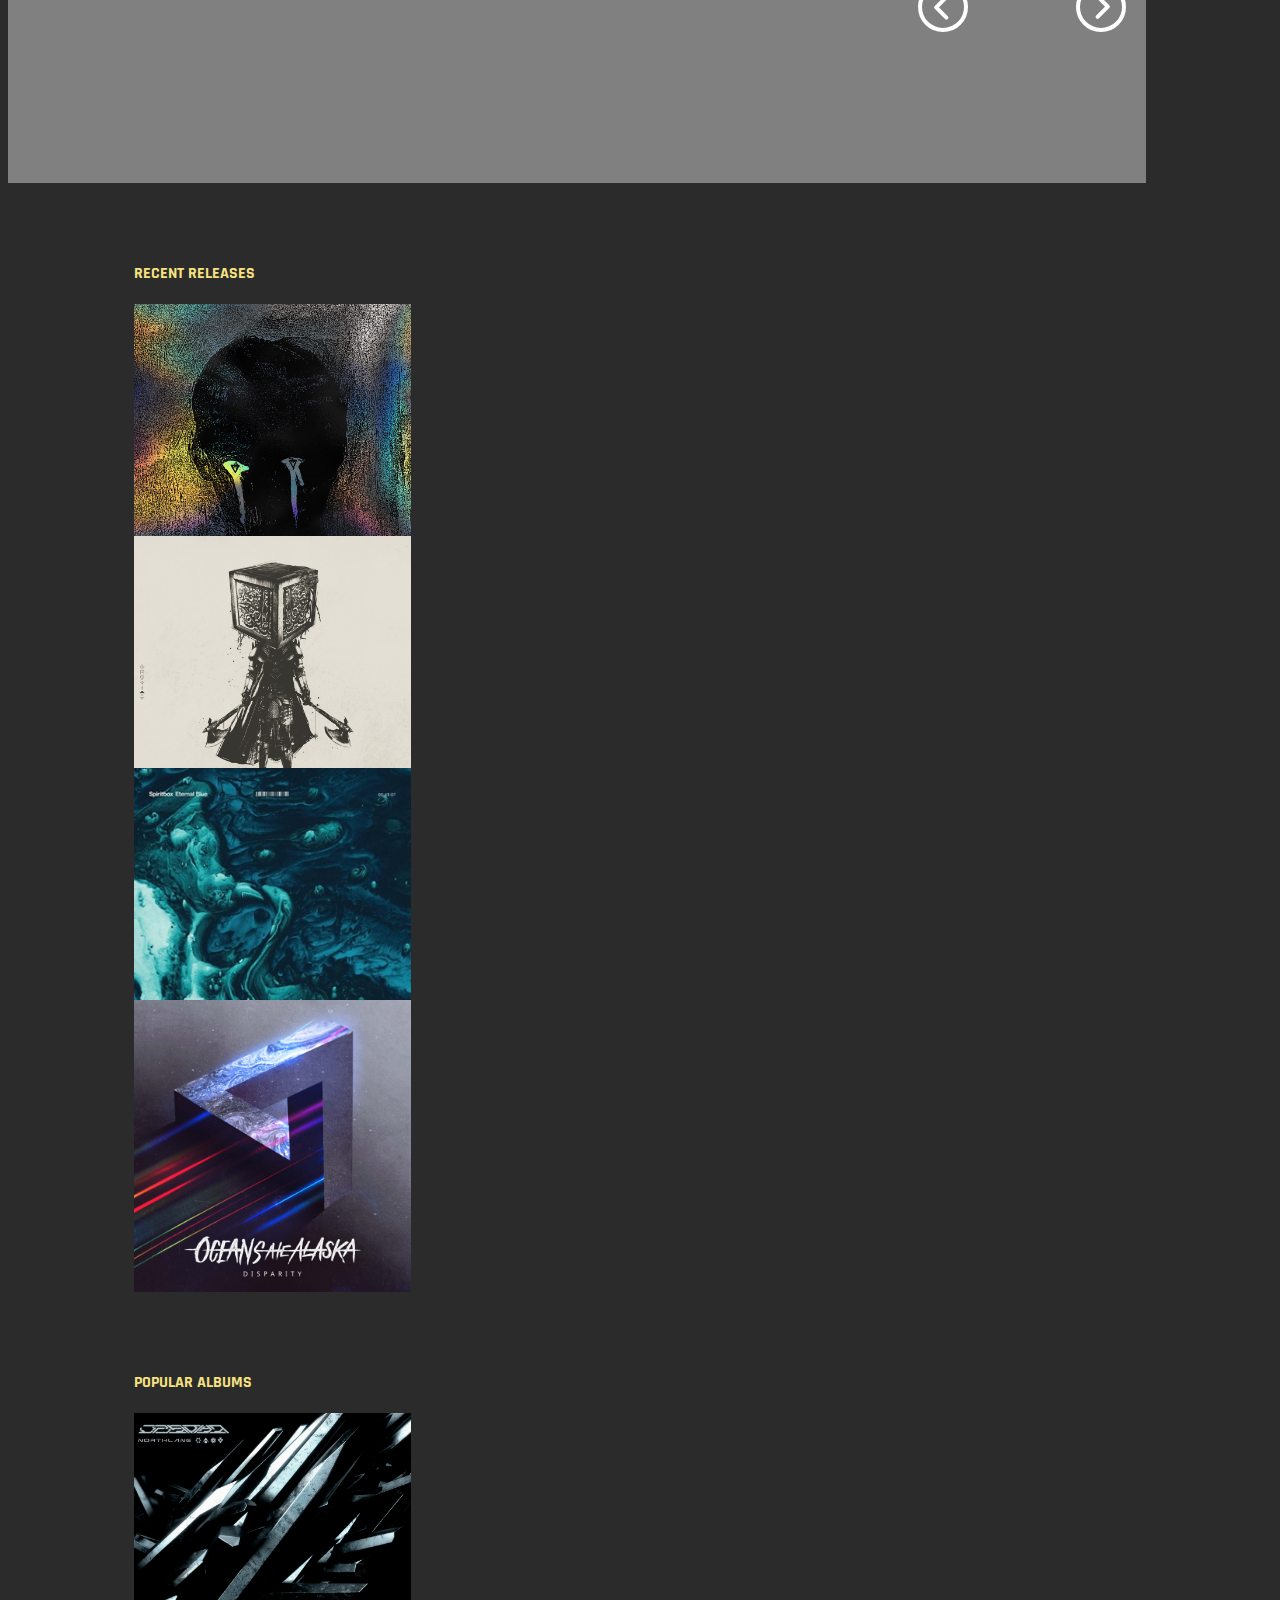
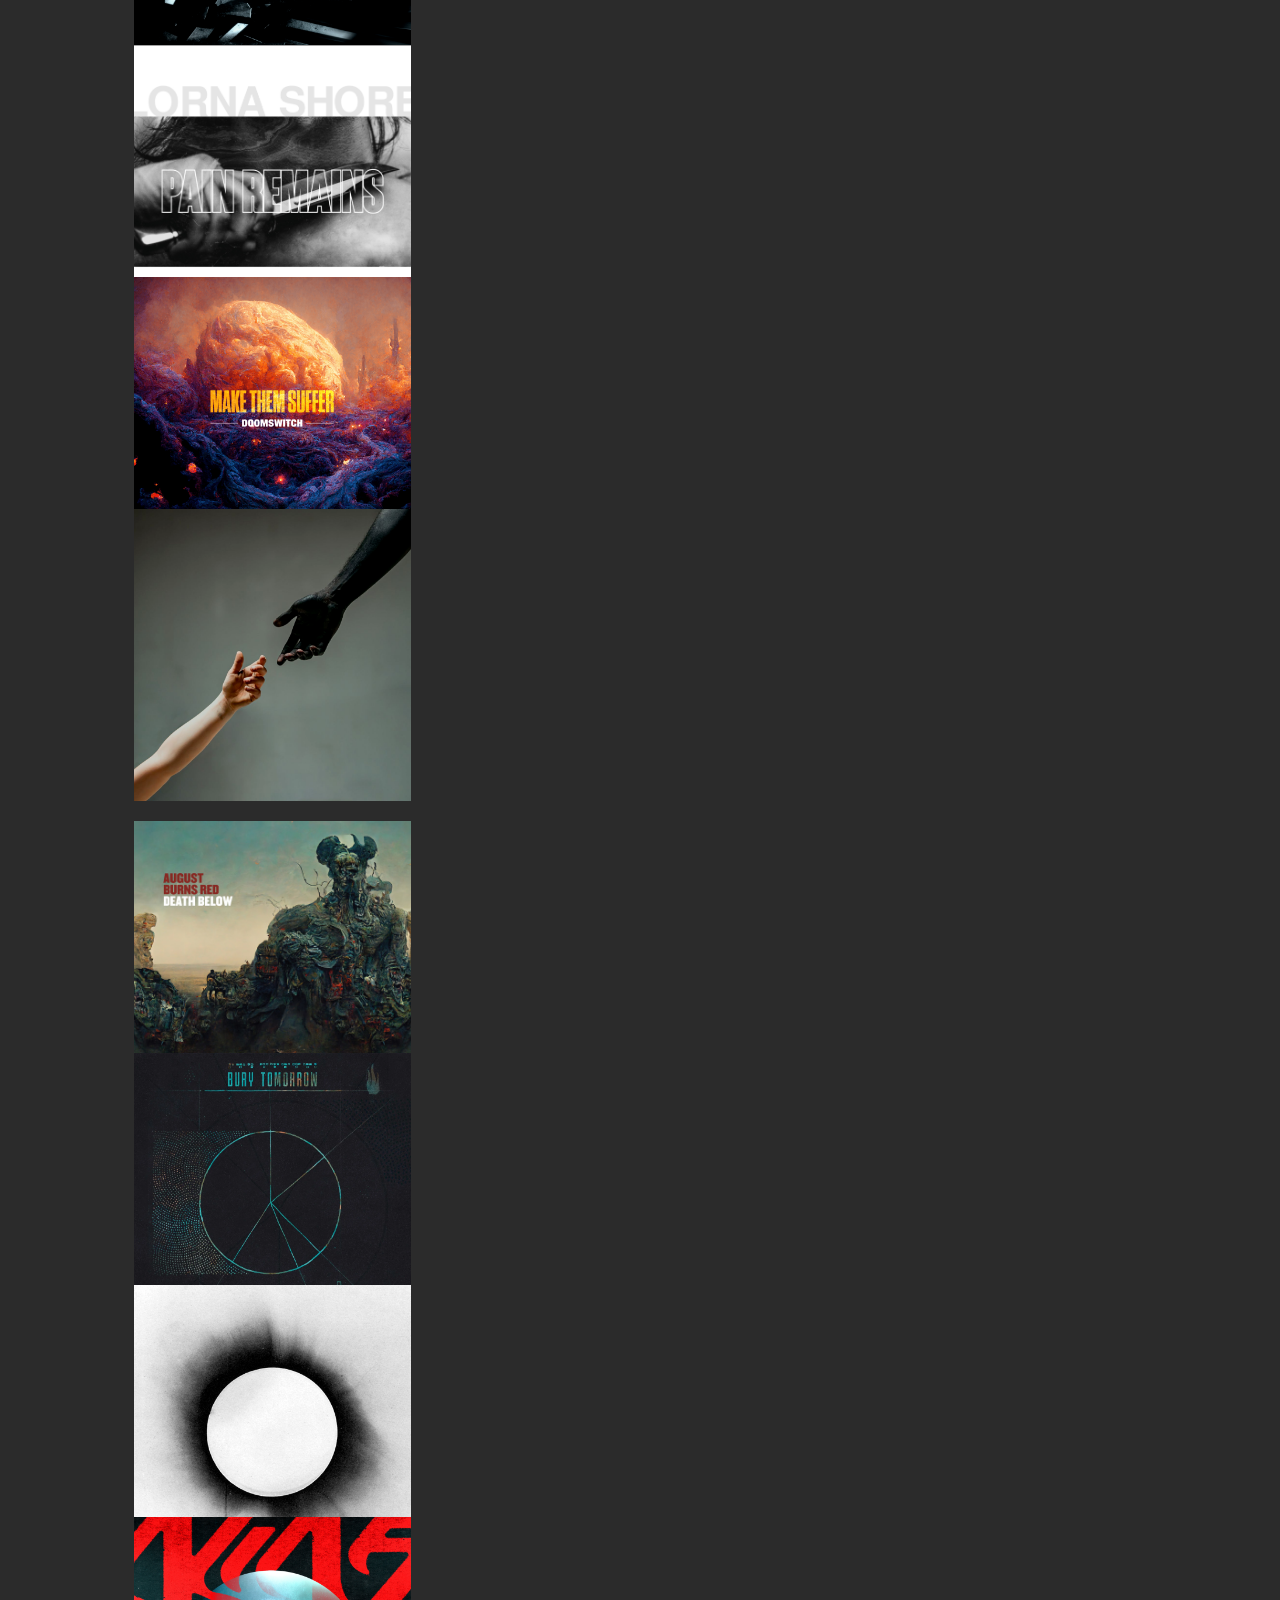
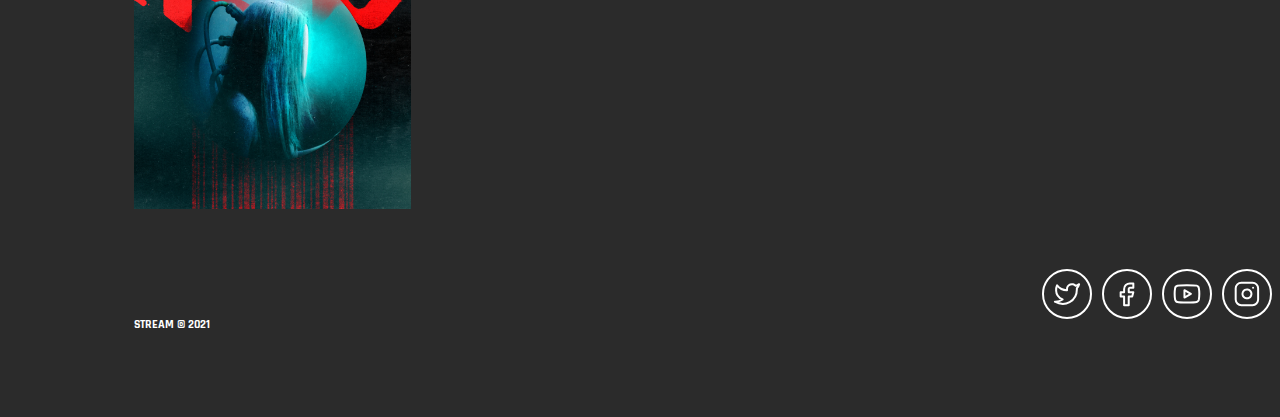
==== commit e393d06e: "update images" ====
--- a/index.html
+++ b/index.html
@@ -267,7 +267,7 @@
                             <img src="assets/icons/media/white_play_media_icon.svg">
                         </div>
                         <div class="rc-content">
-                            <p>Sleep Waker5</p>
+                            <p>Sleep Waker</p>
                             <h5>Alias</h5>
                             <img src="assets/icons/other/heart_icon.svg">
                         </div>
--- a/css/main.css
+++ b/css/main.css
@@ -252,7 +252,7 @@
 .Rcards2{
     width: 277px;
     height: 277px;
-    background-image: url(../assets/albumCovers/sleep\ token.jpg);
+    background-image: url(../assets/albumCovers/granite.png);
     background-position: center;
     background-size: cover;
 }
@@ -266,7 +266,7 @@
 .Rcards4{
     width: 277px;
     height: 277px;
-    background-image: url(../assets/albumCovers/download.jpg);
+    background-image: url(../assets/albumCovers/disparity.jpg);
     background-position: center;
     background-size: cover;
 }
@@ -343,7 +343,7 @@
 .Pcards1{
     width: 277px;
     height: 277px;
-    background-image: url(../assets/albumCovers/carbonised.jpg);
+    background-image: url(../assets/albumCovers/carbonised.png);
     background-position: center;
     background-size: cover;
 }
@@ -357,14 +357,14 @@
 .Pcards3{
     width: 277px;
     height: 277px;
-    background-image: url(../assets/albumCovers/doomswitch.jpg);
+    background-image: url(../assets/albumCovers/doomswitch.png);
     background-position: center;
     background-size: cover;
 }
 .Pcards4{
     width: 277px;
     height: 277px;
-    background-image: url(../assets/albumCovers/aviana.jpg);
+    background-image: url(../assets/albumCovers/corporation.png);
     background-position: center;
     background-size: cover;
 }
@@ -378,7 +378,7 @@
 .Pcards6{
     width: 277px;
     height: 277px;
-    background-image: url(../assets/albumCovers/heretic.jpg);
+    background-image: url(../assets/albumCovers/bury_tomorrow.png);
     background-position: center;
     background-size: cover;
 }
@@ -392,7 +392,7 @@
 .Pcards8{
     width: 277px;
     height: 277px;
-    background-image: url(../assets/albumCovers/alias.jpg);
+    background-image: url(../assets/albumCovers/alias.png);
     background-position: center;
     background-size: cover;
 }
